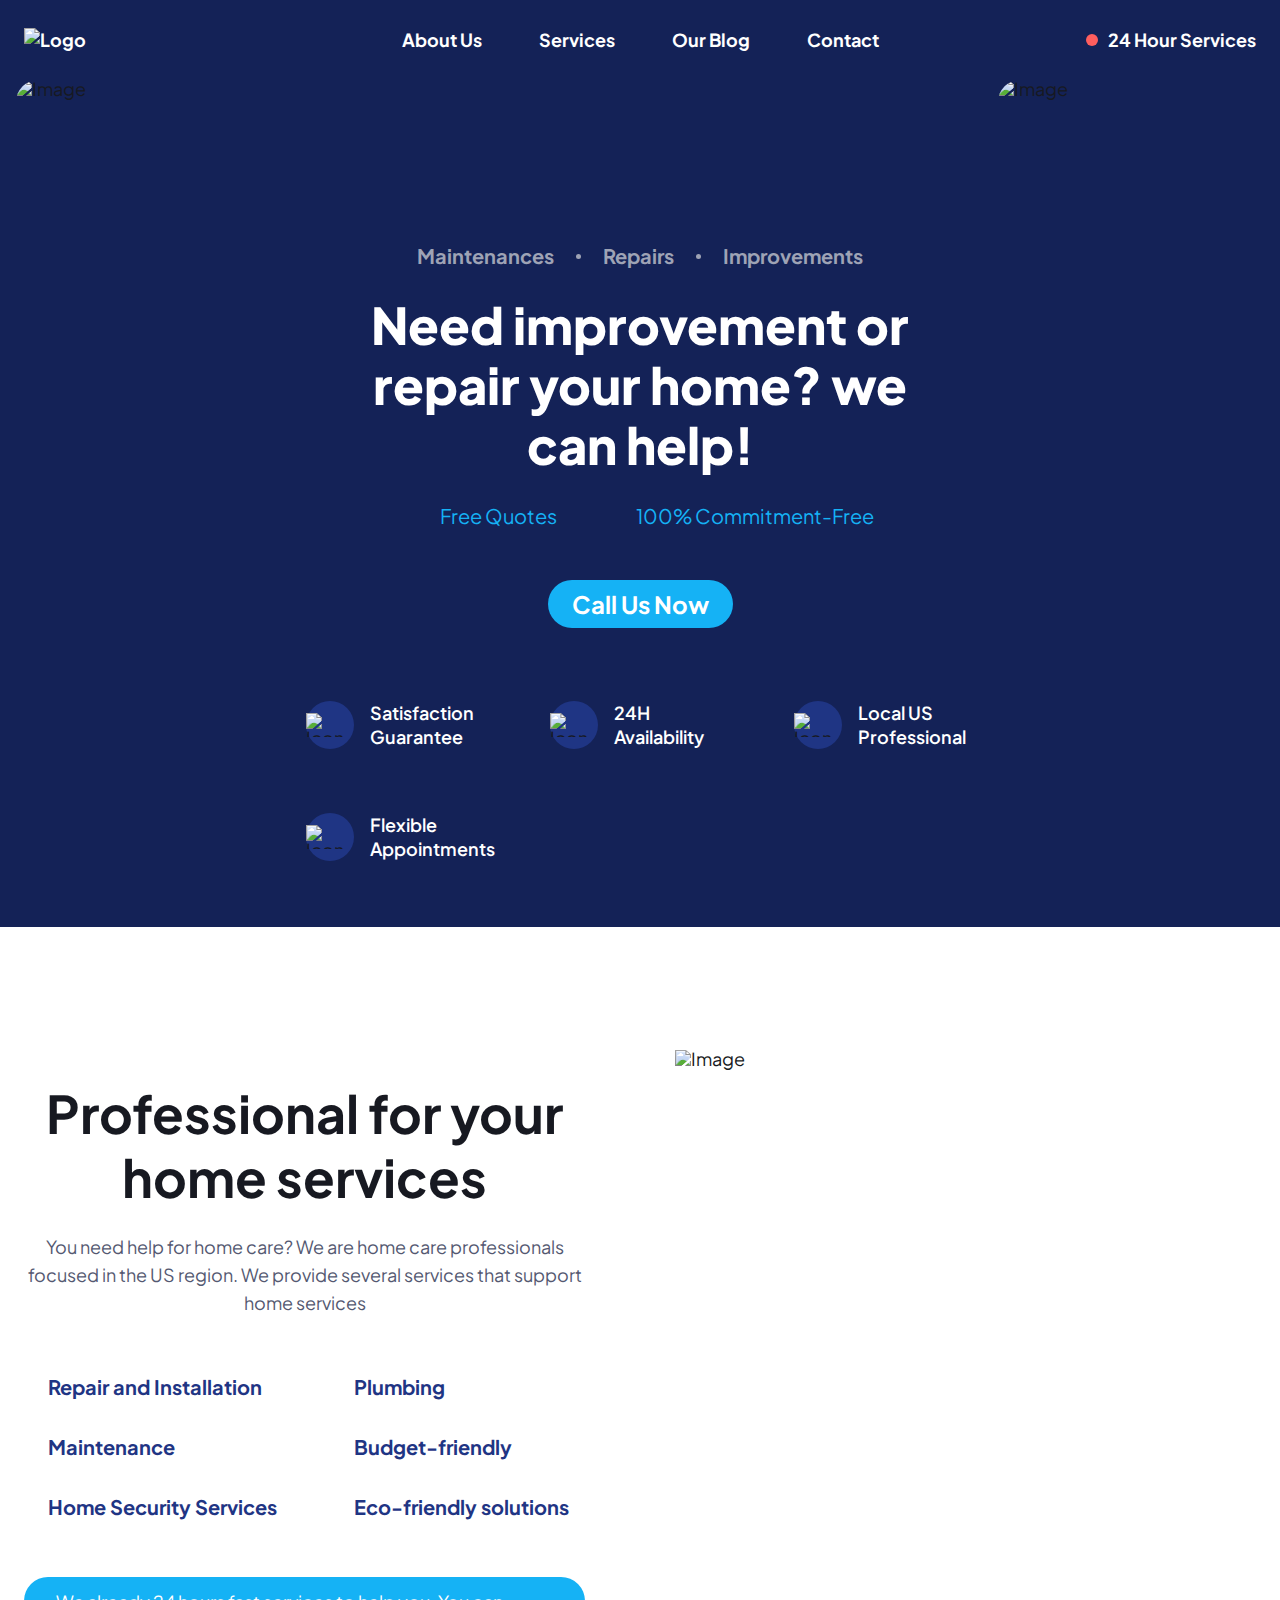
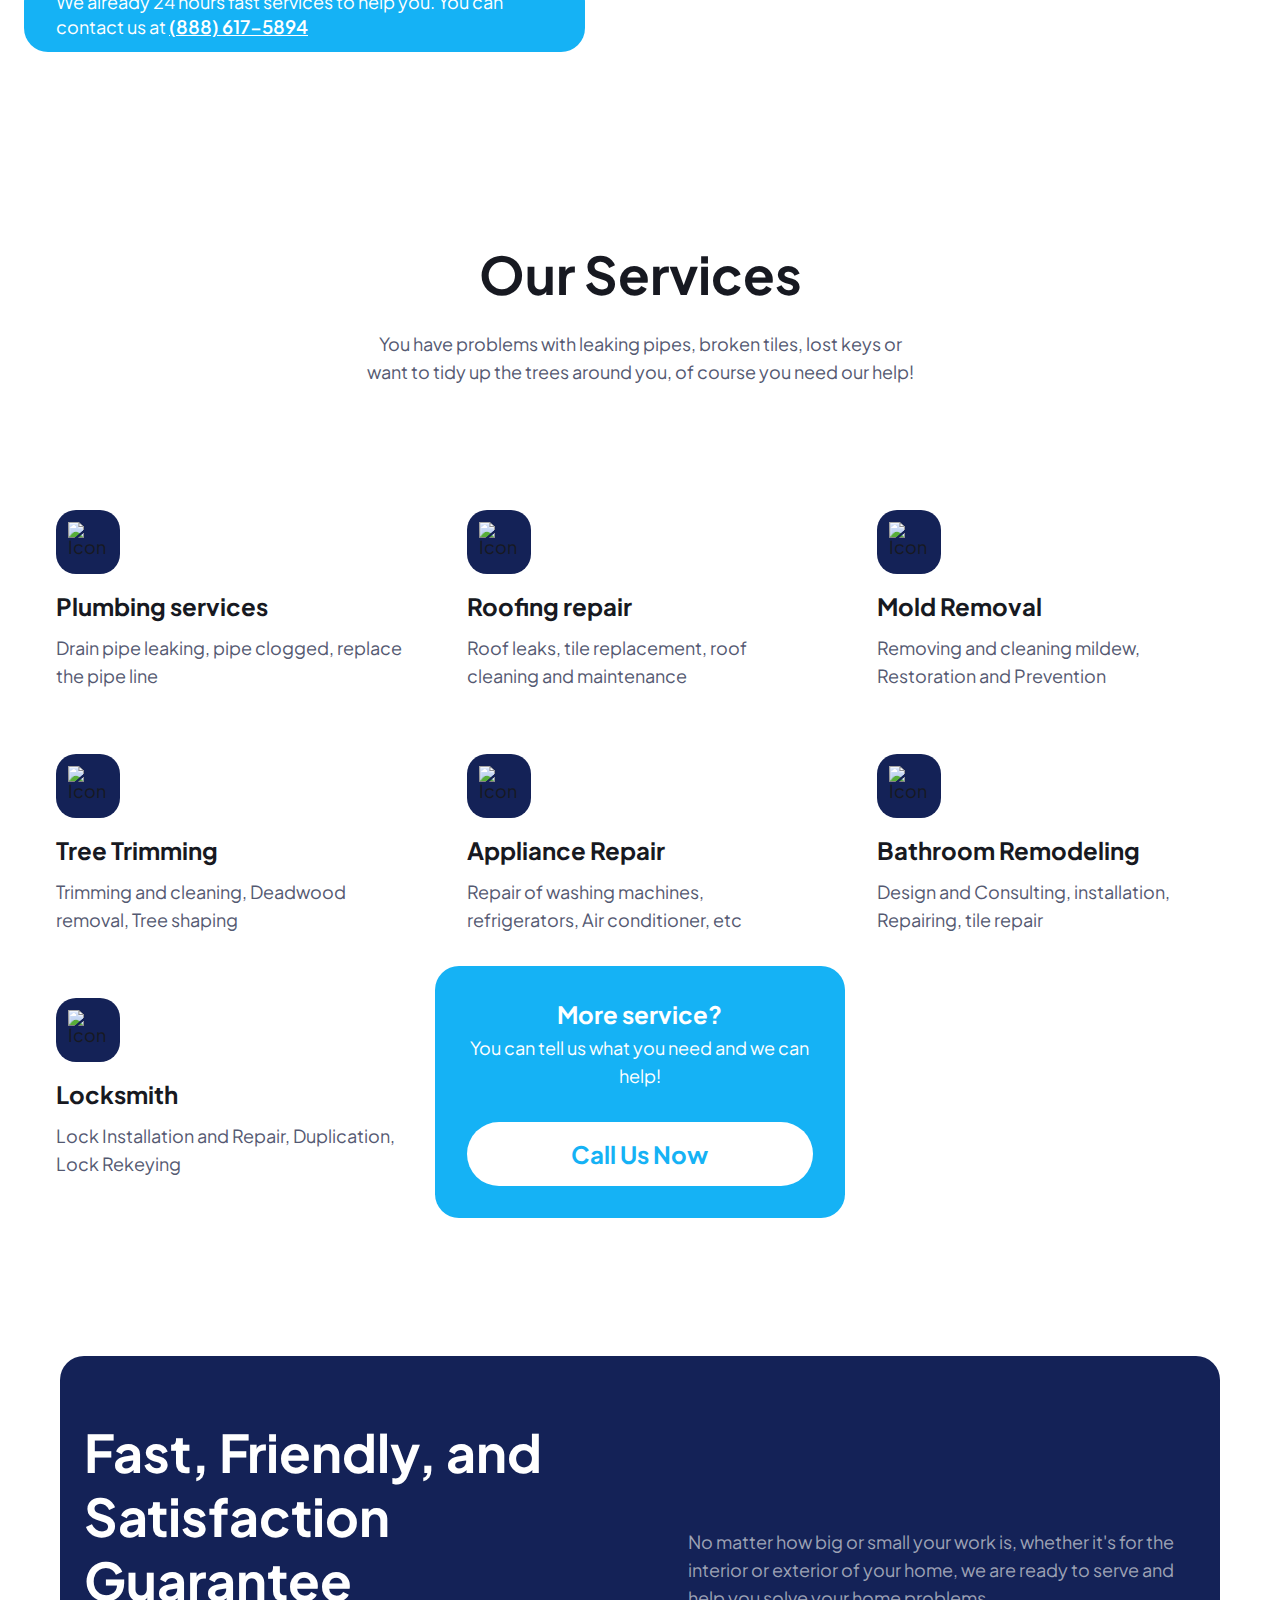
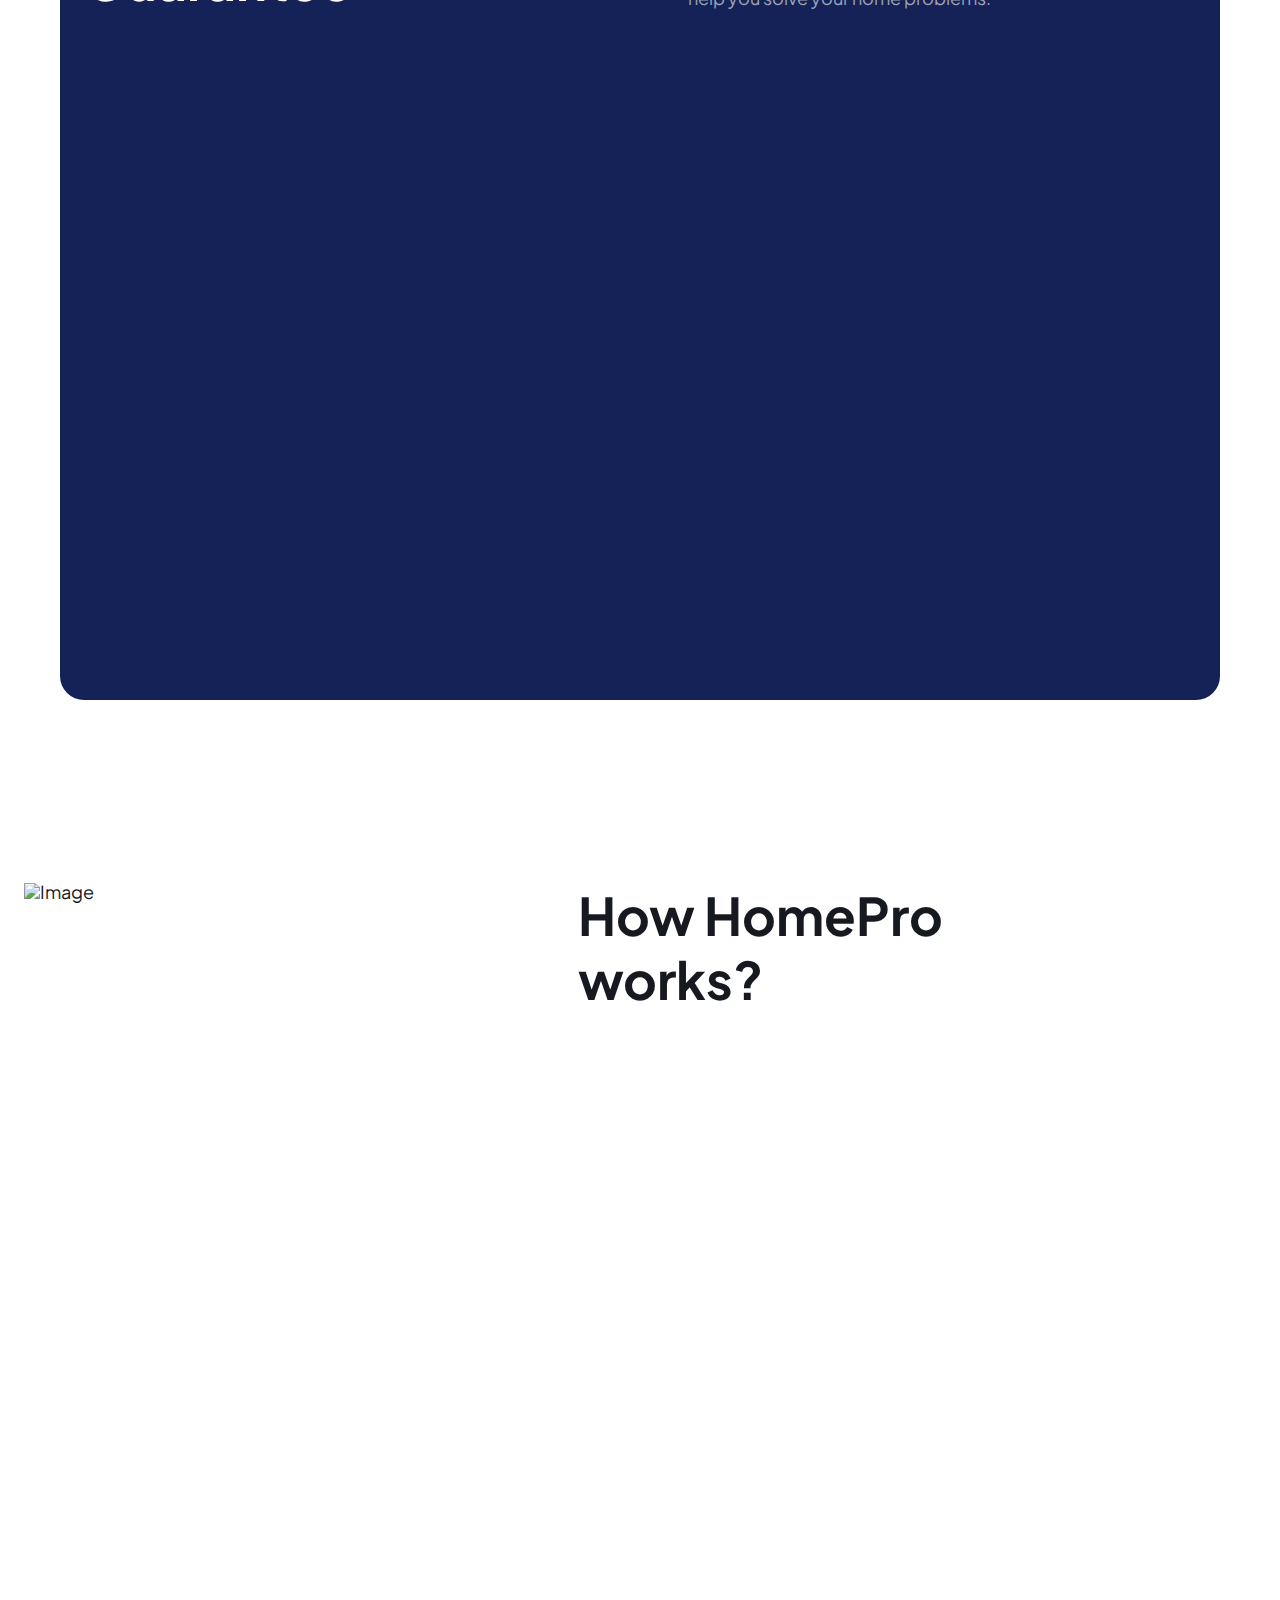
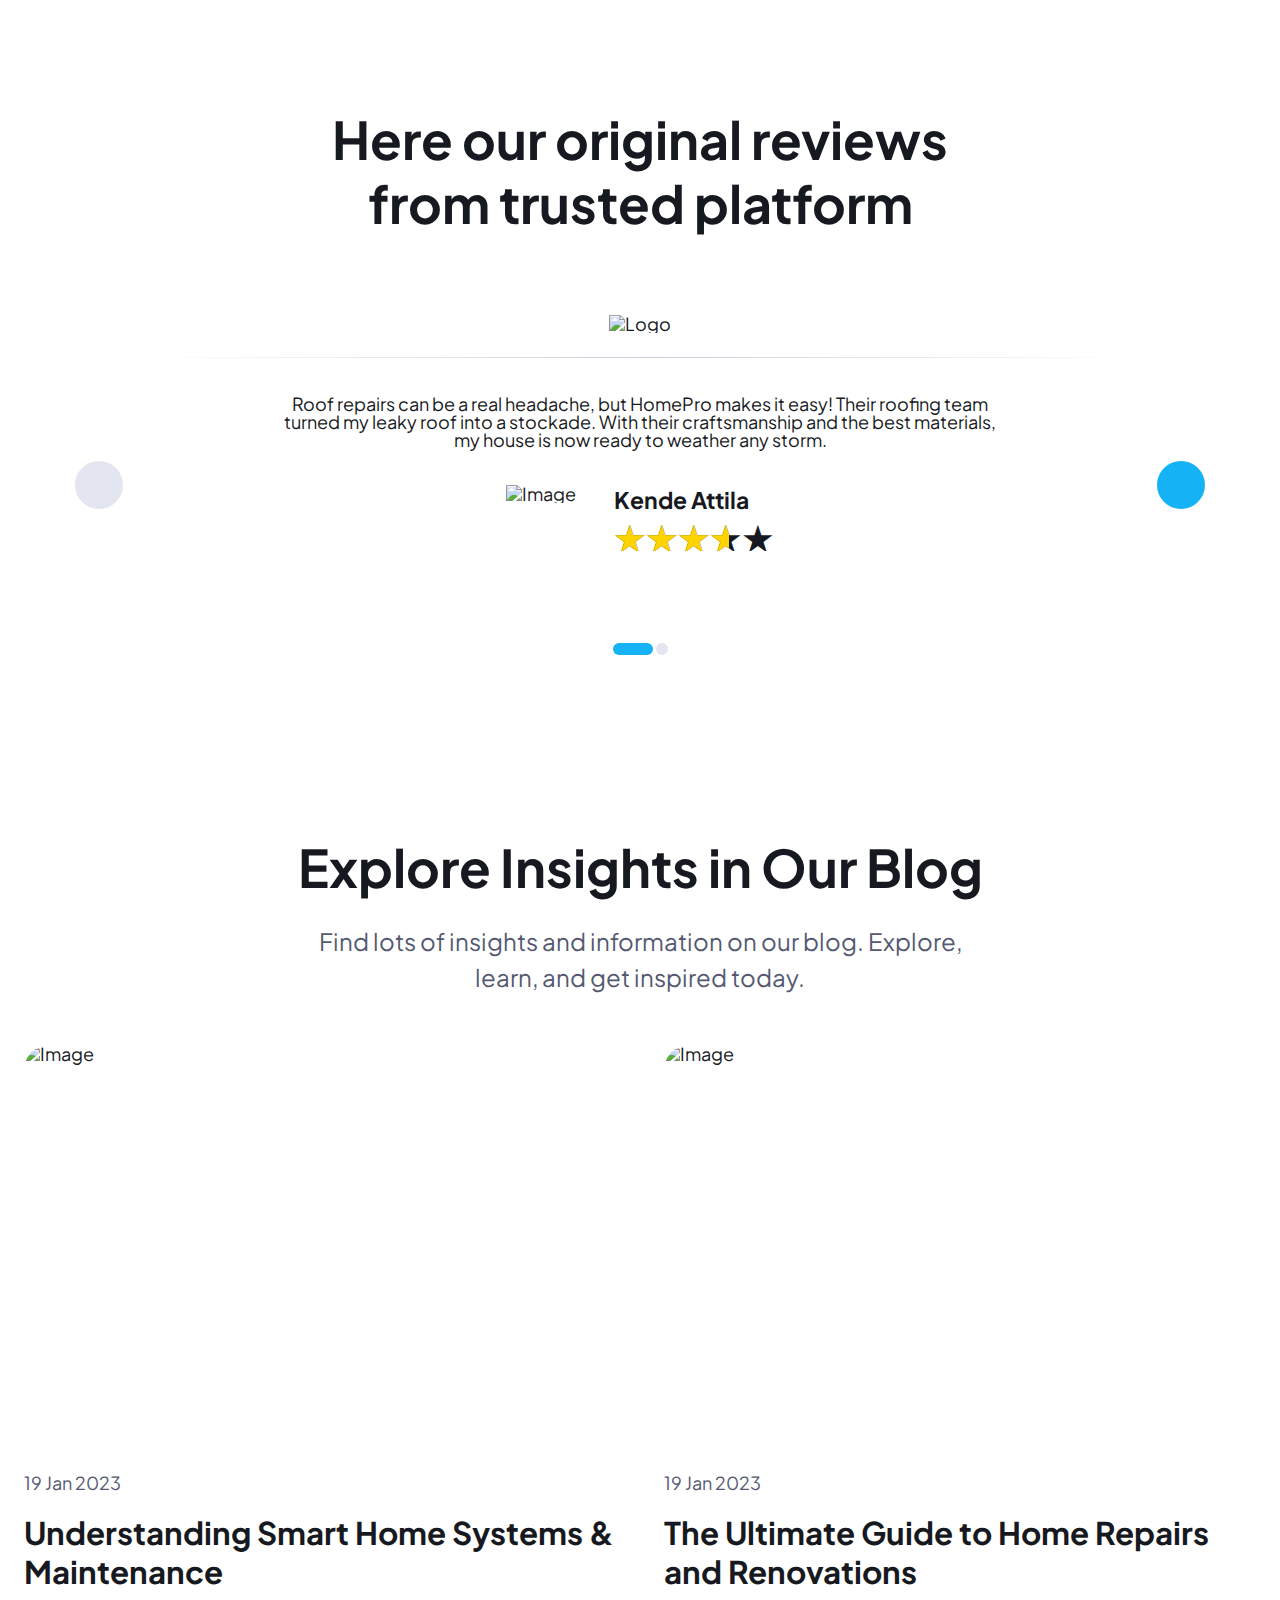
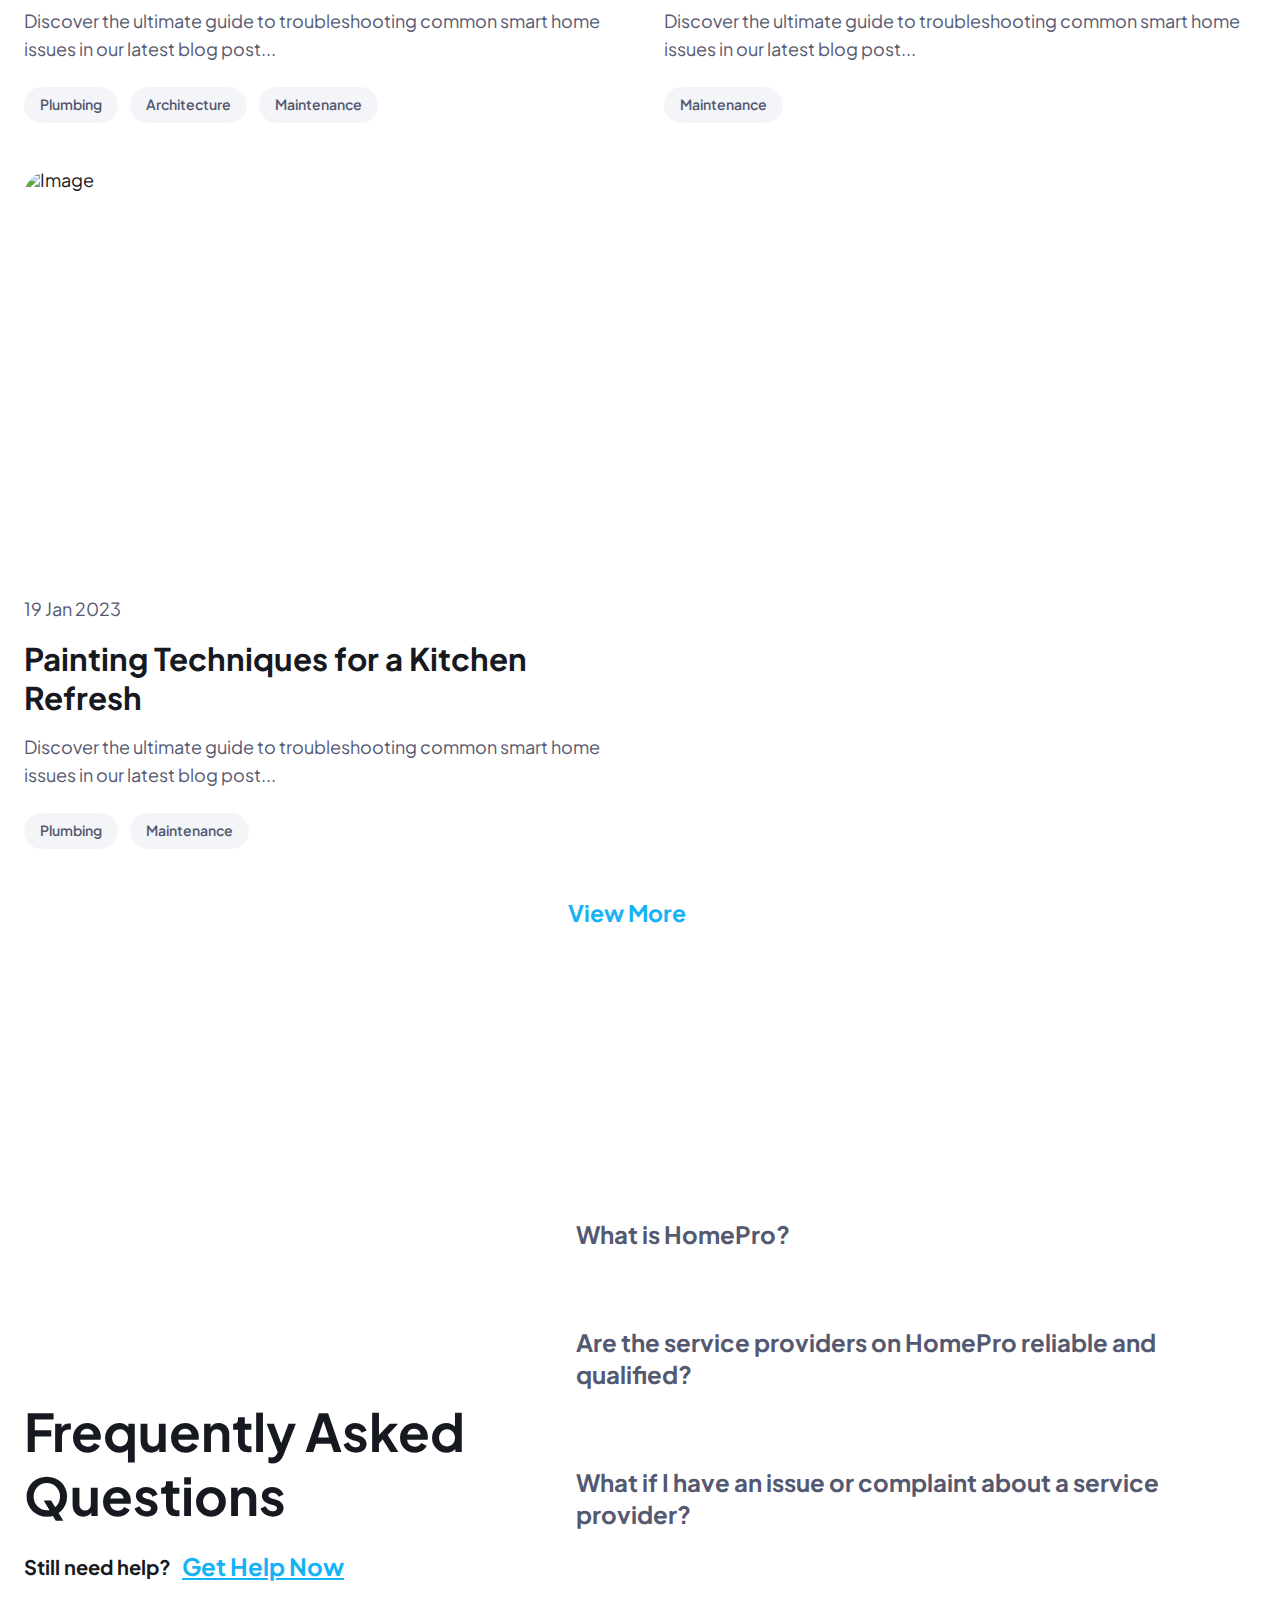
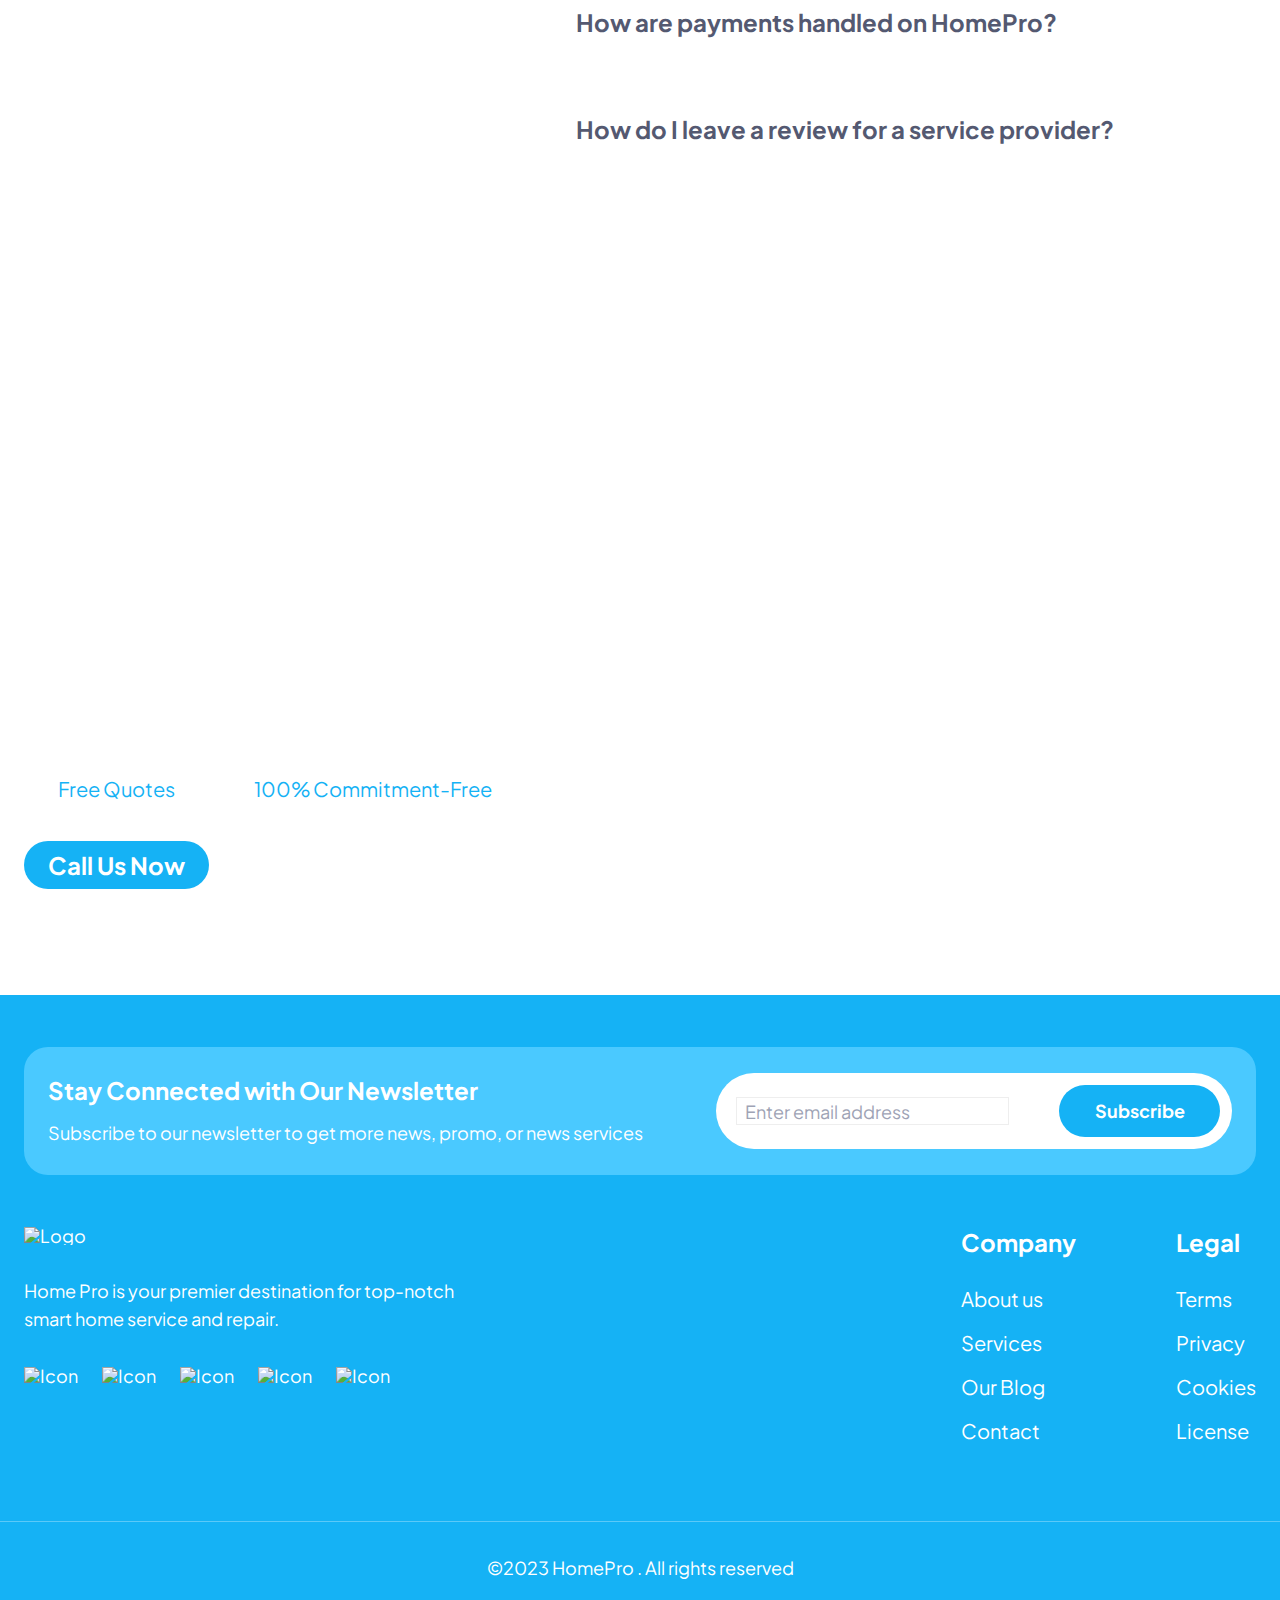
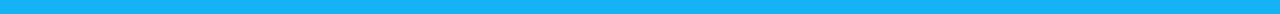
==== docs/index.html @ 9690fdbd "Add files via upload" ====
<!DOCTYPE html>
<html lang="en">

<head>
	<title>HomePage</title>
	<meta charset="UTF-8">
	<meta name="format-detection" content="telephone=no">
	<!-- зробить швидше завантаження opacity=0 до зав-ня стилів -->
	<style>
		body {
			opacity: 0;
		}
	</style>
	<link rel="stylesheet" href="css/style.min.css?_v=20240610143955">
	<link rel="shortcut icon" href="favicon.ico">
	<!-- <meta name="robots" content="noindex, nofollow"> -->
	<meta name="viewport" content="width=device-width, initial-scale=1.0">
</head>

<body>
	<div class="wrapper">
		<header class="header">
			<div class="header__container">
				<div class="header__body">

					<div class="header__logo">
						<img src="img/logo-blue.svg" alt="Logo">
					</div>

					<div class="header__menu menu">
						<button type="button" class="menu__icon icon-menu" aria-label="button-menu"><span></span></button>
						<nav class="menu__body">
							<ul class="menu__list">
								<li class="menu__item">
									<a href="#!" class="menu__link" data-goto-header data-goto=".description">About Us</a>
								</li>
								<li class="menu__item">
									<a href="#!" class="menu__link" data-goto-header data-goto=".services">Services</a>
								</li>
								<li class="menu__item">
									<a href="#!" class="menu__link" data-goto-header data-goto=".blog">Our Blog</a>
								</li>
								<li class="menu__item">
									<a href="#!" class="menu__link" data-goto-header data-goto=".contacts">Contact</a>
								</li>
							</ul>
						</nav>
					</div>

					<div data-da=".menu__body,991,2" class="header__ordering"><span></span> 24 Hour Services</div>

				</div>
			</div>
		</header>
		<main class="page">

			<section class="page__hero hero">

				<div class="hero__img-left hero__img-left-ibg">
					<picture><source srcset="img/main-img-l@1x.webp, img/main-img-l@2x.webp 2x" type="image/webp"><img src="img/main-img-l@1x.jpeg" srcset="img/main-img-l@2x.jpeg 2x" alt="Image"></picture>
				</div>

				<div class="hero__body">
					<div class="hero__container">

						<div class="hero__content">

							<ul class="hero__short-serv-list">
								<li>Maintenances </li>
								<span></span>
								<li>Repairs </li>
								<span></span>
								<li>Improvements</li>
							</ul>
							<h1 class="hero__title">Need improvement or repair your home? we can help!</h1>
							<ul class="hero__short-advant-list">
								<li>Free Quotes</li>
								<li>100% Commitment-Free </li>
							</ul>

						</div>

						<div class="hero__btn">
							<a href="#!" type="button" class="button button--call">
								<p>Call Us Now</p>
								<span><img src="img/call.svg" alt=""></span>
							</a>
						</div>

						<div class="hero__advantages advant-hero">

							<ul class="advant-hero__list">
								<li class="advant-hero__item">
									<span class="advant-hero__icon">
										<img src="img/advantages/guarantee.svg" alt="Icon">
									</span>
									<p class="advant-hero__txt">Satisfaction Guarantee</p>
								</li>
								<li class="advant-hero__item">
									<span class="advant-hero__icon">
										<img src="img/advantages/clock.svg" alt="Icon">
									</span>
									<p class="advant-hero__txt">24H Availability</p>
								</li>
								<li class="advant-hero__item">
									<span class="advant-hero__icon">
										<img src="img/advantages/mapping.svg" alt="Icon">
									</span>
									<p class="advant-hero__txt">Local US Professional</p>
								</li>
								<li class="advant-hero__item">
									<span class="advant-hero__icon">
										<img src="img/advantages/calendar.svg" alt="Icon">
									</span>
									<p class="advant-hero__txt">Flexible Appointments</p>
								</li>
							</ul>

						</div>

					</div>
				</div>

				<div class="hero__img-right hero__img-right-ibg">
					<picture><source srcset="img/main-img-r@1x.webp, img/main-img-r@2x.webp 2x" type="image/webp"><img src="img/main-img-r@1x.jpeg" srcset="img/main-img-r@2x.jpeg 2x" alt="Image"></picture>
				</div>

			</section>

			<section data-watch="navigator" data-watch-threshold="1" class="page__description description">
				<div class="description__container">

					<div class="description__content">

						<div class="description__title section-title section-title--plus">
							<h2>Professional for your home services</h2>
							<p>
								You need help for home care? We are home care professionals focused in the US region. We provide several services that support home services
							</p>
						</div>
						<ul class="description__list">
							<li class="description__item">Repair and Installation</li>
							<li class="description__item">Plumbing</li>
							<li class="description__item">Maintenance</li>
							<li class="description__item">Budget-friendly</li>
							<li class="description__item">Home Security Services</li>
							<li class="description__item">Eco-friendly solutions</li>
						</ul>
						<div class="description__contacting">
							<div class="description__contacting-body">
								<p>
									We already 24 hours fast services to help you. You can contact us at <a href="#!">(888) 617-5894</a>
								</p>
							</div>
						</div>

					</div>
					<div class="description__decor">
						<div class="description__img description__img-ibg--contain">
							<picture><source srcset="img/description@1x.webp, img/description@2x.webp 2x" type="image/webp"><img src="img/description@1x.png" srcset="img/description@2x.png 2x" alt="Image"></picture>
						</div>
					</div>

				</div>
			</section>

			<section data-watch="navigator" data-watch-threshold="0.7" class="page__services services">
				<div class="services__container">

					<div class="services__title section-title section-title--plus">
						<h2>Our Services</h2>
						<p>
							You have problems with leaking pipes, broken tiles, lost keys or want to tidy up the trees around you, of course you need our help!
						</p>
					</div>

					<ul class="services__list">
						<li class="services__item">
							<div class="services__img">
								<img src="img/services/plumbing.svg" alt="Icon">
							</div>
							<h4 class="services__item-title">Plumbing services</h4>
							<p class="services__txt">
								Drain pipe leaking, pipe clogged, replace the pipe line
							</p>
						</li>
						<li class="services__item">
							<div class="services__img">
								<img src="img/services/roof.svg" alt="Icon">
							</div>
							<h4 class="services__item-title">Roofing repair</h4>
							<p class="services__txt">
								Roof leaks, tile replacement, roof cleaning and maintenance
							</p>
						</li>
						<li class="services__item">
							<div class="services__img">
								<img src="img/services/wall.svg" alt="Icon">
							</div>
							<h4 class="services__item-title">Mold Removal</h4>
							<p class="services__txt">
								Removing and cleaning mildew, Restoration and Prevention
							</p>
						</li>
						<li class="services__item">
							<div class="services__img">
								<img src="img/services/wood.svg" alt="Icon">
							</div>
							<h4 class="services__item-title">Tree Trimming</h4>
							<p class="services__txt">
								Trimming and cleaning, Deadwood removal, Tree shaping
							</p>
						</li>
						<li class="services__item">
							<div class="services__img">
								<img src="img/services/repair.svg" alt="Icon">
							</div>
							<h4 class="services__item-title">Appliance Repair</h4>
							<p class="services__txt">
								Repair of washing machines, refrigerators, Air conditioner, etc
							</p>
						</li>
						<li class="services__item">
							<div class="services__img">
								<img src="img/services/bath.svg" alt="Icon">
							</div>
							<h4 class="services__item-title">Bathroom Remodeling</h4>
							<p class="services__txt">
								Design and Consulting, installation, Repairing, tile repair
							</p>
						</li>
						<li class="services__item">
							<div class="services__img">
								<img src="img/services/door.svg" alt="Icon">
							</div>
							<h4 class="services__item-title">Locksmith</h4>
							<p class="services__txt">
								Lock Installation and Repair, Duplication, Lock Rekeying
							</p>
						</li>
						<li class="services__item services__item_btn-block">
							<h4>More service?</h4>
							<p>You can tell us what you need and we can help! </p>
							<button type="button" class="button button--white button--fw">Call Us Now</button>
						</li>
					</ul>

				</div>
			</section>

			<section data-watch-once data-watch class="page__guarantee guarantee">
				<div class="guarantee__body">
					<div class="guarantee__container">

						<div class="guarantee__title">
							<h2>Fast, Friendly, and Satisfaction Guarantee</h2>
							<p>
								No matter how big or small your work is, whether it's for the interior or exterior of your home, we are ready to serve and help you solve your home problems.
							</p>
						</div>

						<ul class="guarantee__list">
							<div class="guarantee__item">
								<div class="guarantee__icon">
									<img src="img/guarantee/guarantee.svg" alt="Icon">
								</div>
								<h4 class="guarantee__item-title">Satisfaction Guarantee</h4>
								<p class="guarantee__item-txt">
									You don't need to worry about scams or our performance results. our company has been verified and strives for optimal results
								</p>
							</div>
							<div class="guarantee__item">
								<div class="guarantee__icon">
									<img src="img/guarantee/quotes.svg" alt="Icon">
								</div>
								<h4 class="guarantee__item-title">Free Quotes</h4>
								<p class="guarantee__item-txt">
									Get personalized cost estimates without any obligation. Experience transparency and peace of mind as you explore our service.
								</p>
							</div>
							<div class="guarantee__item">
								<div class="guarantee__icon">
									<img src="img/guarantee/local.svg" alt="Icon">
								</div>
								<h4 class="guarantee__item-title">Local Professionals</h4>
								<p class="guarantee__item-txt">
									Our services cover the Nationwide, US area, including urban, suburban, and rural locations for both long and short term maintenance
								</p>
							</div>
							<div class="guarantee__item">
								<div class="guarantee__icon">
									<img src="img/guarantee/24h.svg" alt="Icon">
								</div>
								<h4 class="guarantee__item-title">Fast 24-Hour Service</h4>
								<p class="guarantee__item-txt">
									Need fast handling for repairs to drains, leaks or something else? Our experts are available anytime to help you solve the problem
								</p>
							</div>
							<div class="guarantee__item">
								<div class="guarantee__icon">
									<img src="img/guarantee/caalendar.svg" alt="Icon">
								</div>
								<h4 class="guarantee__item-title">Flexible Appointments</h4>
								<p class="guarantee__item-txt">
									We offer convenient appointment times that can accommodate your busy schedule, day or night, 7 days a week.
								</p>
							</div>
							<div class="guarantee__item">
								<div class="guarantee__icon">
									<img src="img/guarantee/commitment.svg" alt="Icon">
								</div>
								<h4 class="guarantee__item-title">100% Commitment-Free</h4>
								<p class="guarantee__item-txt">
									You are free to ask us about the problems you are facing. We offer a no-commitment approach to put your mind at ease
								</p>
							</div>
						</ul>

					</div>
				</div>
			</section>

			<section data-watch-once data-watch class="page__how-works how-works">
				<div class="how-works__container">

					<div class="how-works__img how-works__img-ibg--contain">
						<picture><source srcset="img/how-works@1x.webp, img/how-works@2x.webp 2x" type="image/webp"><img src="img/how-works@1x.png" srcset="img/how-works@2x.png 2x" alt="Image"></picture>
					</div>

					<div class="how-works__content">
						<div class="how-works__title section-title">
							<h2>How HomePro<br>works?</h2>
						</div>
						<ul class="how-works__list">
							<li class="how-works__item">
								<div class="how-works__item-num">1.</div>
								<h4 class="how-works__item-title">Call us anytime 24/7</h4>
								<p class="how-works__item-txt">
									You can contact us directly, we will quickly put you in touch with our home care professionals who are ready anytime
								</p>
							</li>
							<li class="how-works__item">
								<div class="how-works__item-num">2.</div>
								<h4 class="how-works__item-title">Schedule Service</h4>
								<p class="how-works__item-txt">
									After connecting your call, our home care experts will answer your questions and provide flexible appointment times
								</p>
							</li>
							<li class="how-works__item">
								<div class="how-works__item-num">3.</div>
								<h4 class="how-works__item-title">Your request is complated</h4>
								<p class="how-works__item-txt">
									Once your technician arrives, he will diagnose the problem and provide an estimate. If you decide to continue, the technician will get to work
								</p>
							</li>
						</ul>
					</div>

				</div>
			</section>

			<section data-watch class="page__reviews reviews">
				<div class="reviews__container">

					<div class="reviews__title section-title">
						<h2>
							Here our original reviews from trusted platform
						</h2>
					</div>

					<div class="reviews__body">
						<div class="reviews__slider swiper">
							<div class="reviews__wrapper swiper-wrapper">

								<div class="reviews__slide slide-reviews swiper-slide">

									<div class="slide-reviews__logo">
										<picture><source srcset="img/reviews-logo.webp" type="image/webp"><img src="img/reviews-logo.png" alt="Logo"></picture>
									</div>

									<div class="slide-reviews__text text">
										<p>
											Roof repairs can be a real headache, but HomePro makes it easy! Their roofing team turned my leaky roof into a stockade. With their craftsmanship and the best
											materials,
											my house is now ready to weather any storm.
										</p>
									</div>

									<div class="slide-reviews__user">
										<div class="slide-reviews__avatar">
											<picture><source srcset="img/avatar.webp" type="image/webp"><img src="img/avatar.jpeg" alt="Image"></picture>
										</div>
										<div class="slide-reviews__body">
											<div class="slide-reviews__name">Kende Attila</div>
											<div class="slide-reviews__rating rating rating_set">
												<div class="rating__body">
													<div class="rating__active"></div>
													<div class="rating__items">
														<input type="radio" class="rating__item" value="1" name="rating">
														<input type="radio" class="rating__item" value="2" name="rating">
														<input type="radio" class="rating__item" value="3" name="rating">
														<input type="radio" class="rating__item" value="4" name="rating">
														<input type="radio" class="rating__item" value="5" name="rating">
													</div>
												</div>
												<div class="rating__value">3.6</div>
											</div>
										</div>
									</div>
								</div>
								<div class="reviews__slide slide-reviews swiper-slide">

									<div class="slide-reviews__logo">
										<picture><source srcset="img/reviews-logo.webp" type="image/webp"><img src="img/reviews-logo.png" alt="Logo"></picture>
									</div>

									<div class="slide-reviews__text text">
										<p>
											Roof repairs can be a real headache, but HomePro makes it easy! Their roofing team turned my leaky roof into a stockade. With their craftsmanship and the best
											materials,
											my house is now ready to weather any storm.
										</p>
										<p>
											Roof repairs can be a real headache, but HomePro makes it easy! Their roofing team turned my leaky roof into a stockade. With their craftsmanship and the best
											materials,
											my house is now ready to weather any storm.
										</p>
									</div>

									<div class="slide-reviews__user">
										<div class="slide-reviews__avatar">
											<picture><source srcset="img/avatar.webp" type="image/webp"><img src="img/avatar.jpeg" alt="Image"></picture>
										</div>
										<div class="slide-reviews__body">
											<div class="slide-reviews__name">Kende Attila</div>
											<div class="slide-reviews__rating rating rating_set">
												<div class="rating__body">
													<div class="rating__active"></div>
													<div class="rating__items">
														<input type="radio" class="rating__item" value="1" name="rating">
														<input type="radio" class="rating__item" value="2" name="rating">
														<input type="radio" class="rating__item" value="3" name="rating">
														<input type="radio" class="rating__item" value="4" name="rating">
														<input type="radio" class="rating__item" value="5" name="rating">
													</div>
												</div>
												<div class="rating__value">3.6</div>
											</div>
										</div>
									</div>
								</div>

							</div>
						</div>

						<button type="button" class="reviews__arrow reviews__arrow--left"></button>
						<button type="button" class="reviews__arrow reviews__arrow--right"></button>
						<div class="reviews__bullets"></div>
					</div>

				</div>
			</section>

			<section class="page__blog blog">
				<div class="blog__container">

					<div class="blog__title section-title section-title--plus section-title--plus-lg">
						<h2>Explore Insights in Our Blog</h2>
						<p>
							Find lots of insights and information on our blog. Explore, learn, and get inspired today.
						</p>
					</div>

					<div class="blog__items">
					</div>

					<button hidden class="blog__view-more" type="button">View More</button>

				</div>
			</section>

			<section class="page__faq faq">
				<div class="faq__container">

					<div class="faq__title section-title">
						<h2>Frequently Asked Questions</h2>
						<div>
							<span>Still need help?</span>
							<a href="#!">Get Help Now</a>
						</div>
					</div>

					<div data-spollers data-one-spoller class="faq__spollers spollers-faq">
						<details class="spollers-faq__item">
							<summary class="spollers-faq__title">
								What is HomePro?
							</summary>
							<div class="spollers-faq__body">
								HomePro is a home care platform that connects homeowners with professional service providers offering a wide range of home services, including repairs, maintenance, cleaning,
								and more.
							</div>
						</details>
						<details class="spollers-faq__item">
							<summary class="spollers-faq__title">
								Are the service providers on HomePro reliable and qualified?
							</summary>
							<div class="spollers-faq__body">
								HomePro is a home care platform that connects homeowners with professional service providers offering a wide range of home services, including repairs, maintenance, cleaning,
								and more.
							</div>
						</details>
						<details class="spollers-faq__item">
							<summary class="spollers-faq__title">
								What if I have an issue or complaint about a service provider?
							</summary>
							<div class="spollers-faq__body">
								HomePro is a home care platform that connects homeowners with professional service providers offering a wide range of home services, including repairs, maintenance, cleaning,
								and more.
							</div>
						</details>
						<details class="spollers-faq__item">
							<summary class="spollers-faq__title">
								How are payments handled on HomePro?
							</summary>
							<div class="spollers-faq__body">
								HomePro is a home care platform that connects homeowners with professional service providers offering a wide range of home services, including repairs, maintenance, cleaning,
								and more.
							</div>
						</details>
						<details class="spollers-faq__item">
							<summary class="spollers-faq__title">
								How do I leave a review for a service provider?
							</summary>
							<div class="spollers-faq__body">
								HomePro is a home care platform that connects homeowners with professional service providers offering a wide range of home services, including repairs, maintenance, cleaning,
								and more.
							</div>
						</details>
					</div>

				</div>
			</section>

			<section class="page__banner banner">
				<div class="banner__container">
					<div class="banner__content">

						<h2 class="banner__title">Already to improve or repair&nbsp;your&nbsp;home? Let’s&nbsp;Talk!</h2>
						<ul class="banner__short-advant-list">
							<li>Free Quotes</li>
							<li>100% Commitment-Free </li>
						</ul>
						<div class="banner__btn">
							<a href="#!" type="button" class="button button--call">
								<p>Call Us Now</p>
								<span><img src="img/call.svg" alt=""></span>
							</a>
						</div>

					</div>
				</div>
			</section>

		</main>
		<footer class="footer">
			<div class="footer__container">

				<form data-dev data-popup-message="#popup" action="#" class="footer__form subscribe-form">
					<div class="subscribe-form__txt">
						<p>Stay Connected with Our Newsletter</p>
						<span>Subscribe to our newsletter to get more news, promo, or news services</span>
					</div>
					<div class="subscribe-form__body">
						<input type="text" name="form[email]" data-required="email" data-validate data-error="incorrect email" placeholder="Enter email address" class="subscribe-form__input input">
						<button disabled type="submit" class="subscribe-form__btn button">Subscribe</button>
					</div>
				</form>

				<div class="footer__content">

					<div class="footer__content-col">
						<div class="footer__logo">
							<img src="img/logo-white.svg" alt="Logo">
						</div>
						<div class="footer__slogan">
							Home Pro is your premier destination for top-notch smart home service and repair.
						</div>
						<ul class="footer__soc-media">
							<li>
								<a href="#!"><img src="img/soc-media/youtube.svg" alt="Icon"></a>
							</li>
							<li>
								<a href="#!"><img src="img/soc-media/instagram.svg" alt="Icon"></a>
							</li>
							<li>
								<a href="#!"><img src="img/soc-media/facebook.svg" alt="Icon"></a>
							</li>
							<li>
								<a href="#!"><img src="img/soc-media/twitter.svg" alt="Icon"></a>
							</li>
							<li>
								<a href="#!"><img src="img/soc-media/mail.svg" alt="Icon"></a>
							</li>
						</ul>
					</div>
					<div class="footer__content-col">
						<nav class="footer__nav nav-footer">

							<div class="nav-footer__col">
								<h4 class="nav-footer__title">Company</h4>
								<ul class="nav-footer__list">
									<li class="nav-footer__item">
										<a href="#!">About us</a>
									</li>
									<li class="nav-footer__item">
										<a href="#!">Services</a>
									</li>
									<li class="nav-footer__item">
										<a href="#!">Our Blog</a>
									</li>
									<li class="nav-footer__item">
										<a href="#!">Contact</a>
									</li>
								</ul>
							</div>
							<div class="nav-footer__col">
								<h4 class="nav-footer__title">Legal</h4>
								<ul class="nav-footer__list">
									<li class="nav-footer__item">
										<a href="#!">Terms</a>
									</li>
									<li class="nav-footer__item">
										<a href="#!">Privacy</a>
									</li>
									<li class="nav-footer__item">
										<a href="#!">Cookies</a>
									</li>
									<li class="nav-footer__item">
										<a href="#!">License</a>
									</li>
								</ul>
							</div>

						</nav>
					</div>

				</div>

			</div>
			<div class="footer__copyright">
				<p>©2023 HomePro . All rights reserved</p>
			</div>
		</footer>
	</div>
	<div id="popup" aria-hidden="true" class="popup">
		<div class="popup__wrapper">
			<div class="popup__content">
				<button data-close type="button" class="popup__close">Close</button>
				<div class="popup__text">
					Thank You for Description!
				</div>
			</div>
		</div>
	</div>
	<script src="js/app.min.js?_v=20240610143955"></script>
</body>

</html>
---- docs/css/style.min.css ----
@charset "UTF-8";@import url(https://fonts.googleapis.com/css?family=Plus+Jakarta+Sans:regular,600,700,800&display=swap);*{padding:0;margin:0;border:0}*,:after,:before{-webkit-box-sizing:border-box;box-sizing:border-box}body,html{height:100%;min-width:320px}body{color:#171921;line-height:1;font-family:"Plus Jakarta Sans";font-size:1.125rem;-ms-text-size-adjust:100%;-moz-text-size-adjust:100%;-webkit-text-size-adjust:100%;-webkit-font-smoothing:antialiased;-moz-osx-font-smoothing:grayscale}button,input,textarea{font-family:"Plus Jakarta Sans";font-size:inherit;line-height:inherit}button{cursor:pointer;color:inherit;background-color:transparent}a{color:inherit;text-decoration:none}ul li{list-style:none}img{vertical-align:top}h1,h2,h3,h4,h5,h6{font-weight:inherit;font-size:inherit}.lock body{overflow:hidden;-ms-touch-action:none;touch-action:none;-ms-scroll-chaining:none;overscroll-behavior:none}.loaded body{opacity:1;-webkit-transition:opacity .3s;transition:opacity .3s}.wrapper{min-height:100%;display:-webkit-box;display:-ms-flexbox;display:flex;-webkit-box-orient:vertical;-webkit-box-direction:normal;-ms-flex-direction:column;flex-direction:column;overflow:hidden}@supports (overflow:clip){.wrapper{overflow:clip}}.wrapper>main{-webkit-box-flex:1;-ms-flex:1 1 auto;flex:1 1 auto}.wrapper>*{min-width:0}[class*=__container]{max-width:93rem;margin:0 auto;padding:0 1.5rem}.button{display:-webkit-inline-box;display:-ms-inline-flexbox;display:inline-flex;-webkit-box-pack:center;-ms-flex-pack:center;justify-content:center;padding:.875rem 2.25rem;background-color:#15b2f5;color:#fff;border-radius:60px;font-weight:700;-webkit-transition:all .3s;transition:all .3s;position:relative;overflow:hidden;z-index:1}.button:before{content:"";position:absolute;bottom:0;left:0;width:0%;height:100%;background-color:#777d9a;-webkit-transition:all .3s;transition:all .3s;border-radius:10rem;z-index:-1}.button--white{padding:1rem 1.25rem;background-color:#fff;color:#15b2f5;-webkit-box-pack:center;-ms-flex-pack:center;justify-content:center}.button--call{gap:1rem;-webkit-box-align:center;-ms-flex-align:center;align-items:center;padding:.5rem .5rem .5rem 1.5rem}.button--call,.button--white{line-height:1.3333333333}.button--fw{width:100%}input[type=email],input[type=tel],input[type=text],textarea{-webkit-appearance:none;-moz-appearance:none;appearance:none}.input{border-radius:0!important;width:100%;display:block;padding:0 20px;border:1px solid #eee}.input[placeholder]:not([data-placeholder-nohiden])::-webkit-input-placeholder{-webkit-transition:opacity .3s;transition:opacity .3s}.input[placeholder]:not([data-placeholder-nohiden])::-moz-placeholder{-moz-transition:opacity .3s;transition:opacity .3s}.input[placeholder]:not([data-placeholder-nohiden]):-ms-input-placeholder{-ms-transition:opacity .3s;transition:opacity .3s}.input[placeholder]:not([data-placeholder-nohiden])::-ms-input-placeholder{-ms-transition:opacity .3s;transition:opacity .3s}.input[placeholder]:not([data-placeholder-nohiden])::placeholder{-webkit-transition:opacity .3s;transition:opacity .3s}.input[placeholder]:not([data-placeholder-nohiden]):focus::-webkit-input-placeholder{opacity:0}.input[placeholder]:not([data-placeholder-nohiden]):focus::-moz-placeholder{opacity:0}.input[placeholder]:not([data-placeholder-nohiden]):focus:-ms-input-placeholder{opacity:0}.input[placeholder]:not([data-placeholder-nohiden]):focus::-ms-input-placeholder{opacity:0}.input[placeholder]:not([data-placeholder-nohiden]):focus::placeholder{opacity:0}textarea.input{resize:none;padding:0 0}.rating{display:-webkit-box;display:-ms-flexbox;display:flex;-webkit-box-align:end;-ms-flex-align:end;align-items:flex-end;font-size:2.25rem;line-height:.75;-webkit-transition:opacity .3s ease 0s;transition:opacity .3s ease 0s}.rating.rating_sending{opacity:.2}.rating.rating_set .rating__active,.rating.rating_set .rating__item{cursor:pointer}.rating__body{position:relative}.rating__body::before{content:"★★★★★";display:block}.rating__active{position:absolute;width:0%;height:100%;top:0;left:0;overflow:hidden}.rating__active::before{content:"★★★★★";position:absolute;width:100%;height:100%;top:0;left:0;color:#ffd300}.rating__items{display:-webkit-box;display:-ms-flexbox;display:flex;position:absolute;width:100%;height:100%;top:0;left:0}.rating__item{-webkit-box-flex:0;-ms-flex:0 0 20%;flex:0 0 20%;height:100%;opacity:0}.rating__value{font-size:50%;line-height:1;padding:0 0 0 10px}body::after{content:"";background-color:rgba(0,0,0,.5);position:fixed;width:100%;height:100%;top:0;left:0;opacity:0;-webkit-transition:opacity .8s ease 0s;transition:opacity .8s ease 0s;pointer-events:none;z-index:149}.popup-show body::after{opacity:1}.popup{position:fixed;top:0;left:0;bottom:0;right:0;padding:30px 10px;-webkit-transition:visibility .8s ease 0s;transition:visibility .8s ease 0s;visibility:hidden;pointer-events:none}.popup_show{z-index:150;visibility:visible;overflow:auto;pointer-events:auto}.popup_show .popup__content{visibility:visible;-webkit-transform:scale(1);-ms-transform:scale(1);transform:scale(1)}.popup__wrapper{display:-webkit-box;display:-ms-flexbox;display:flex;-webkit-box-orient:vertical;-webkit-box-direction:normal;-ms-flex-direction:column;flex-direction:column;-webkit-box-align:center;-ms-flex-align:center;align-items:center;min-height:100%;-webkit-box-flex:1;-ms-flex:1 1 auto;flex:1 1 auto;width:100%;display:flex;-webkit-box-pack:center;-ms-flex-pack:center;justify-content:center;align-items:center}.popup__content{visibility:hidden;-webkit-transform:scale(0);-ms-transform:scale(0);transform:scale(0);-webkit-transition:-webkit-transform .3s ease 0s;transition:-webkit-transform .3s ease 0s;transition:transform .3s ease 0s;transition:transform .3s ease 0s,-webkit-transform .3s ease 0s;background-color:#eee;padding:20px;width:100%;max-width:900px;border-radius:20px}.lock .popup__content{visibility:visible}[class*=-ibg]{position:relative}[class*=-ibg] img{position:absolute;width:100%;height:100%;top:0;left:0;-o-object-fit:cover;object-fit:cover}[class*=-ibg--contain] img{-o-object-fit:contain;object-fit:contain}.section-title{font-weight:700;line-height:1.2307692308}.section-title p{color:#545971}.section-title--plus p{font-size:1.125rem;font-weight:400;line-height:1.5555555556}.section-title--plus-lg p{font-size:1.5rem;font-weight:400;line-height:1.5}.header{position:fixed;top:0;left:0;width:100%;z-index:50;background-color:#142257}.header__body{display:-ms-grid;display:grid;-webkit-box-align:center;-ms-flex-align:center;align-items:center;-ms-grid-columns:12.5rem 1fr 12.5rem;grid-template-columns:12.5rem 1fr 12.5rem;padding:1.75rem 0;color:#fff;font-weight:700;line-height:1.3333333333}.header__logo{position:relative}.header__logo img{height:1.5rem}.header__menu{-ms-grid-column-align:center;justify-self:center}.header__ordering{position:relative;-ms-grid-column-align:end;justify-self:end;display:-webkit-box;display:-ms-flexbox;display:flex;-webkit-box-align:center;-ms-flex-align:center;align-items:center;gap:.625rem}.header__ordering span{width:.75rem;height:.75rem;border-radius:50%;background-color:#ff5e5e}.menu__list{display:-webkit-box;display:-ms-flexbox;display:flex;gap:3.5625rem}.menu__item{position:relative}.menu__item::after,.menu__item::before{content:"";position:absolute;height:.0625rem;width:0;bottom:-.1875rem;background-color:#fff;-webkit-transition:all .3s ease-out;transition:all .3s ease-out}.menu__item::before{left:10%}.menu__item::after{right:10%}.menu__link{-webkit-transition:color .3s;transition:color .3s}.menu__link._navigator-active{color:#9ea3b5}.icon-menu{display:none}.icon-menu:focus{outline:0}.footer{padding-top:3.25rem;background-color:#15b2f5;color:#fff}.footer__form{margin-bottom:3.25rem}.footer__content{display:-webkit-box;display:-ms-flexbox;display:flex;-webkit-box-pack:justify;-ms-flex-pack:justify;justify-content:space-between;gap:6.25rem;margin-bottom:4.625rem}.footer__content-col:first-child{display:-webkit-box;display:-ms-flexbox;display:flex;-webkit-box-orient:vertical;-webkit-box-direction:normal;-ms-flex-direction:column;flex-direction:column;gap:2rem}.footer__logo img{width:13.875rem}.footer__slogan{max-width:28.75rem;line-height:155.555556%}.footer__soc-media{display:-webkit-box;display:-ms-flexbox;display:flex;gap:1.5rem}.footer__soc-media img{height:1.5rem;width:1.5rem;-webkit-transition:all .3s ease 0s;transition:all .3s ease 0s}.footer__copyright{display:-webkit-box;display:-ms-flexbox;display:flex;-webkit-box-pack:center;-ms-flex-pack:center;justify-content:center;padding:2rem 0;border-top:1px solid rgba(255,255,255,.3);line-height:155.555556%}.subscribe-form{display:-webkit-box;display:-ms-flexbox;display:flex;-webkit-box-pack:justify;-ms-flex-pack:justify;justify-content:space-between;-webkit-box-align:center;-ms-flex-align:center;align-items:center;gap:3.125rem;padding:1.625rem 1.5rem;background-color:#4ac9ff;border-radius:1.5rem}.subscribe-form__txt p{font-size:1.5rem;font-weight:700;line-height:133.333333%}.subscribe-form__txt p:not(:last-child){margin-bottom:.75rem}.subscribe-form__txt span{line-height:155.555556%}.subscribe-form__body{position:relative;display:-ms-grid;display:grid;-ms-grid-columns:minmax(14.375rem,17.0625rem) 10.0625rem;grid-template-columns:minmax(14.375rem,17.0625rem) 10.0625rem;-webkit-box-align:center;-ms-flex-align:center;align-items:center;gap:3.125rem;width:32.25rem;height:4.75rem;padding:.75rem .75rem .75rem 1.25rem;background-color:#fff;border-radius:60px}.subscribe-form__body .form__error{position:absolute;top:-2.5rem;left:40%;-webkit-transition:all .3s ease 0s;transition:all .3s ease 0s;padding:.5rem .9375rem;background-color:rgba(255,169,40,.6);border-radius:.4375rem;color:#171921;-webkit-animation:error-mess .3s;animation:error-mess .3s}.subscribe-form__input{height:1.75rem;padding:0 .5rem;text-overflow:ellipsis;overflow:hidden;text-wrap:nowrap}.subscribe-form__input::-webkit-input-placeholder{color:#9ea3b5;line-height:155.555556%}.subscribe-form__input::-moz-placeholder{color:#9ea3b5;line-height:155.555556%}.subscribe-form__input:-ms-input-placeholder{color:#9ea3b5;line-height:155.555556%}.subscribe-form__input::-ms-input-placeholder{color:#9ea3b5;line-height:155.555556%}.subscribe-form__input::placeholder{color:#9ea3b5;line-height:155.555556%}.subscribe-form__input:focus{outline:1px solid #717aa4;color:#717aa4}.subscribe-form__btn{height:3.25rem;line-height:133.333333%}.nav-footer{display:-webkit-box;display:-ms-flexbox;display:flex;gap:6.25rem}.nav-footer__title{margin-bottom:1.5rem;font-size:1.5rem;font-weight:700;line-height:133.333333%}.nav-footer__list{display:-webkit-box;display:-ms-flexbox;display:flex;-webkit-box-orient:vertical;-webkit-box-direction:normal;-ms-flex-direction:column;flex-direction:column;gap:.75rem;font-size:1.25rem;line-height:160%}.nav-footer__item{-webkit-transition:color .3s ease 0s;transition:color .3s ease 0s}@-webkit-keyframes error-mess{0%{opacity:.1}100%{opacity:1}}@keyframes error-mess{0%{opacity:.1}100%{opacity:1}}.hero{position:relative;display:-ms-grid;display:grid;min-height:100vh;padding:3.5rem 0 3.8125rem;background-color:#142257}.hero::after,.hero::before{content:"";position:absolute;bottom:-.0625rem;background-position:center center;background-size:cover;background-repeat:no-repeat}.hero::before{left:0;background-image:url(../img/decor-l.svg)}.hero::after{right:0;background-image:url(../img/decor-r.svg)}.hero__body{padding-top:10.125rem;padding-bottom:1.625rem}.hero__img-left,.hero__img-right{display:none}.hero__container{display:-webkit-box;display:-ms-flexbox;display:flex;-webkit-box-orient:vertical;-webkit-box-direction:normal;-ms-flex-direction:column;flex-direction:column;gap:3rem;max-width:75rem;height:100%}.hero__content{display:-webkit-box;display:-ms-flexbox;display:flex;-webkit-box-orient:vertical;-webkit-box-direction:normal;-ms-flex-direction:column;flex-direction:column;gap:1.5625rem;-webkit-box-align:center;-ms-flex-align:center;align-items:center;text-align:center}.hero__short-serv-list{display:-webkit-box;display:-ms-flexbox;display:flex;-webkit-box-align:center;-ms-flex-align:center;align-items:center;color:#9ea3b5;font-size:1.25rem;font-weight:700;line-height:1.4}.hero__short-serv-list span{width:.3125rem;height:.3125rem;background-color:#9ea3b5;border-radius:50%}.hero__title{padding:0 11.875rem 0;color:#fff;font-weight:800;line-height:1.1875}.hero__short-advant-list{display:-webkit-box;display:-ms-flexbox;display:flex;row-gap:.75rem;-ms-flex-wrap:wrap;flex-wrap:wrap;-webkit-box-pack:center;-ms-flex-pack:center;justify-content:center;color:#15b2f5;line-height:1.6}.hero__short-advant-list li{display:-webkit-box;display:-ms-flexbox;display:flex;-webkit-box-align:center;-ms-flex-align:center;align-items:center}.hero__short-advant-list li::before{content:"";background-image:url(../img/check-thin.svg);background-position:center center;background-size:cover;background-repeat:no-repeat}.hero__btn{text-align:center}.advant-hero__list{display:-ms-grid;display:grid;grid-template-columns:repeat(auto-fit,minmax(11.25rem,auto));gap:4rem}.advant-hero__item{position:relative;display:-webkit-box;display:-ms-flexbox;display:flex;-webkit-box-align:center;-ms-flex-align:center;align-items:center;gap:1rem}.advant-hero__icon{-webkit-box-flex:0;-ms-flex-positive:0;flex-grow:0;-ms-flex-negative:0;flex-shrink:0;display:-webkit-box;display:-ms-flexbox;display:flex;-webkit-box-align:center;-ms-flex-align:center;align-items:center;-webkit-box-pack:center;-ms-flex-pack:center;justify-content:center;background-color:#1f3584;border-radius:50%}.advant-hero__txt{color:#fff;font-weight:600;line-height:1.3333333333}.description__container{display:-ms-grid;display:grid;gap:5.625rem}.description__content{display:-webkit-box;display:-ms-flexbox;display:flex;-webkit-box-orient:vertical;-webkit-box-direction:normal;-ms-flex-direction:column;flex-direction:column;gap:3.5rem;padding-top:6.25rem}.description__title{text-align:center}.description__list{display:-ms-grid;display:grid;grid-row-gap:2rem;grid-column-gap:3.125rem}.description__item{display:-webkit-box;display:-ms-flexbox;display:flex;-webkit-box-align:center;-ms-flex-align:center;align-items:center;gap:.75rem;color:#1f3584;font-size:1.25rem;font-weight:700;line-height:1.4}.description__item::before{content:"";height:.75rem;width:.75rem;background-image:url(../img/check-bold.svg);background-position:center center;background-size:cover;background-repeat:no-repeat}.description__contacting{-ms-flex-item-align:center;-ms-grid-row-align:center;align-self:center}.description__contacting-body{display:-webkit-inline-box;display:-ms-inline-flexbox;display:inline-flex;-webkit-box-orient:vertical;-webkit-box-direction:normal;-ms-flex-direction:column;flex-direction:column;padding:.75rem 2rem;background-color:#15b2f5;color:#fff;border-radius:24px;line-height:1.4}.description__contacting-body a{text-decoration:underline;white-space:nowrap;font-weight:600;-webkit-transition:color .3s ease-out;transition:color .3s ease-out}.description__img{max-width:44.5rem;padding-top:85%;margin:0 0 0 auto}.services__container{display:-webkit-box;display:-ms-flexbox;display:flex;-webkit-box-orient:vertical;-webkit-box-direction:normal;-ms-flex-direction:column;flex-direction:column}.services__title{display:-webkit-box;display:-ms-flexbox;display:flex;-webkit-box-orient:vertical;-webkit-box-direction:normal;-ms-flex-direction:column;flex-direction:column;-webkit-box-align:center;-ms-flex-align:center;align-items:center;text-align:center}.services__title p{max-width:34.5rem}.services__list{display:-ms-grid;display:grid}.services__item{display:-webkit-box;display:-ms-flexbox;display:flex;-webkit-box-orient:vertical;-webkit-box-direction:normal;-ms-flex-direction:column;flex-direction:column;gap:.75rem;text-align:left;padding:2rem}.services__item_btn-block{display:-webkit-box;display:-ms-flexbox;display:flex;-webkit-box-orient:vertical;-webkit-box-direction:normal;-ms-flex-direction:column;flex-direction:column;gap:.25rem;-webkit-box-align:center;-ms-flex-align:center;align-items:center;text-align:center;background-color:#15b2f5;border-radius:24px}.services__item_btn-block h4,.services__item_btn-block p{color:#fff}.services__item_btn-block h4{font-size:1.5rem;font-weight:700;line-height:1.3333333333}.services__item_btn-block p{line-height:1.5555555556}.services__item_btn-block p:not(:last-child){margin-bottom:1.75rem}.services__img{display:-webkit-box;display:-ms-flexbox;display:flex;-webkit-box-align:center;-ms-flex-align:center;align-items:center;-webkit-box-pack:center;-ms-flex-pack:center;justify-content:center;height:4rem;width:4rem;margin-bottom:.25rem;background-color:#142257;border-radius:20px}.services__img img{width:2.5rem;height:2.5rem}.services__item-title{font-size:1.5rem;font-weight:700;line-height:1.3333333333}.services__txt{color:#545971;line-height:1.5555555556}.guarantee__body{position:relative;margin:0 3.75rem;background-color:#142257;color:#9ea3b5;border-radius:24px}.guarantee__body h2,.guarantee__body h4{color:#fff}.guarantee__body p{line-height:1.5555555556}.guarantee__title{display:-ms-grid;display:grid;-ms-grid-columns:(1fr)[2];grid-template-columns:repeat(2,1fr);-webkit-box-align:end;-ms-flex-align:end;align-items:end;-webkit-box-pack:justify;-ms-flex-pack:justify;justify-content:space-between}.guarantee__title h2{font-weight:700;line-height:1.2307692308}.guarantee__list{display:-ms-grid;display:grid;-ms-grid-columns:(minmax(auto,628px))[2];grid-template-columns:repeat(2,minmax(auto,628px));grid-row-gap:3.75rem;grid-column-gap:3.125rem;-webkit-box-pack:justify;-ms-flex-pack:justify;justify-content:space-between}.guarantee__item{display:-ms-grid;display:grid;-ms-grid-rows:auto .75rem 1fr;-ms-grid-columns:auto 2.375rem 1fr;grid-template:auto 1fr/auto 1fr;grid-column-gap:2.375rem;grid-row-gap:.75rem;opacity:0;-webkit-transform:translate(0,-15%);-ms-transform:translate(0,-15%);transform:translate(0,-15%);-webkit-transition:opacity .5s,-webkit-transform .5s;transition:opacity .5s,-webkit-transform .5s;transition:opacity .5s,transform .5s;transition:opacity .5s,transform .5s,-webkit-transform .5s}._watcher-view .guarantee__item{opacity:1;-webkit-transform:translate(0,0);-ms-transform:translate(0,0);transform:translate(0,0)}._watcher-view .guarantee__item:nth-child(1){-webkit-transition-delay:.65s;transition-delay:.65s}._watcher-view .guarantee__item:nth-child(2){-webkit-transition-delay:.8s;transition-delay:.8s}._watcher-view .guarantee__item:nth-child(3){-webkit-transition-delay:.95s;transition-delay:.95s}._watcher-view .guarantee__item:nth-child(4){-webkit-transition-delay:1.1s;transition-delay:1.1s}._watcher-view .guarantee__item:nth-child(5){-webkit-transition-delay:1.25s;transition-delay:1.25s}._watcher-view .guarantee__item:nth-child(6){-webkit-transition-delay:1.4s;transition-delay:1.4s}._watcher-view .guarantee__item:nth-child(7){-webkit-transition-delay:1.55s;transition-delay:1.55s}._watcher-view .guarantee__item:nth-child(8){-webkit-transition-delay:1.7s;transition-delay:1.7s}.guarantee__item-title{font-size:1.5rem;font-weight:700;line-height:1.3333333333}.how-works__container{display:-ms-grid;display:grid;-ms-grid-columns:auto 1fr;grid-template-columns:auto 1fr;gap:.8125rem}.how-works__img{padding-top:85%}.how-works__title{margin-bottom:3.75rem}.how-works__list{display:-webkit-box;display:-ms-flexbox;display:flex;-webkit-box-orient:vertical;-webkit-box-direction:normal;-ms-flex-direction:column;flex-direction:column;gap:3.25rem}.how-works__item{display:-ms-grid;display:grid;-ms-grid-columns:1fr 10.25rem auto;grid-template-columns:1fr 10.25rem auto;gap:1.5rem;-webkit-box-align:center;-ms-flex-align:center;align-items:center;opacity:0;-webkit-transform:translate(0,-15%);-ms-transform:translate(0,-15%);transform:translate(0,-15%);-webkit-transition:opacity .5s,-webkit-transform .5s;transition:opacity .5s,-webkit-transform .5s;transition:opacity .5s,transform .5s;transition:opacity .5s,transform .5s,-webkit-transform .5s}._watcher-view .how-works__item{opacity:1;-webkit-transform:translate(0,0);-ms-transform:translate(0,0);transform:translate(0,0)}._watcher-view .how-works__item:nth-child(1){-webkit-transition-delay:.65s;transition-delay:.65s}._watcher-view .how-works__item:nth-child(2){-webkit-transition-delay:.8s;transition-delay:.8s}._watcher-view .how-works__item:nth-child(3){-webkit-transition-delay:.95s;transition-delay:.95s}._watcher-view .how-works__item:nth-child(4){-webkit-transition-delay:1.1s;transition-delay:1.1s}._watcher-view .how-works__item:nth-child(5){-webkit-transition-delay:1.25s;transition-delay:1.25s}._watcher-view .how-works__item:nth-child(6){-webkit-transition-delay:1.4s;transition-delay:1.4s}._watcher-view .how-works__item:nth-child(7){-webkit-transition-delay:1.55s;transition-delay:1.55s}._watcher-view .how-works__item:nth-child(8){-webkit-transition-delay:1.7s;transition-delay:1.7s}.how-works__item-num{color:#9ea3b5;font-size:3.25rem;font-weight:700;line-height:1.2307692308}.how-works__item-title{margin-right:.75rem;font-size:1.5rem;font-weight:700;line-height:1.3333333333}.how-works__item-txt{color:#545971;line-height:1.5555555556}.reviews__container{max-width:73.625rem}.reviews__body{position:relative}.reviews__title{max-width:40.625rem;margin:0 auto;text-align:center}.reviews__arrow{position:absolute;top:50%;-webkit-transform:translate(0,-50%);-ms-transform:translate(0,-50%);transform:translate(0,-50%);width:3rem;height:3rem;border-radius:50%;background:#15b2f5 url(../img/prev-arrow.svg) center no-repeat}.reviews__arrow.swiper-button-disabled{background:#e3e6f0 url(../img/prev-arrow.svg) center no-repeat;pointer-events:none;cursor:default}.reviews__arrow--left{left:0}.reviews__arrow--right{right:0;-webkit-transform:translate(0,-50%) rotate(-180deg);-ms-transform:translate(0,-50%) rotate(-180deg);transform:translate(0,-50%) rotate(-180deg)}.reviews__bullets{display:-webkit-box;display:-ms-flexbox;display:flex;-ms-flex-wrap:wrap;flex-wrap:wrap;-webkit-box-pack:center;-ms-flex-pack:center;justify-content:center;-webkit-box-align:center;-ms-flex-align:center;align-items:center;-webkit-column-gap:.75rem;-moz-column-gap:.75rem;column-gap:.75rem;-webkit-column-gap:.1875rem;-moz-column-gap:.1875rem;column-gap:.1875rem}.reviews__bullets .swiper-pagination-bullet{-webkit-box-flex:0;-ms-flex:0 0 .75rem;flex:0 0 .75rem;height:.75rem;background-color:#e3e6f0;border-radius:50%;cursor:pointer;-webkit-transition:all .3s;transition:all .3s}.reviews__bullets .swiper-pagination-bullet-active{-webkit-box-flex:0;-ms-flex:0 0 2.5rem;flex:0 0 2.5rem;background-color:#15b2f5;border-radius:24px}.slide-reviews{text-align:center}.slide-reviews__logo{position:relative;padding-bottom:1.5625rem;text-align:center}.slide-reviews__logo::before{content:"";position:absolute;bottom:0;left:0;width:100%;height:1px;background:-webkit-gradient(linear,left top,right top,from(rgba(203,207,219,0)),color-stop(51%,#cbcfdb),to(rgba(203,207,219,0)));background:linear-gradient(to right,rgba(203,207,219,0) 0,#cbcfdb 51%,rgba(203,207,219,0) 100%)}.slide-reviews__text{display:inline-block;max-width:45.625rem}.slide-reviews__user{display:-webkit-inline-box;display:-ms-inline-flexbox;display:inline-flex;gap:2rem;text-align:left}.slide-reviews__avatar{-webkit-box-flex:0;-ms-flex:0 0 4.75rem;flex:0 0 4.75rem;width:4.75rem;border-radius:50%}.slide-reviews__avatar img{max-width:100%}.slide-reviews__name{font-weight:700;line-height:133.333333%}.slide-reviews__name:not(:last-child){margin-bottom:.5rem}.slide-reviews__rating .rating__value{display:none}.blog__container{display:-ms-grid;display:grid}.blog__title{max-width:43.125rem;margin:0 auto;text-align:center}.blog__items{display:-ms-grid;display:grid;gap:3rem;grid-template-columns:repeat(auto-fill,minmax(25rem,1fr))}.blog__view-more{-ms-grid-column-align:center;justify-self:center;padding-right:1.1666666667em;background:url(../img/view-more.svg) right no-repeat;color:#15b2f5;font-weight:700;line-height:133.333333%}.item-blog{display:-ms-grid;display:grid}.item-blog__image{aspect-ratio:444/300;border-radius:1.5625rem;overflow:hidden}.item-blog__image:not(:last-child){margin-bottom:1.5rem}.item-blog__image img{-webkit-transition:-webkit-transform .5s;transition:-webkit-transform .5s;transition:transform .5s;transition:transform .5s,-webkit-transform .5s}.item-blog__date{color:#545971;line-height:155.555556%}.item-blog__date:not(:last-child){margin-bottom:1rem}.item-blog__title:not(:last-child){margin-bottom:1rem}.item-blog__link-title{font-weight:700;line-height:125%}.item-blog__text{color:#545971;line-height:155.555556%}.item-blog__text:not(:last-child){margin-bottom:1.5rem}.item-blog__tags{display:-webkit-box;display:-ms-flexbox;display:flex;-ms-flex-wrap:wrap;flex-wrap:wrap;-webkit-column-gap:.75rem;-moz-column-gap:.75rem;column-gap:.75rem;row-gap:.1875rem}.item-blog__tag{padding:.5rem 1rem;background-color:#f3f5f9;color:#545971;border-radius:1.875rem;font-size:.875rem;line-height:142.857143%;font-weight:600;-webkit-transition:all .3s;transition:all .3s}.faq__container{display:-webkit-box;display:-ms-flexbox;display:flex;-webkit-box-align:center;-ms-flex-align:center;align-items:center}.faq__title{max-width:29.375rem}.faq__title div{display:-webkit-box;display:-ms-flexbox;display:flex;gap:.6875rem}.faq__title span{line-height:160%}.faq__title a{color:#15b2f5;text-decoration:underline;font-weight:700;line-height:133.333333%;-webkit-transition:all .3s ease 0s;transition:all .3s ease 0s}.spollers-faq{max-width:52.0625rem}.spollers-faq__item{padding:1.5rem 2rem;border-radius:12px;-webkit-transition:all .1s ease-in 0s;transition:all .1s ease-in 0s}.spollers-faq__item:not(:last-child){margin-bottom:.75rem}.spollers-faq__item[open]{background-color:#f3f5f9}.spollers-faq__title{position:relative;padding-right:2.8125rem;margin-bottom:1rem;color:#545971;list-style:none;cursor:pointer;font-weight:700;line-height:133.333333%}.spollers-faq__title::after{position:absolute;content:"";width:2rem;height:2rem;right:0;top:0;background-image:url(../img/down-arrow.svg);background-position:center center;background-size:contain;background-repeat:no-repeat;-webkit-transition:all .3s ease 0s;transition:all .3s ease 0s}.spollers-faq__title._spoller-active::after{-webkit-transform:rotate(-180deg);-ms-transform:rotate(-180deg);transform:rotate(-180deg)}.spollers-faq__body{max-width:45.625rem;padding-right:1.5625rem;color:#737373;font-size:1rem;line-height:150%}.no-webp .banner{background-image:-webkit-image-set(url("../img/banner/Banner-PC@2x.jpeg") 2x, url("../img/banner/Banner-PC@1x.jpeg") 1x)}.no-webp .banner{background-image:image-set(url("../img/banner/Banner-PC@2x.jpeg") 2x, url("../img/banner/Banner-PC@1x.jpeg") 1x)}.banner{background-position:center bottom;background-size:cover;background-repeat:no-repeat}.banner__container{position:relative}.banner__container::before{content:"";position:absolute;width:36.3125rem;height:2.8125rem;top:-.75rem;left:-1.25rem;background-image:url(../img/banner/decor-tape.svg);background-position:center center;background-repeat:no-repeat}.banner__content{display:-webkit-box;display:-ms-flexbox;display:flex;-webkit-box-orient:vertical;-webkit-box-direction:normal;-ms-flex-direction:column;flex-direction:column;gap:1.5rem;padding:10.3125rem 0 6.625rem}.banner__title{color:#fff;font-weight:800;line-height:118.75%}.banner__short-advant-list{display:-webkit-box;display:-ms-flexbox;display:flex;row-gap:.75rem;-ms-flex-wrap:wrap;flex-wrap:wrap;color:#15b2f5;line-height:1.6}.banner__short-advant-list li{display:-webkit-box;display:-ms-flexbox;display:flex;-webkit-box-align:center;-ms-flex-align:center;align-items:center}.banner__short-advant-list li::before{content:"";background-image:url(../img/check-thin.svg);background-position:center center;background-size:cover;background-repeat:no-repeat}.swiper{overflow:hidden}.swiper-initialized{-ms-touch-action:pan-y;touch-action:pan-y}.swiper-wrapper{width:100%;height:100%;-webkit-box-sizing:content-box;box-sizing:content-box;display:-webkit-box;display:-ms-flexbox;display:flex;position:relative}.swiper-vertical .swiper-wrapper{-webkit-box-orient:vertical;-webkit-box-direction:normal;-ms-flex-direction:column;flex-direction:column}.swiper-autoheight .swiper-wrapper{-webkit-box-align:start;-ms-flex-align:start;align-items:flex-start}.swiper-initialized .swiper-slide{-ms-flex-negative:0;flex-shrink:0}.swiper-android .swiper-slide,.swiper-android .swiper-wrapper{-webkit-transform:translate3d(0,0,0);transform:translate3d(0,0,0)}@media (min-width:29.99875em){.services__list{grid-template-columns:repeat(auto-fit,minmax(22.5rem,auto))}.guarantee__icon{grid-row:1/-1}.guarantee__item-txt{grid-column:2/-1}}@media (min-width:34.375em){.banner__content{width:50%}.banner__short-advant-list{margin-bottom:.75rem}}@media (min-width:37.5em){.reviews__body{padding:0 4.5rem}}@media (min-width:61.99875em){.button--call,.button--white{font-size:1.5rem}.footer__slogan{margin-bottom:.125rem}.hero{-ms-grid-columns:auto 1fr auto;grid-template-columns:auto 1fr auto;padding:5rem 1rem 3.8125rem}.hero__img-left,.hero__img-right{display:block;border-radius:22px;overflow:hidden}.hero__img-left img,.hero__img-right img{-o-object-position:center top;object-position:center top}.hero__btn{-webkit-box-flex:1;-ms-flex:1 1 auto;flex:1 1 auto;margin-bottom:1.5625rem}.description__container{-ms-grid-columns:auto 1fr;grid-template-columns:auto 1fr}.description__content{max-width:35.0625rem}.faq__container{-webkit-box-pack:justify;-ms-flex-pack:justify;justify-content:space-between}}@media (min-width:61.9375em){.section-title{font-size:3.25rem}.section-title--plus h2{margin-bottom:1.5rem}.hero__body{padding-top:10.125rem}.hero__short-serv-list{gap:1.375rem}.hero__short-advant-list{-webkit-column-gap:2.8125rem;-moz-column-gap:2.8125rem;column-gap:2.8125rem}.hero__short-advant-list{font-size:1.25rem}.hero__short-advant-list li{gap:.625rem}.hero__short-advant-list li::before{height:1.5rem}.hero__short-advant-list li::before{width:1.5rem}.advant-hero__icon{-ms-flex-preferred-size:3rem;flex-basis:3rem}.advant-hero__icon{width:3rem}.advant-hero__icon{height:3rem}.advant-hero__icon img{height:1.5rem}.advant-hero__txt{font-size:1.125rem}.description__content{gap:3.5rem}.description__item{font-size:1.25rem}.services__container{gap:5.75rem}.guarantee__body{padding-top:4rem}.guarantee__body{padding-bottom:4rem}.guarantee__title{margin-bottom:7.5rem}.guarantee__title h2{font-size:3.25rem}.guarantee__icon img{width:5.5625rem}.guarantee__icon img{height:5.5625rem}.faq__container{gap:3.125rem}.faq__title h2{margin-bottom:1.5rem}.faq__title span{font-size:1.25rem}.faq__title a{font-size:1.5rem}.spollers-faq__title{font-size:1.5rem}.banner__short-advant-list{-webkit-column-gap:2.8125rem;-moz-column-gap:2.8125rem;column-gap:2.8125rem}.banner__short-advant-list{font-size:1.25rem}.banner__short-advant-list li{gap:.625rem}.banner__short-advant-list li::before{height:1.5rem}.banner__short-advant-list li::before{width:1.5rem}.page__hero{margin-bottom:7.6875rem}.page__description{margin-bottom:11.875rem}.page__services{margin-bottom:8.625rem}.page__guarantee{margin-bottom:11.4375rem}.page__how-works{margin-bottom:9.875rem}.page__faq{padding-top:11.875rem}.page__faq{padding-bottom:14.375rem}}@media (min-width:61.99875em) and (min-width:120em){.hero__img-left,.hero__img-right{width:25.75rem}}@media (min-width:96.875em){.footer__form{margin-right:-1.5rem;margin-left:-1.5rem}}@media (min-width:550px){.description__list{-ms-grid-rows:(1fr)[3];-ms-grid-columns:(1fr)[2];grid-template:repeat(3,1fr)/repeat(2,1fr)}}@media (min-width:62em){.hero__short-serv-list{font-size:1.25rem}}@media (min-width:93em){.reviews{padding-top:8.125rem}.reviews{padding-bottom:8.125rem}.reviews__title:not(:last-child){margin-bottom:5.625rem}.reviews__slider:not(:last-child){margin-bottom:6.625rem}.slide-reviews__logo:not(:last-child){margin-bottom:2.5rem}.slide-reviews__text:not(:last-child){margin-bottom:2.5rem}.slide-reviews__name{font-size:1.5rem}.blog{padding-top:5.25rem}.blog{padding-bottom:5.25rem}.blog__title{margin-bottom:3.5rem}.blog__items:not(:last-child){margin-bottom:3.5rem}.blog__view-more{font-size:1.5rem}.item-blog__link-title{font-size:2rem}}@media (min-width:1600px){.how-works__img{position:relative;left:-4.625rem}}@media (min-width:1700px){.guarantee__body::after,.guarantee__body::before{content:"";position:absolute;top:50%;-webkit-transform:translateY(-50%);-ms-transform:translateY(-50%);transform:translateY(-50%);height:40.3125rem;width:2.8125rem;background-position:center center;background-size:cover;background-repeat:no-repeat}.guarantee__body::before{background-image:url(../img/guarantee/decor-quar-left.svg);left:-.75rem}.guarantee__body::after{background-image:url(../img/guarantee/decor-quar-right.svg);right:-.75rem}}@media (min-width:1900px){.advant-hero__item:not(:last-child)::after{content:"";position:absolute;width:.0625rem;height:100%;top:0;right:-2rem;background:-webkit-gradient(linear,left bottom,left top,from(#142257),color-stop(50%,#4f66b7),to(#142257));background:linear-gradient(0deg,#142257 0,#4f66b7 50%,#142257 100%)}}@media (min-width:120em){.header__logo{left:-4.6875rem}.header__ordering{right:-4.6875rem}.hero{padding-bottom:3.8125rem}.hero::after,.hero::before{width:30.125rem}.hero::after,.hero::before{height:2.8125rem}.hero__title{padding-right:11.875rem}.hero__title{padding-left:11.875rem}.hero__title{font-size:4rem}.description__content{padding-top:6.25rem}.description__contacting-body a{font-size:1.25rem}.guarantee__title{grid-column-gap:12.5rem}.how-works__img{width:44.625rem}.banner__title{font-size:4rem}}@media (max-width:1600px){.how-works__container{gap:4.375rem}}@media (max-width:75em){.hero__title{padding-right:.0000000625rem}.hero__title{padding-left:.0000000625rem}}@media (max-width:62em){.guarantee__title{grid-column-gap:3.125rem}}@media (max-width:549px){.description__list{-webkit-box-pack:center;-ms-flex-pack:center;justify-content:center}.banner__container::before{width:18.6875rem;height:2.8125rem;top:-1.4375rem;background-image:url(../img/banner/decor-type-MOB.svg)}}@media (max-width:500px){.how-works__img{width:100%;padding-top:85%}}@media (max-width:25em){.hero__title{font-size:2rem}}@media (max-width:400px){.services__item{padding:2rem 0}.services__item_btn-block{padding:2rem}}@media (max-width:20em){.hero__short-serv-list{font-size:.75rem}.reviews{padding-top:1.25rem}.reviews{padding-bottom:.0000000625rem}.reviews__title:not(:last-child){margin-bottom:1.875rem}.reviews__slider:not(:last-child){margin-bottom:1.875rem}.slide-reviews__logo:not(:last-child){margin-bottom:1.5625rem}.slide-reviews__text:not(:last-child){margin-bottom:1.25rem}.slide-reviews__name{font-size:1.125rem}.blog{padding-top:1.25rem}.blog{padding-bottom:2.5rem}.blog__title{margin-bottom:1.5625rem}.blog__items:not(:last-child){margin-bottom:1.25rem}.blog__view-more{font-size:1.125rem}.item-blog__link-title{font-size:1.75rem}}@media (max-width:103.125em){.header__logo{left:.0000000625rem}.header__ordering{right:.0000000625rem}}@media (max-width:62.06125em){.hero::after,.hero::before{height:1.375rem}}@media (max-width:61.99875em){.button--call{gap:.75rem;padding:.5rem .5rem .5rem 1.25rem}.button--call img{width:2rem;height:2rem}.header__body{-ms-grid-columns:1fr 1fr;grid-template-columns:1fr 1fr;padding:1rem 0}.header__menu{-ms-grid-column-align:end;justify-self:end}.header__ordering{padding-bottom:2.25rem}.menu__body{position:fixed;top:0;right:-100%;z-index:3;display:-webkit-box;display:-ms-flexbox;display:flex;-webkit-box-orient:vertical;-webkit-box-direction:normal;-ms-flex-direction:column;flex-direction:column;-webkit-box-align:center;-ms-flex-align:center;align-items:center;-webkit-box-pack:justify;-ms-flex-pack:justify;justify-content:space-between;width:100%;width:72.5333333333%;height:100%;overflow:auto;margin-top:3.5rem;padding:2rem .9375rem 3.125rem;opacity:0;background-color:#142257;-webkit-transition:right .4s ease-out,opacity .5s ease-out;transition:right .4s ease-out,opacity .5s ease-out}.menu-open .menu__body{right:0;opacity:1}.menu__list{-webkit-box-orient:vertical;-webkit-box-direction:normal;-ms-flex-direction:column;flex-direction:column;gap:4rem}.icon-menu{display:block;position:relative;width:1.25rem;height:.875rem;z-index:5}.icon-menu span,.icon-menu::after,.icon-menu::before{content:"";-webkit-transition:all .3s ease 0s;transition:all .3s ease 0s;right:0;position:absolute;width:100%;height:.125rem;border-radius:.0625rem;background-color:#fff}.icon-menu::before{top:0}.icon-menu::after{bottom:0}.icon-menu span{top:calc(50% - .0625rem)}.menu-open .icon-menu span{width:0}.menu-open .icon-menu::before{top:calc(50% - .0625rem);-webkit-transform:rotate(-45deg);-ms-transform:rotate(-45deg);transform:rotate(-45deg)}.menu-open .icon-menu::after{bottom:calc(50% - .0625rem);-webkit-transform:rotate(45deg);-ms-transform:rotate(45deg);transform:rotate(45deg)}.footer{padding-top:2.25rem}.footer__form{margin-bottom:1.875rem}.footer__content{margin-bottom:1.875rem}.footer__copyright{padding:1rem 0}.subscribe-form{-webkit-box-orient:vertical;-webkit-box-direction:normal;-ms-flex-direction:column;flex-direction:column;gap:1.5rem;padding:1.25rem}.subscribe-form__txt{text-align:center}.subscribe-form__body{-ms-grid-columns:1fr auto;grid-template-columns:1fr auto}.subscribe-form__btn{height:2.5rem;max-width:-webkit-fit-content;max-width:-moz-fit-content;max-width:fit-content;padding:.5rem 1rem;font-size:1rem}.nav-footer{gap:4rem}.hero{padding-bottom:1.875rem}.hero::after,.hero::before{width:14.875rem}.hero::after,.hero::before{bottom:-.875rem;width:30.3125rem;height:2.8125rem}.hero::before{left:-25.3125rem}.hero::after{right:-25.3125rem}.hero__container{-webkit-box-pack:justify;-ms-flex-pack:justify;justify-content:space-between;gap:1.5rem}.hero__short-serv-list{font-weight:600}.hero__title{margin-bottom:.625rem;font-weight:700}.hero__btn{margin-bottom:1.5625rem}.advant-hero__list{gap:1.25rem}.advant-hero__item{-webkit-box-orient:vertical;-webkit-box-direction:normal;-ms-flex-direction:column;flex-direction:column}.advant-hero__txt{text-align:center}.description__list{grid-row-gap:1.5rem;grid-column-gap:1.875rem}.description__item{gap:.625rem;font-weight:600}.description__decor{-ms-grid-row:1;-ms-grid-row-span:1;grid-row:1/2}.description__img{padding-top:73%;margin:0 auto}.services__item{text-align:center;-webkit-box-align:center;-ms-flex-align:center;align-items:center}.guarantee__body{margin:0 1.5rem}.guarantee__title{-ms-grid-columns:1fr;grid-template-columns:1fr;justify-items:center;text-align:center}.guarantee__title p{max-width:43.75rem}.guarantee__list{-ms-grid-columns:minmax(auto,628px);grid-template-columns:minmax(auto,628px);-webkit-box-pack:center;-ms-flex-pack:center;justify-content:center}.how-works__title{margin-bottom:1.5rem}.how-works__list{gap:1.5rem}.how-works__item{-ms-grid-rows:1fr .75rem auto;-ms-grid-columns:auto 1.5rem 1fr;grid-template:1fr auto/auto 1fr;gap:.75rem 1.5rem}.how-works__item-txt{grid-column:1/-1}.faq__container{-webkit-box-orient:vertical;-webkit-box-direction:normal;-ms-flex-direction:column;flex-direction:column}.faq__title{text-align:center}.faq__title div{-webkit-box-pack:center;-ms-flex-pack:center;justify-content:center}.faq__title a{font-weight:600}.spollers-faq__title{font-weight:600}.spollers-faq__body{font-size:1.125rem}.banner__container::before{left:50%;-webkit-transform:translate(-50%,0);-ms-transform:translate(-50%,0);transform:translate(-50%,0)}.banner__title{font-weight:700}}@media (max-width:61.99875em) and (any-hover:none){.icon-menu{cursor:default}}@media (max-width:61.9375em){.description__content{padding-top:.0000000625rem}.description__contacting-body a{font-size:1.125rem}}@media (max-width:61.99875em) and (max-width:23.4375em){.guarantee__title{grid-row-gap:.75rem}}@media (max-width:47.99875em){.how-works__container{-ms-grid-rows:1fr auto;-ms-grid-columns:1fr;grid-template:1fr auto/1fr}.how-works__img{width:70%;padding-top:59%;margin:0 auto}}@media (max-width:40.625em){.footer__content{-webkit-box-orient:vertical;-webkit-box-direction:normal;-ms-flex-direction:column;flex-direction:column;gap:1.875rem}.subscribe-form__txt{text-align:left}.subscribe-form__body{width:100%}}@media (max-width:37.5em){.reviews__arrow{display:none}}@media (max-width:34.3125em){.no-webp .banner{background-image:-webkit-image-set(url("../img/banner/banner-MOB@2x.jpeg") 2x, url("../img/banner/banner-MOB@1x.jpeg") 1x)}.no-webp .banner{background-image:image-set(url("../img/banner/banner-MOB@2x.jpeg") 2x, url("../img/banner/banner-MOB@1x.jpeg") 1x)}.banner{height:39.25rem;background-color:#142257;background-size:contain}.banner__content{-webkit-box-align:center;-ms-flex-align:center;align-items:center;text-align:center;padding:3.75rem 0 2.3125rem}.banner__title{max-width:17.1875rem}}@media (max-width:29.99875em){.subscribe-form__body{gap:1.25rem}.hero__content{gap:.875rem}.guarantee__item{-ms-grid-rows:1fr auto auto;-ms-grid-columns:1fr;grid-template:1fr auto auto/1fr;justify-items:center;text-align:center}.guarantee__icon{margin-bottom:.4375rem}.blog__items{grid-template-columns:repeat(auto-fill,minmax(16.375rem,1fr))}}@media (max-width:23.4375em){.section-title{font-size:1.5rem}.section-title--plus h2{margin-bottom:.75rem}.hero__body{padding-top:1.625rem}.hero__short-serv-list{gap:.875rem}.hero__short-advant-list{-webkit-column-gap:1.6875rem;-moz-column-gap:1.6875rem;column-gap:1.6875rem}.hero__short-advant-list{font-size:.875rem}.hero__short-advant-list li{gap:.4375rem}.hero__short-advant-list li::before{height:1.125rem}.hero__short-advant-list li::before{width:1.125rem}.advant-hero__icon{-ms-flex-preferred-size:2rem;flex-basis:2rem}.advant-hero__icon{width:2rem}.advant-hero__icon{height:2rem}.advant-hero__icon img{height:.875rem}.advant-hero__txt{font-size:.875rem}.description__content{gap:2rem}.description__list{margin-bottom:.0625rem}.description__item{font-size:1rem}.services__container{gap:2rem}.guarantee__body{padding-top:2rem}.guarantee__body{padding-bottom:2rem}.guarantee__title{margin-bottom:3.625rem}.guarantee__title h2{font-size:1.5rem}.guarantee__icon img{width:3.875rem}.guarantee__icon img{height:3.875rem}.faq__container{gap:2rem}.faq__title h2{margin-bottom:1rem}.faq__title span{font-size:1.125rem}.faq__title a{font-size:1.125rem}.spollers-faq__title{font-size:1.125rem}.banner__title{font-size:1.5rem}.banner__short-advant-list{-webkit-column-gap:1.6875rem;-moz-column-gap:1.6875rem;column-gap:1.6875rem}.banner__short-advant-list{font-size:.875rem}.banner__short-advant-list li{gap:.4375rem}.banner__short-advant-list li::before{height:1.125rem}.banner__short-advant-list li::before{width:1.125rem}.page__hero{margin-bottom:3.75rem}.page__description{margin-bottom:4rem}.page__services{margin-bottom:3.25rem}.page__guarantee{margin-bottom:3.75rem}.page__how-works{margin-bottom:2rem}.page__faq{padding-top:2rem}.page__faq{padding-bottom:2rem}}@media (max-width:23.375em){.footer__form{margin-right:-1.5rem;margin-left:-1.5rem}.footer__copyright{font-size:.875rem}.subscribe-form{border-radius:0}.subscribe-form__body{-ms-grid-columns:auto auto;grid-template-columns:auto auto}}@media (min-width:23.4375em) and (max-width:61.9375em){@supports (font-size:clamp(1.5rem ,0.4346590909rem + 4.5454545455vw ,3.25rem)){.section-title{font-size:clamp(1.5rem ,.4346590909rem + 4.5454545455vw ,3.25rem)}}@supports not (font-size:clamp(1.5rem ,0.4346590909rem + 4.5454545455vw ,3.25rem)){.section-title{font-size:calc(1.5rem + 1.75 * (100vw - 23.4375rem)/ 38.5)}}@supports (margin-bottom:clamp(0.75rem ,0.2934253247rem + 1.9480519481vw ,1.5rem)){.section-title--plus h2{margin-bottom:clamp(.75rem ,.2934253247rem + 1.9480519481vw ,1.5rem)}}@supports not (margin-bottom:clamp(0.75rem ,0.2934253247rem + 1.9480519481vw ,1.5rem)){.section-title--plus h2{margin-bottom:calc(.75rem + .75 * (100vw - 23.4375rem)/ 38.5)}}@supports (padding-top:clamp(1.625rem ,-3.549512987rem + 22.0779220779vw ,10.125rem)){.hero__body{padding-top:clamp(1.625rem ,-3.549512987rem + 22.0779220779vw ,10.125rem)}}@supports not (padding-top:clamp(1.625rem ,-3.549512987rem + 22.0779220779vw ,10.125rem)){.hero__body{padding-top:calc(1.625rem + 8.5 * (100vw - 23.4375rem)/ 38.5)}}@supports (gap:clamp(0.875rem ,0.5706168831rem + 1.2987012987vw ,1.375rem)){.hero__short-serv-list{gap:clamp(.875rem ,.5706168831rem + 1.2987012987vw ,1.375rem)}}@supports not (gap:clamp(0.875rem ,0.5706168831rem + 1.2987012987vw ,1.375rem)){.hero__short-serv-list{gap:calc(.875rem + .5 * (100vw - 23.4375rem)/ 38.5)}}@supports ((-moz-column-gap:clamp(1.6875rem ,1.002637987rem + 2.9220779221vw ,2.8125rem)) or (column-gap:clamp(1.6875rem ,1.002637987rem + 2.9220779221vw ,2.8125rem))){.hero__short-advant-list{-webkit-column-gap:clamp(1.6875rem ,1.002637987rem + 2.9220779221vw ,2.8125rem);-moz-column-gap:clamp(1.6875rem ,1.002637987rem + 2.9220779221vw ,2.8125rem);column-gap:clamp(1.6875rem ,1.002637987rem + 2.9220779221vw ,2.8125rem)}}@supports not ((-moz-column-gap:clamp(1.6875rem ,1.002637987rem + 2.9220779221vw ,2.8125rem)) or (column-gap:clamp(1.6875rem ,1.002637987rem + 2.9220779221vw ,2.8125rem))){.hero__short-advant-list{-webkit-column-gap:calc(1.6875rem + 1.125 * (100vw - 23.4375rem)/ 38.5);-moz-column-gap:calc(1.6875rem + 1.125 * (100vw - 23.4375rem)/ 38.5);column-gap:calc(1.6875rem + 1.125 * (100vw - 23.4375rem)/ 38.5)}}@supports (font-size:clamp(0.875rem ,0.6467126623rem + 0.974025974vw ,1.25rem)){.hero__short-advant-list{font-size:clamp(.875rem ,.6467126623rem + .974025974vw ,1.25rem)}}@supports not (font-size:clamp(0.875rem ,0.6467126623rem + 0.974025974vw ,1.25rem)){.hero__short-advant-list{font-size:calc(.875rem + .375 * (100vw - 23.4375rem)/ 38.5)}}@supports (gap:clamp(0.4375rem ,0.3233563312rem + 0.487012987vw ,0.625rem)){.hero__short-advant-list li{gap:clamp(.4375rem ,.3233563312rem + .487012987vw ,.625rem)}}@supports not (gap:clamp(0.4375rem ,0.3233563312rem + 0.487012987vw ,0.625rem)){.hero__short-advant-list li{gap:calc(.4375rem + .1875 * (100vw - 23.4375rem)/ 38.5)}}@supports (height:clamp(1.125rem ,0.8967126623rem + 0.974025974vw ,1.5rem)){.hero__short-advant-list li::before{height:clamp(1.125rem ,.8967126623rem + .974025974vw ,1.5rem)}}@supports not (height:clamp(1.125rem ,0.8967126623rem + 0.974025974vw ,1.5rem)){.hero__short-advant-list li::before{height:calc(1.125rem + .375 * (100vw - 23.4375rem)/ 38.5)}}@supports (width:clamp(1.125rem ,0.8967126623rem + 0.974025974vw ,1.5rem)){.hero__short-advant-list li::before{width:clamp(1.125rem ,.8967126623rem + .974025974vw ,1.5rem)}}@supports not (width:clamp(1.125rem ,0.8967126623rem + 0.974025974vw ,1.5rem)){.hero__short-advant-list li::before{width:calc(1.125rem + .375 * (100vw - 23.4375rem)/ 38.5)}}@supports (flex-basis:clamp(2rem ,1.3912337662rem + 2.5974025974vw ,3rem)){.advant-hero__icon{-ms-flex-preferred-size:clamp(2rem ,1.3912337662rem + 2.5974025974vw ,3rem);flex-basis:clamp(2rem ,1.3912337662rem + 2.5974025974vw ,3rem)}}@supports not (flex-basis:clamp(2rem ,1.3912337662rem + 2.5974025974vw ,3rem)){.advant-hero__icon{-ms-flex-preferred-size:calc(2rem + 1 * (100vw - 23.4375rem)/ 38.5);flex-basis:calc(2rem + 1 * (100vw - 23.4375rem)/ 38.5)}}@supports (width:clamp(2rem ,1.3912337662rem + 2.5974025974vw ,3rem)){.advant-hero__icon{width:clamp(2rem ,1.3912337662rem + 2.5974025974vw ,3rem)}}@supports not (width:clamp(2rem ,1.3912337662rem + 2.5974025974vw ,3rem)){.advant-hero__icon{width:calc(2rem + 1 * (100vw - 23.4375rem)/ 38.5)}}@supports (height:clamp(2rem ,1.3912337662rem + 2.5974025974vw ,3rem)){.advant-hero__icon{height:clamp(2rem ,1.3912337662rem + 2.5974025974vw ,3rem)}}@supports not (height:clamp(2rem ,1.3912337662rem + 2.5974025974vw ,3rem)){.advant-hero__icon{height:calc(2rem + 1 * (100vw - 23.4375rem)/ 38.5)}}@supports (height:clamp(0.875rem ,0.4945211039rem + 1.6233766234vw ,1.5rem)){.advant-hero__icon img{height:clamp(.875rem ,.4945211039rem + 1.6233766234vw ,1.5rem)}}@supports not (height:clamp(0.875rem ,0.4945211039rem + 1.6233766234vw ,1.5rem)){.advant-hero__icon img{height:calc(.875rem + .625 * (100vw - 23.4375rem)/ 38.5)}}@supports (font-size:clamp(0.875rem ,0.7228084416rem + 0.6493506494vw ,1.125rem)){.advant-hero__txt{font-size:clamp(.875rem ,.7228084416rem + .6493506494vw ,1.125rem)}}@supports not (font-size:clamp(0.875rem ,0.7228084416rem + 0.6493506494vw ,1.125rem)){.advant-hero__txt{font-size:calc(.875rem + .25 * (100vw - 23.4375rem)/ 38.5)}}@supports (gap:clamp(2rem ,1.0868506494rem + 3.8961038961vw ,3.5rem)){.description__content{gap:clamp(2rem ,1.0868506494rem + 3.8961038961vw ,3.5rem)}}@supports not (gap:clamp(2rem ,1.0868506494rem + 3.8961038961vw ,3.5rem)){.description__content{gap:calc(2rem + 1.5 * (100vw - 23.4375rem)/ 38.5)}}@supports (margin-bottom:clamp(0.0625rem ,-1.8018465909rem + 7.9545454545vw ,3.125rem)){.description__list{margin-bottom:clamp(.0625rem ,-1.8018465909rem + 7.9545454545vw ,3.125rem)}}@supports not (margin-bottom:clamp(0.0625rem ,-1.8018465909rem + 7.9545454545vw ,3.125rem)){.description__list{margin-bottom:calc(.0625rem + 3.0625 * (100vw - 23.4375rem)/ 38.5)}}@supports (font-size:clamp(1rem ,0.8478084416rem + 0.6493506494vw ,1.25rem)){.description__item{font-size:clamp(1rem ,.8478084416rem + .6493506494vw ,1.25rem)}}@supports not (font-size:clamp(1rem ,0.8478084416rem + 0.6493506494vw ,1.25rem)){.description__item{font-size:calc(1rem + .25 * (100vw - 23.4375rem)/ 38.5)}}@supports (gap:clamp(2rem ,-0.2828733766rem + 9.7402597403vw ,5.75rem)){.services__container{gap:clamp(2rem ,-.2828733766rem + 9.7402597403vw ,5.75rem)}}@supports not (gap:clamp(2rem ,-0.2828733766rem + 9.7402597403vw ,5.75rem)){.services__container{gap:calc(2rem + 3.75 * (100vw - 23.4375rem)/ 38.5)}}@supports (padding-top:clamp(2rem ,0.7824675325rem + 5.1948051948vw ,4rem)){.guarantee__body{padding-top:clamp(2rem ,.7824675325rem + 5.1948051948vw ,4rem)}}@supports not (padding-top:clamp(2rem ,0.7824675325rem + 5.1948051948vw ,4rem)){.guarantee__body{padding-top:calc(2rem + 2 * (100vw - 23.4375rem)/ 38.5)}}@supports (padding-bottom:clamp(2rem ,0.7824675325rem + 5.1948051948vw ,4rem)){.guarantee__body{padding-bottom:clamp(2rem ,.7824675325rem + 5.1948051948vw ,4rem)}}@supports not (padding-bottom:clamp(2rem ,0.7824675325rem + 5.1948051948vw ,4rem)){.guarantee__body{padding-bottom:calc(2rem + 2 * (100vw - 23.4375rem)/ 38.5)}}@supports (margin-bottom:clamp(3.625rem ,1.2660308442rem + 10.0649350649vw ,7.5rem)){.guarantee__title{margin-bottom:clamp(3.625rem ,1.2660308442rem + 10.0649350649vw ,7.5rem)}}@supports not (margin-bottom:clamp(3.625rem ,1.2660308442rem + 10.0649350649vw ,7.5rem)){.guarantee__title{margin-bottom:calc(3.625rem + 3.875 * (100vw - 23.4375rem)/ 38.5)}}@supports (font-size:clamp(1.5rem ,0.4346590909rem + 4.5454545455vw ,3.25rem)){.guarantee__title h2{font-size:clamp(1.5rem ,.4346590909rem + 4.5454545455vw ,3.25rem)}}@supports not (font-size:clamp(1.5rem ,0.4346590909rem + 4.5454545455vw ,3.25rem)){.guarantee__title h2{font-size:calc(1.5rem + 1.75 * (100vw - 23.4375rem)/ 38.5)}}@supports (width:clamp(3.875rem ,2.8477069805rem + 4.3831168831vw ,5.5625rem)){.guarantee__icon img{width:clamp(3.875rem ,2.8477069805rem + 4.3831168831vw ,5.5625rem)}}@supports not (width:clamp(3.875rem ,2.8477069805rem + 4.3831168831vw ,5.5625rem)){.guarantee__icon img{width:calc(3.875rem + 1.6875 * (100vw - 23.4375rem)/ 38.5)}}@supports (height:clamp(3.875rem ,2.8477069805rem + 4.3831168831vw ,5.5625rem)){.guarantee__icon img{height:clamp(3.875rem ,2.8477069805rem + 4.3831168831vw ,5.5625rem)}}@supports not (height:clamp(3.875rem ,2.8477069805rem + 4.3831168831vw ,5.5625rem)){.guarantee__icon img{height:calc(3.875rem + 1.6875 * (100vw - 23.4375rem)/ 38.5)}}@supports (gap:clamp(2rem ,1.315137987rem + 2.9220779221vw ,3.125rem)){.faq__container{gap:clamp(2rem ,1.315137987rem + 2.9220779221vw ,3.125rem)}}@supports not (gap:clamp(2rem ,1.315137987rem + 2.9220779221vw ,3.125rem)){.faq__container{gap:calc(2rem + 1.125 * (100vw - 23.4375rem)/ 38.5)}}@supports (margin-bottom:clamp(1rem ,0.6956168831rem + 1.2987012987vw ,1.5rem)){.faq__title h2{margin-bottom:clamp(1rem ,.6956168831rem + 1.2987012987vw ,1.5rem)}}@supports not (margin-bottom:clamp(1rem ,0.6956168831rem + 1.2987012987vw ,1.5rem)){.faq__title h2{margin-bottom:calc(1rem + .5 * (100vw - 23.4375rem)/ 38.5)}}@supports (font-size:clamp(1.125rem ,1.0489042208rem + 0.3246753247vw ,1.25rem)){.faq__title span{font-size:clamp(1.125rem ,1.0489042208rem + .3246753247vw ,1.25rem)}}@supports not (font-size:clamp(1.125rem ,1.0489042208rem + 0.3246753247vw ,1.25rem)){.faq__title span{font-size:calc(1.125rem + .125 * (100vw - 23.4375rem)/ 38.5)}}@supports (font-size:clamp(1.125rem ,0.8967126623rem + 0.974025974vw ,1.5rem)){.faq__title a{font-size:clamp(1.125rem ,.8967126623rem + .974025974vw ,1.5rem)}}@supports not (font-size:clamp(1.125rem ,0.8967126623rem + 0.974025974vw ,1.5rem)){.faq__title a{font-size:calc(1.125rem + .375 * (100vw - 23.4375rem)/ 38.5)}}@supports (font-size:clamp(1.125rem ,0.8967126623rem + 0.974025974vw ,1.5rem)){.spollers-faq__title{font-size:clamp(1.125rem ,.8967126623rem + .974025974vw ,1.5rem)}}@supports not (font-size:clamp(1.125rem ,0.8967126623rem + 0.974025974vw ,1.5rem)){.spollers-faq__title{font-size:calc(1.125rem + .375 * (100vw - 23.4375rem)/ 38.5)}}@supports ((-moz-column-gap:clamp(1.6875rem ,1.002637987rem + 2.9220779221vw ,2.8125rem)) or (column-gap:clamp(1.6875rem ,1.002637987rem + 2.9220779221vw ,2.8125rem))){.banner__short-advant-list{-webkit-column-gap:clamp(1.6875rem ,1.002637987rem + 2.9220779221vw ,2.8125rem);-moz-column-gap:clamp(1.6875rem ,1.002637987rem + 2.9220779221vw ,2.8125rem);column-gap:clamp(1.6875rem ,1.002637987rem + 2.9220779221vw ,2.8125rem)}}@supports not ((-moz-column-gap:clamp(1.6875rem ,1.002637987rem + 2.9220779221vw ,2.8125rem)) or (column-gap:clamp(1.6875rem ,1.002637987rem + 2.9220779221vw ,2.8125rem))){.banner__short-advant-list{-webkit-column-gap:calc(1.6875rem + 1.125 * (100vw - 23.4375rem)/ 38.5);-moz-column-gap:calc(1.6875rem + 1.125 * (100vw - 23.4375rem)/ 38.5);column-gap:calc(1.6875rem + 1.125 * (100vw - 23.4375rem)/ 38.5)}}@supports (font-size:clamp(0.875rem ,0.6467126623rem + 0.974025974vw ,1.25rem)){.banner__short-advant-list{font-size:clamp(.875rem ,.6467126623rem + .974025974vw ,1.25rem)}}@supports not (font-size:clamp(0.875rem ,0.6467126623rem + 0.974025974vw ,1.25rem)){.banner__short-advant-list{font-size:calc(.875rem + .375 * (100vw - 23.4375rem)/ 38.5)}}@supports (gap:clamp(0.4375rem ,0.3233563312rem + 0.487012987vw ,0.625rem)){.banner__short-advant-list li{gap:clamp(.4375rem ,.3233563312rem + .487012987vw ,.625rem)}}@supports not (gap:clamp(0.4375rem ,0.3233563312rem + 0.487012987vw ,0.625rem)){.banner__short-advant-list li{gap:calc(.4375rem + .1875 * (100vw - 23.4375rem)/ 38.5)}}@supports (height:clamp(1.125rem ,0.8967126623rem + 0.974025974vw ,1.5rem)){.banner__short-advant-list li::before{height:clamp(1.125rem ,.8967126623rem + .974025974vw ,1.5rem)}}@supports not (height:clamp(1.125rem ,0.8967126623rem + 0.974025974vw ,1.5rem)){.banner__short-advant-list li::before{height:calc(1.125rem + .375 * (100vw - 23.4375rem)/ 38.5)}}@supports (width:clamp(1.125rem ,0.8967126623rem + 0.974025974vw ,1.5rem)){.banner__short-advant-list li::before{width:clamp(1.125rem ,.8967126623rem + .974025974vw ,1.5rem)}}@supports not (width:clamp(1.125rem ,0.8967126623rem + 0.974025974vw ,1.5rem)){.banner__short-advant-list li::before{width:calc(1.125rem + .375 * (100vw - 23.4375rem)/ 38.5)}}@supports (margin-bottom:clamp(3.75rem ,1.3529829545rem + 10.2272727273vw ,7.6875rem)){.page__hero{margin-bottom:clamp(3.75rem ,1.3529829545rem + 10.2272727273vw ,7.6875rem)}}@supports not (margin-bottom:clamp(3.75rem ,1.3529829545rem + 10.2272727273vw ,7.6875rem)){.page__hero{margin-bottom:calc(3.75rem + 3.9375 * (100vw - 23.4375rem)/ 38.5)}}@supports (margin-bottom:clamp(4rem ,-0.7940340909rem + 20.4545454545vw ,11.875rem)){.page__description{margin-bottom:clamp(4rem ,-.7940340909rem + 20.4545454545vw ,11.875rem)}}@supports not (margin-bottom:clamp(4rem ,-0.7940340909rem + 20.4545454545vw ,11.875rem)){.page__description{margin-bottom:calc(4rem + 7.875 * (100vw - 23.4375rem)/ 38.5)}}@supports (margin-bottom:clamp(3.25rem ,-0.0221185065rem + 13.961038961vw ,8.625rem)){.page__services{margin-bottom:clamp(3.25rem ,-.0221185065rem + 13.961038961vw ,8.625rem)}}@supports not (margin-bottom:clamp(3.25rem ,-0.0221185065rem + 13.961038961vw ,8.625rem)){.page__services{margin-bottom:calc(3.25rem + 5.375 * (100vw - 23.4375rem)/ 38.5)}}@supports (margin-bottom:clamp(3.75rem ,-0.9298904221rem + 19.9675324675vw ,11.4375rem)){.page__guarantee{margin-bottom:clamp(3.75rem ,-.9298904221rem + 19.9675324675vw ,11.4375rem)}}@supports not (margin-bottom:clamp(3.75rem ,-0.9298904221rem + 19.9675324675vw ,11.4375rem)){.page__guarantee{margin-bottom:calc(3.75rem + 7.6875 * (100vw - 23.4375rem)/ 38.5)}}@supports (margin-bottom:clamp(2rem ,-2.7940340909rem + 20.4545454545vw ,9.875rem)){.page__how-works{margin-bottom:clamp(2rem ,-2.7940340909rem + 20.4545454545vw ,9.875rem)}}@supports not (margin-bottom:clamp(2rem ,-2.7940340909rem + 20.4545454545vw ,9.875rem)){.page__how-works{margin-bottom:calc(2rem + 7.875 * (100vw - 23.4375rem)/ 38.5)}}@supports (padding-top:clamp(2rem ,-4.0115665584rem + 25.6493506494vw ,11.875rem)){.page__faq{padding-top:clamp(2rem ,-4.0115665584rem + 25.6493506494vw ,11.875rem)}}@supports not (padding-top:clamp(2rem ,-4.0115665584rem + 25.6493506494vw ,11.875rem)){.page__faq{padding-top:calc(2rem + 9.875 * (100vw - 23.4375rem)/ 38.5)}}@supports (padding-bottom:clamp(2rem ,-5.5334821429rem + 32.1428571429vw ,14.375rem)){.page__faq{padding-bottom:clamp(2rem ,-5.5334821429rem + 32.1428571429vw ,14.375rem)}}@supports not (padding-bottom:clamp(2rem ,-5.5334821429rem + 32.1428571429vw ,14.375rem)){.page__faq{padding-bottom:calc(2rem + 12.375 * (100vw - 23.4375rem)/ 38.5)}}}@media (min-width:103.125em) and (max-width:120em){@supports (left:clamp(-4.6875rem ,28.6458337778rem + -27.7777781481vw ,0.0000000625rem)){.header__logo{left:clamp(-4.6875rem ,28.6458337778rem + -27.7777781481vw ,.0000000625rem)}}@supports not (left:clamp(-4.6875rem ,28.6458337778rem + -27.7777781481vw ,0.0000000625rem)){.header__logo{left:calc(.0000000625rem + -4.6875000625 * (100vw - 103.125rem)/ 16.875)}}@supports (right:clamp(-4.6875rem ,28.6458337778rem + -27.7777781481vw ,0.0000000625rem)){.header__ordering{right:clamp(-4.6875rem ,28.6458337778rem + -27.7777781481vw ,.0000000625rem)}}@supports not (right:clamp(-4.6875rem ,28.6458337778rem + -27.7777781481vw ,0.0000000625rem)){.header__ordering{right:calc(.0000000625rem + -4.6875000625 * (100vw - 103.125rem)/ 16.875)}}}@media (min-width:61.99875em) and (max-width:120em){@supports (padding-bottom:clamp(1.875rem ,-0.1960342988rem + 3.340445249vw ,3.8125rem)){.hero{padding-bottom:clamp(1.875rem ,-.1960342988rem + 3.340445249vw ,3.8125rem)}}@supports not (padding-bottom:clamp(1.875rem ,-0.1960342988rem + 3.340445249vw ,3.8125rem)){.hero{padding-bottom:calc(1.875rem + 1.9375 * (100vw - 61.99875rem)/ 58.00125)}}@supports (width:clamp(14.875rem ,-1.4260441585rem + 26.2925367988vw ,30.125rem)){.hero::after,.hero::before{width:clamp(14.875rem ,-1.4260441585rem + 26.2925367988vw ,30.125rem)}}@supports not (width:clamp(14.875rem ,-1.4260441585rem + 26.2925367988vw ,30.125rem)){.hero::after,.hero::before{width:calc(14.875rem + 15.25 * (100vw - 61.99875rem)/ 58.00125)}}}@media (min-width:62.06125em) and (max-width:120em){@supports (height:clamp(1.375rem ,-0.1647820435rem + 2.4810683696vw ,2.8125rem)){.hero::after,.hero::before{height:clamp(1.375rem ,-.1647820435rem + 2.4810683696vw ,2.8125rem)}}@supports not (height:clamp(1.375rem ,-0.1647820435rem + 2.4810683696vw ,2.8125rem)){.hero::after,.hero::before{height:calc(1.375rem + 1.4375 * (100vw - 62.06125rem)/ 57.93875)}}}@media (min-width:61.99875em) and (min-width:61.9375em) and (max-width:120em){@supports (width:clamp(12.5rem ,-1.6342841765rem + 22.8202368138vw ,25.75rem)){.hero__img-left,.hero__img-right{width:clamp(12.5rem ,-1.6342841765rem + 22.8202368138vw ,25.75rem)}}@supports not (width:clamp(12.5rem ,-1.6342841765rem + 22.8202368138vw ,25.75rem)){.hero__img-left,.hero__img-right{width:calc(12.5rem + 13.25 * (100vw - 61.9375rem)/ 58.0625)}}}@media (min-width:61.99875em) and (max-width:61.9375em){.hero__img-left,.hero__img-right{width:12.5rem}}@media (min-width:20em) and (max-width:62em){@supports (font-size:clamp(0.75rem ,0.5119047619rem + 1.1904761905vw ,1.25rem)){.hero__short-serv-list{font-size:clamp(.75rem ,.5119047619rem + 1.1904761905vw ,1.25rem)}}@supports not (font-size:clamp(0.75rem ,0.5119047619rem + 1.1904761905vw ,1.25rem)){.hero__short-serv-list{font-size:calc(.75rem + .5 * (100vw - 20rem)/ 42)}}}@media (min-width:75em) and (max-width:120em){@supports (padding-right:clamp(0.0000000625rem ,-19.7916665rem + 26.38888875vw ,11.875rem)){.hero__title{padding-right:clamp(.0000000625rem ,-19.7916665rem + 26.38888875vw ,11.875rem)}}@supports not (padding-right:clamp(0.0000000625rem ,-19.7916665rem + 26.38888875vw ,11.875rem)){.hero__title{padding-right:calc(.0000000625rem + 11.8749999375 * (100vw - 75rem)/ 45)}}@supports (padding-left:clamp(0.0000000625rem ,-19.7916665rem + 26.38888875vw ,11.875rem)){.hero__title{padding-left:clamp(.0000000625rem ,-19.7916665rem + 26.38888875vw ,11.875rem)}}@supports not (padding-left:clamp(0.0000000625rem ,-19.7916665rem + 26.38888875vw ,11.875rem)){.hero__title{padding-left:calc(.0000000625rem + 11.8749999375 * (100vw - 75rem)/ 45)}}}@media (min-width:25em) and (max-width:120em){@supports (font-size:clamp(2rem ,1.4736842105rem + 2.1052631579vw ,4rem)){.hero__title{font-size:clamp(2rem ,1.4736842105rem + 2.1052631579vw ,4rem)}}@supports not (font-size:clamp(2rem ,1.4736842105rem + 2.1052631579vw ,4rem)){.hero__title{font-size:calc(2rem + 2 * (100vw - 25rem)/ 95)}}}@media (min-width:61.9375em) and (max-width:120em){@supports (padding-top:clamp(0.0000000625rem ,-6.6671150484rem + 10.7642625404vw ,6.25rem)){.description__content{padding-top:clamp(.0000000625rem ,-6.6671150484rem + 10.7642625404vw ,6.25rem)}}@supports not (padding-top:clamp(0.0000000625rem ,-6.6671150484rem + 10.7642625404vw ,6.25rem)){.description__content{padding-top:calc(.0000000625rem + 6.2499999375 * (100vw - 61.9375rem)/ 58.0625)}}@supports (font-size:clamp(1.125rem ,0.9916576964rem + 0.215285253vw ,1.25rem)){.description__contacting-body a{font-size:clamp(1.125rem ,.9916576964rem + .215285253vw ,1.25rem)}}@supports not (font-size:clamp(1.125rem ,0.9916576964rem + 0.215285253vw ,1.25rem)){.description__contacting-body a{font-size:calc(1.125rem + .125 * (100vw - 61.9375rem)/ 58.0625)}}}@media (min-width:62em) and (max-width:120em){@supports (grid-column-gap:clamp(3.125rem ,-6.8965517241rem + 16.1637931034vw ,12.5rem)){.guarantee__title{grid-column-gap:clamp(3.125rem ,-6.8965517241rem + 16.1637931034vw ,12.5rem)}}@supports not (grid-column-gap:clamp(3.125rem ,-6.8965517241rem + 16.1637931034vw ,12.5rem)){.guarantee__title{grid-column-gap:calc(3.125rem + 9.375 * (100vw - 62rem)/ 58)}}}@media (max-width:61.99875em) and (min-width:61.9375em){.guarantee__title{grid-row-gap:2.5rem}}@media (max-width:61.99875em) and (min-width:23.4375em) and (max-width:61.9375em){@supports (grid-row-gap:clamp(0.75rem ,-0.3153409091rem + 4.5454545455vw ,2.5rem)){.guarantee__title{grid-row-gap:clamp(.75rem ,-.3153409091rem + 4.5454545455vw ,2.5rem)}}@supports not (grid-row-gap:clamp(0.75rem ,-0.3153409091rem + 4.5454545455vw ,2.5rem)){.guarantee__title{grid-row-gap:calc(.75rem + 1.75 * (100vw - 23.4375rem)/ 38.5)}}}@media (min-width:48em) and (max-width:120em){@supports (width:clamp(18.75rem ,1.5rem + 35.9375vw ,44.625rem)){.how-works__img{width:clamp(18.75rem ,1.5rem + 35.9375vw ,44.625rem)}}@supports not (width:clamp(18.75rem ,1.5rem + 35.9375vw ,44.625rem)){.how-works__img{width:calc(18.75rem + 25.875 * (100vw - 48rem)/ 72)}}}@media (min-width:20em) and (max-width:93em){@supports (padding-top:clamp(1.25rem ,-0.6335616438rem + 9.4178082192vw ,8.125rem)){.reviews{padding-top:clamp(1.25rem ,-.6335616438rem + 9.4178082192vw ,8.125rem)}}@supports not (padding-top:clamp(1.25rem ,-0.6335616438rem + 9.4178082192vw ,8.125rem)){.reviews{padding-top:calc(1.25rem + 6.875 * (100vw - 20rem)/ 73)}}@supports (padding-bottom:clamp(0.0000000625rem ,-2.2260273176rem + 11.1301369007vw ,8.125rem)){.reviews{padding-bottom:clamp(.0000000625rem ,-2.2260273176rem + 11.1301369007vw ,8.125rem)}}@supports not (padding-bottom:clamp(0.0000000625rem ,-2.2260273176rem + 11.1301369007vw ,8.125rem)){.reviews{padding-bottom:calc(.0000000625rem + 8.1249999375 * (100vw - 20rem)/ 73)}}@supports (margin-bottom:clamp(1.875rem ,0.8476027397rem + 5.1369863014vw ,5.625rem)){.reviews__title:not(:last-child){margin-bottom:clamp(1.875rem ,.8476027397rem + 5.1369863014vw ,5.625rem)}}@supports not (margin-bottom:clamp(1.875rem ,0.8476027397rem + 5.1369863014vw ,5.625rem)){.reviews__title:not(:last-child){margin-bottom:calc(1.875rem + 3.75 * (100vw - 20rem)/ 73)}}@supports (margin-bottom:clamp(1.875rem ,0.573630137rem + 6.5068493151vw ,6.625rem)){.reviews__slider:not(:last-child){margin-bottom:clamp(1.875rem ,.573630137rem + 6.5068493151vw ,6.625rem)}}@supports not (margin-bottom:clamp(1.875rem ,0.573630137rem + 6.5068493151vw ,6.625rem)){.reviews__slider:not(:last-child){margin-bottom:calc(1.875rem + 4.75 * (100vw - 20rem)/ 73)}}@supports (margin-bottom:clamp(1.5625rem ,1.3056506849rem + 1.2842465753vw ,2.5rem)){.slide-reviews__logo:not(:last-child){margin-bottom:clamp(1.5625rem ,1.3056506849rem + 1.2842465753vw ,2.5rem)}}@supports not (margin-bottom:clamp(1.5625rem ,1.3056506849rem + 1.2842465753vw ,2.5rem)){.slide-reviews__logo:not(:last-child){margin-bottom:calc(1.5625rem + .9375 * (100vw - 20rem)/ 73)}}@supports (margin-bottom:clamp(1.25rem ,0.9075342466rem + 1.7123287671vw ,2.5rem)){.slide-reviews__text:not(:last-child){margin-bottom:clamp(1.25rem ,.9075342466rem + 1.7123287671vw ,2.5rem)}}@supports not (margin-bottom:clamp(1.25rem ,0.9075342466rem + 1.7123287671vw ,2.5rem)){.slide-reviews__text:not(:last-child){margin-bottom:calc(1.25rem + 1.25 * (100vw - 20rem)/ 73)}}@supports (font-size:clamp(1.125rem ,1.022260274rem + 0.5136986301vw ,1.5rem)){.slide-reviews__name{font-size:clamp(1.125rem ,1.022260274rem + .5136986301vw ,1.5rem)}}@supports not (font-size:clamp(1.125rem ,1.022260274rem + 0.5136986301vw ,1.5rem)){.slide-reviews__name{font-size:calc(1.125rem + .375 * (100vw - 20rem)/ 73)}}@supports (padding-top:clamp(1.25rem ,0.154109589rem + 5.4794520548vw ,5.25rem)){.blog{padding-top:clamp(1.25rem ,.154109589rem + 5.4794520548vw ,5.25rem)}}@supports not (padding-top:clamp(1.25rem ,0.154109589rem + 5.4794520548vw ,5.25rem)){.blog{padding-top:calc(1.25rem + 4 * (100vw - 20rem)/ 73)}}@supports (padding-bottom:clamp(2.5rem ,1.7465753425rem + 3.7671232877vw ,5.25rem)){.blog{padding-bottom:clamp(2.5rem ,1.7465753425rem + 3.7671232877vw ,5.25rem)}}@supports not (padding-bottom:clamp(2.5rem ,1.7465753425rem + 3.7671232877vw ,5.25rem)){.blog{padding-bottom:calc(2.5rem + 2.75 * (100vw - 20rem)/ 73)}}@supports (margin-bottom:clamp(1.5625rem ,1.0316780822rem + 2.654109589vw ,3.5rem)){.blog__title{margin-bottom:clamp(1.5625rem ,1.0316780822rem + 2.654109589vw ,3.5rem)}}@supports not (margin-bottom:clamp(1.5625rem ,1.0316780822rem + 2.654109589vw ,3.5rem)){.blog__title{margin-bottom:calc(1.5625rem + 1.9375 * (100vw - 20rem)/ 73)}}@supports (margin-bottom:clamp(1.25rem ,0.6335616438rem + 3.0821917808vw ,3.5rem)){.blog__items:not(:last-child){margin-bottom:clamp(1.25rem ,.6335616438rem + 3.0821917808vw ,3.5rem)}}@supports not (margin-bottom:clamp(1.25rem ,0.6335616438rem + 3.0821917808vw ,3.5rem)){.blog__items:not(:last-child){margin-bottom:calc(1.25rem + 2.25 * (100vw - 20rem)/ 73)}}@supports (font-size:clamp(1.125rem ,1.022260274rem + 0.5136986301vw ,1.5rem)){.blog__view-more{font-size:clamp(1.125rem ,1.022260274rem + .5136986301vw ,1.5rem)}}@supports not (font-size:clamp(1.125rem ,1.022260274rem + 0.5136986301vw ,1.5rem)){.blog__view-more{font-size:calc(1.125rem + .375 * (100vw - 20rem)/ 73)}}@supports (font-size:clamp(1.75rem ,1.6815068493rem + 0.3424657534vw ,2rem)){.item-blog__link-title{font-size:clamp(1.75rem ,1.6815068493rem + .3424657534vw ,2rem)}}@supports not (font-size:clamp(1.75rem ,1.6815068493rem + 0.3424657534vw ,2rem)){.item-blog__link-title{font-size:calc(1.75rem + .25 * (100vw - 20rem)/ 73)}}}@media (min-width:23.4375em) and (max-width:120em){@supports (font-size:clamp(1.5rem ,0.8932038835rem + 2.5889967638vw ,4rem)){.banner__title{font-size:clamp(1.5rem ,.8932038835rem + 2.5889967638vw ,4rem)}}@supports not (font-size:clamp(1.5rem ,0.8932038835rem + 2.5889967638vw ,4rem)){.banner__title{font-size:calc(1.5rem + 2.5 * (100vw - 23.4375rem)/ 96.5625)}}}@media (any-hover:hover){.button:hover{color:#fff}.button:hover:before{width:100%}.menu__item:hover::after,.menu__item:hover::before{width:40%}.footer__soc-media li:hover img{-webkit-transform:scale(1.2,1.2);-ms-transform:scale(1.2,1.2);transform:scale(1.2,1.2)}.nav-footer__item:hover{color:#1f3584}.description__contacting-body a:hover{color:#545971}.blog__view-more:hover{text-decoration:underline}.item-blog__image:hover img{-webkit-transform:scale(1.05);-ms-transform:scale(1.05);transform:scale(1.05)}.item-blog__link-title:hover{text-decoration:underline}.item-blog__tag:hover{background-color:#15b2f5;color:#fff}.faq__title a:hover{color:#545971}}.webp .banner{background-image:-webkit-image-set(url(../img/banner/Banner-PC@2x.webp) 2x,url(../img/banner/Banner-PC@1x.webp) 1x)}.webp .banner{background-image:image-set(url(../img/banner/Banner-PC@2x.webp) 2x,url(../img/banner/Banner-PC@1x.webp) 1x)}@media (max-width:34.3125em){.webp .banner{background-image:-webkit-image-set(url(../img/banner/banner-MOB@2x.webp) 2x,url(../img/banner/banner-MOB@1x.webp) 1x)}}@media (max-width:34.3125em){.webp .banner{background-image:image-set(url(../img/banner/banner-MOB@2x.webp) 2x,url(../img/banner/banner-MOB@1x.webp) 1x)}}
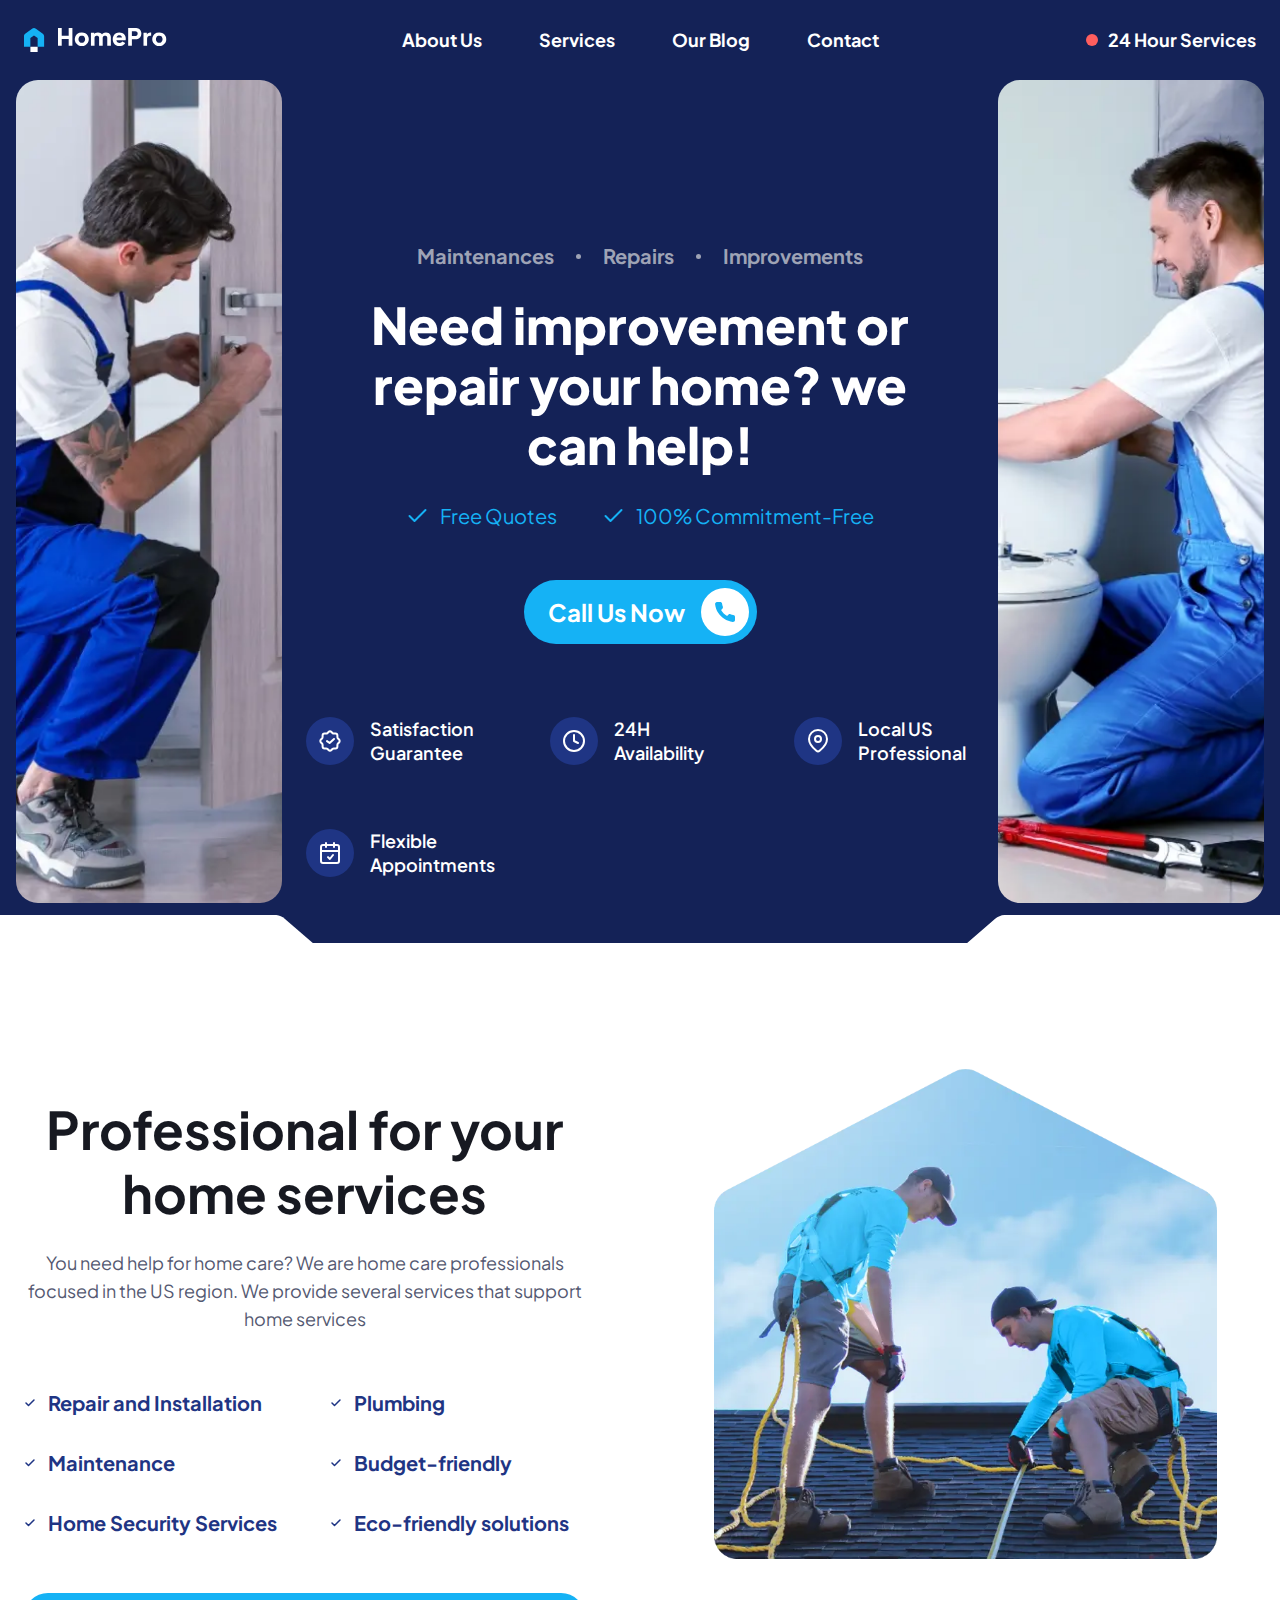
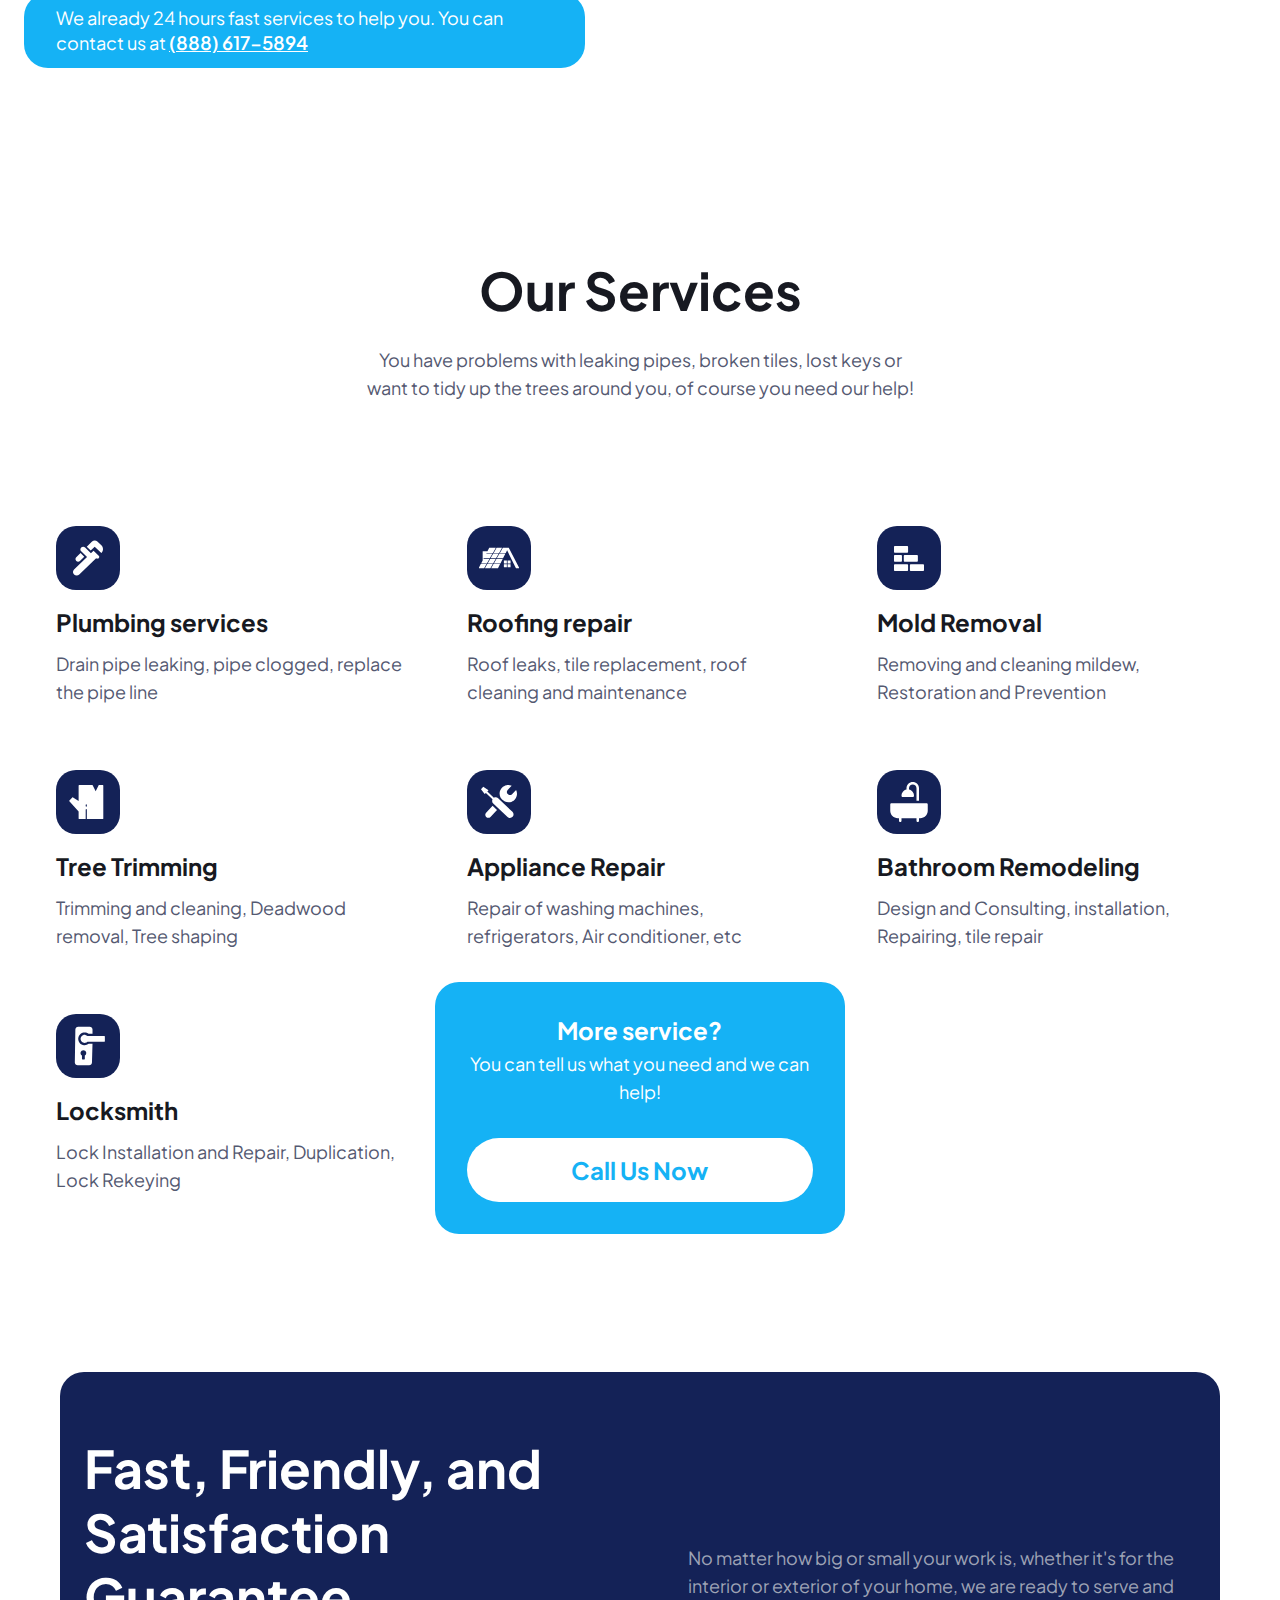
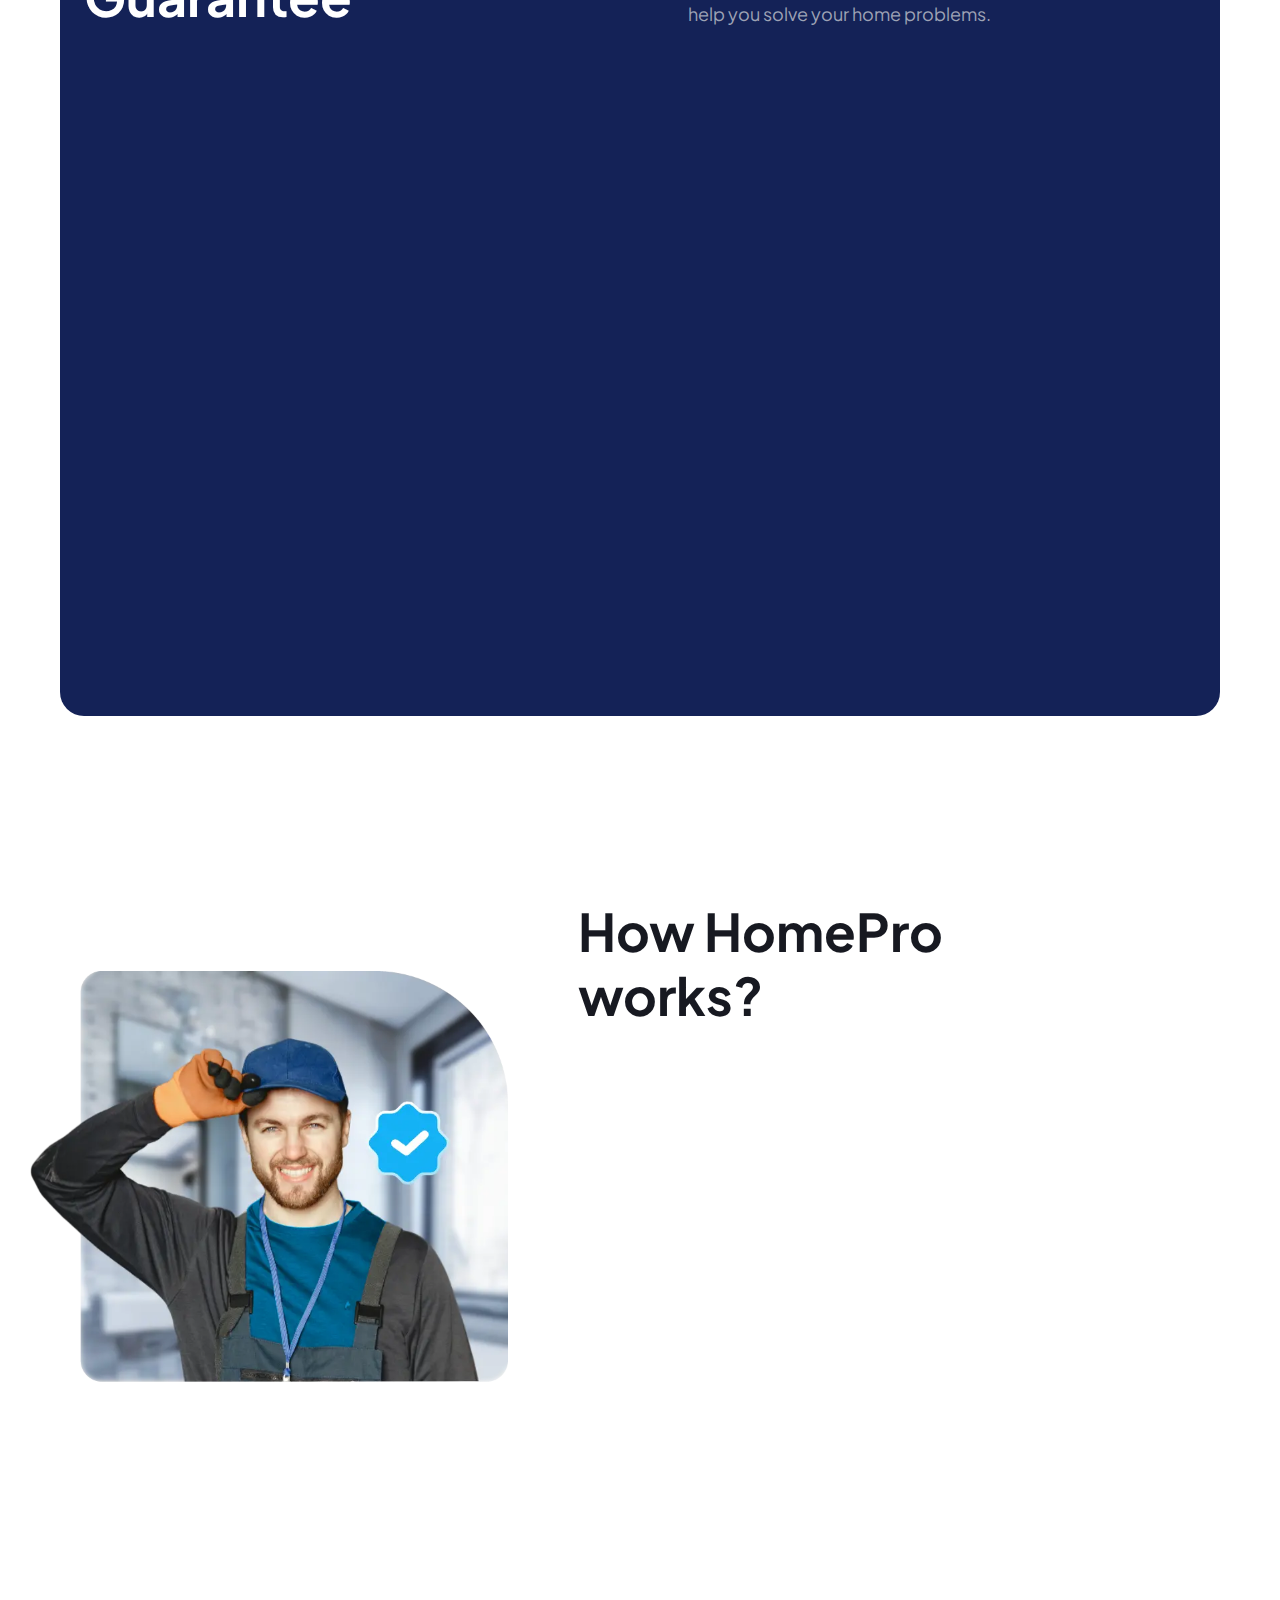
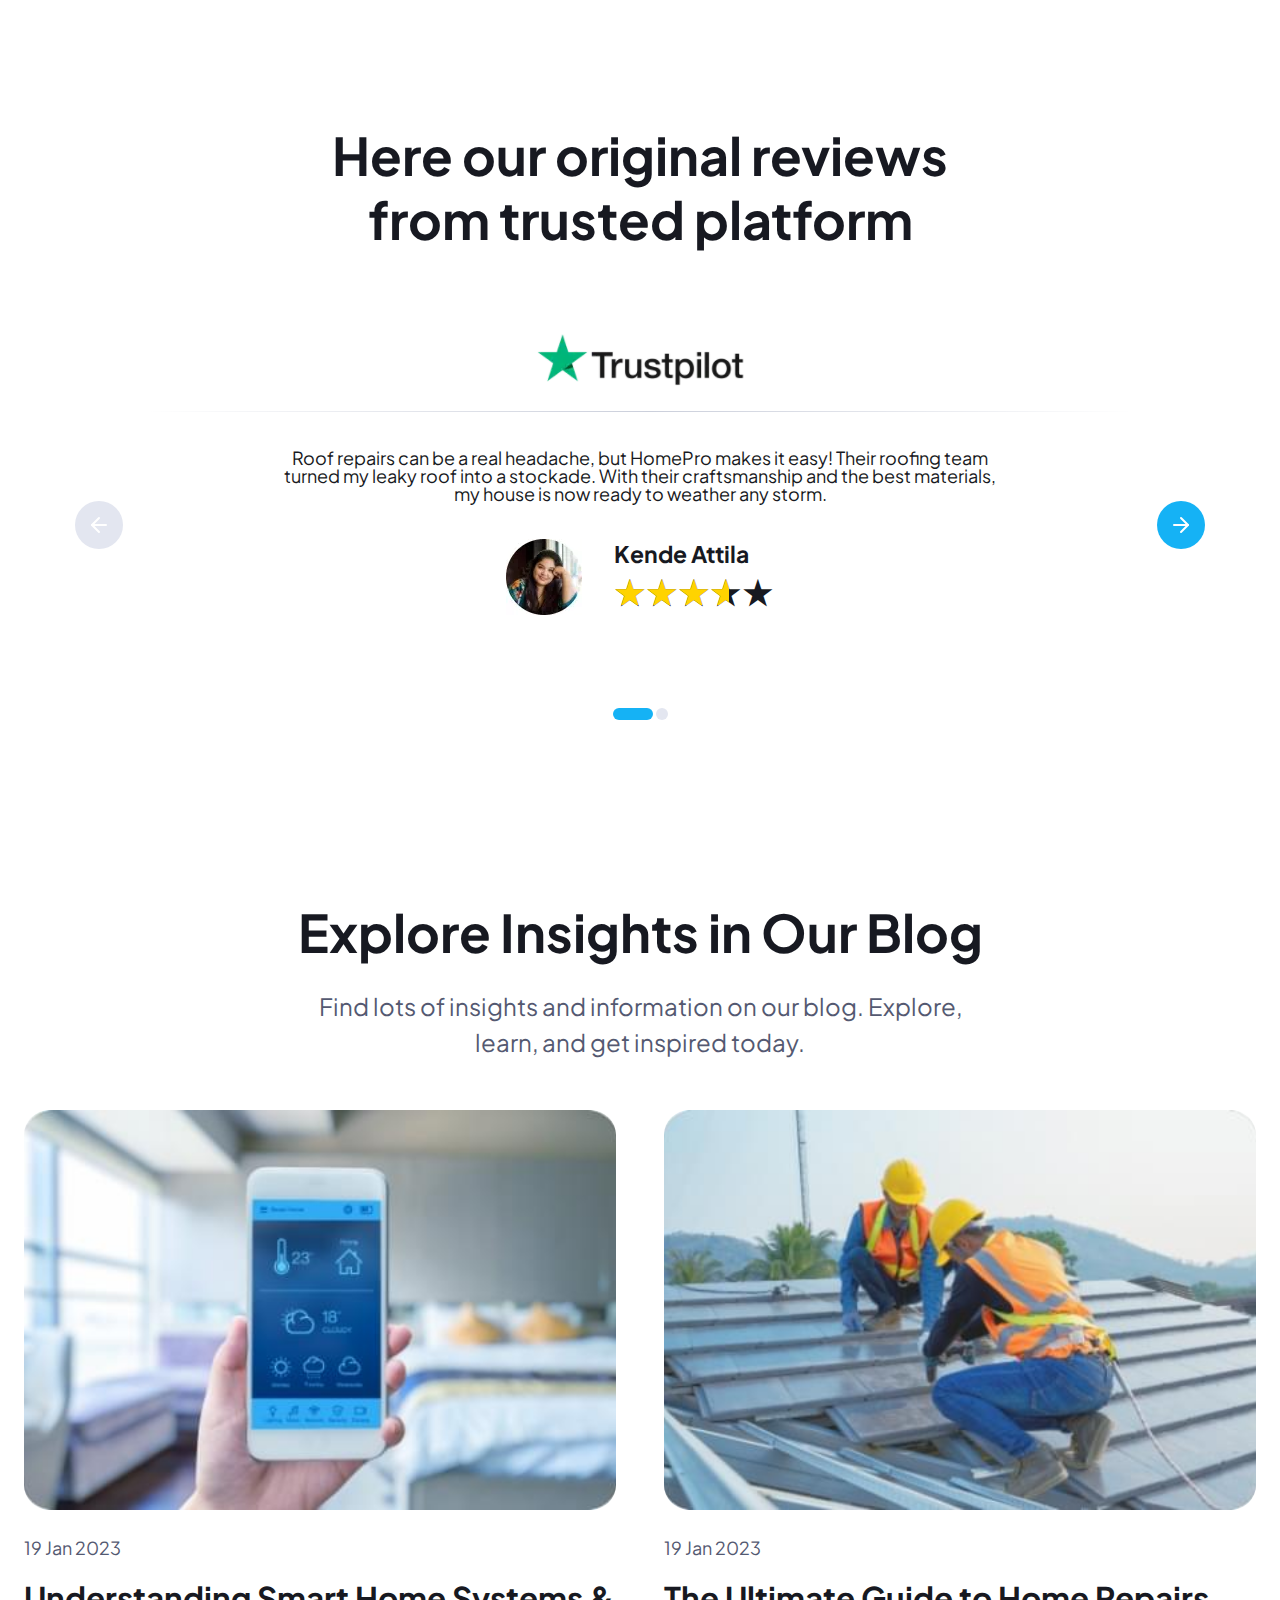
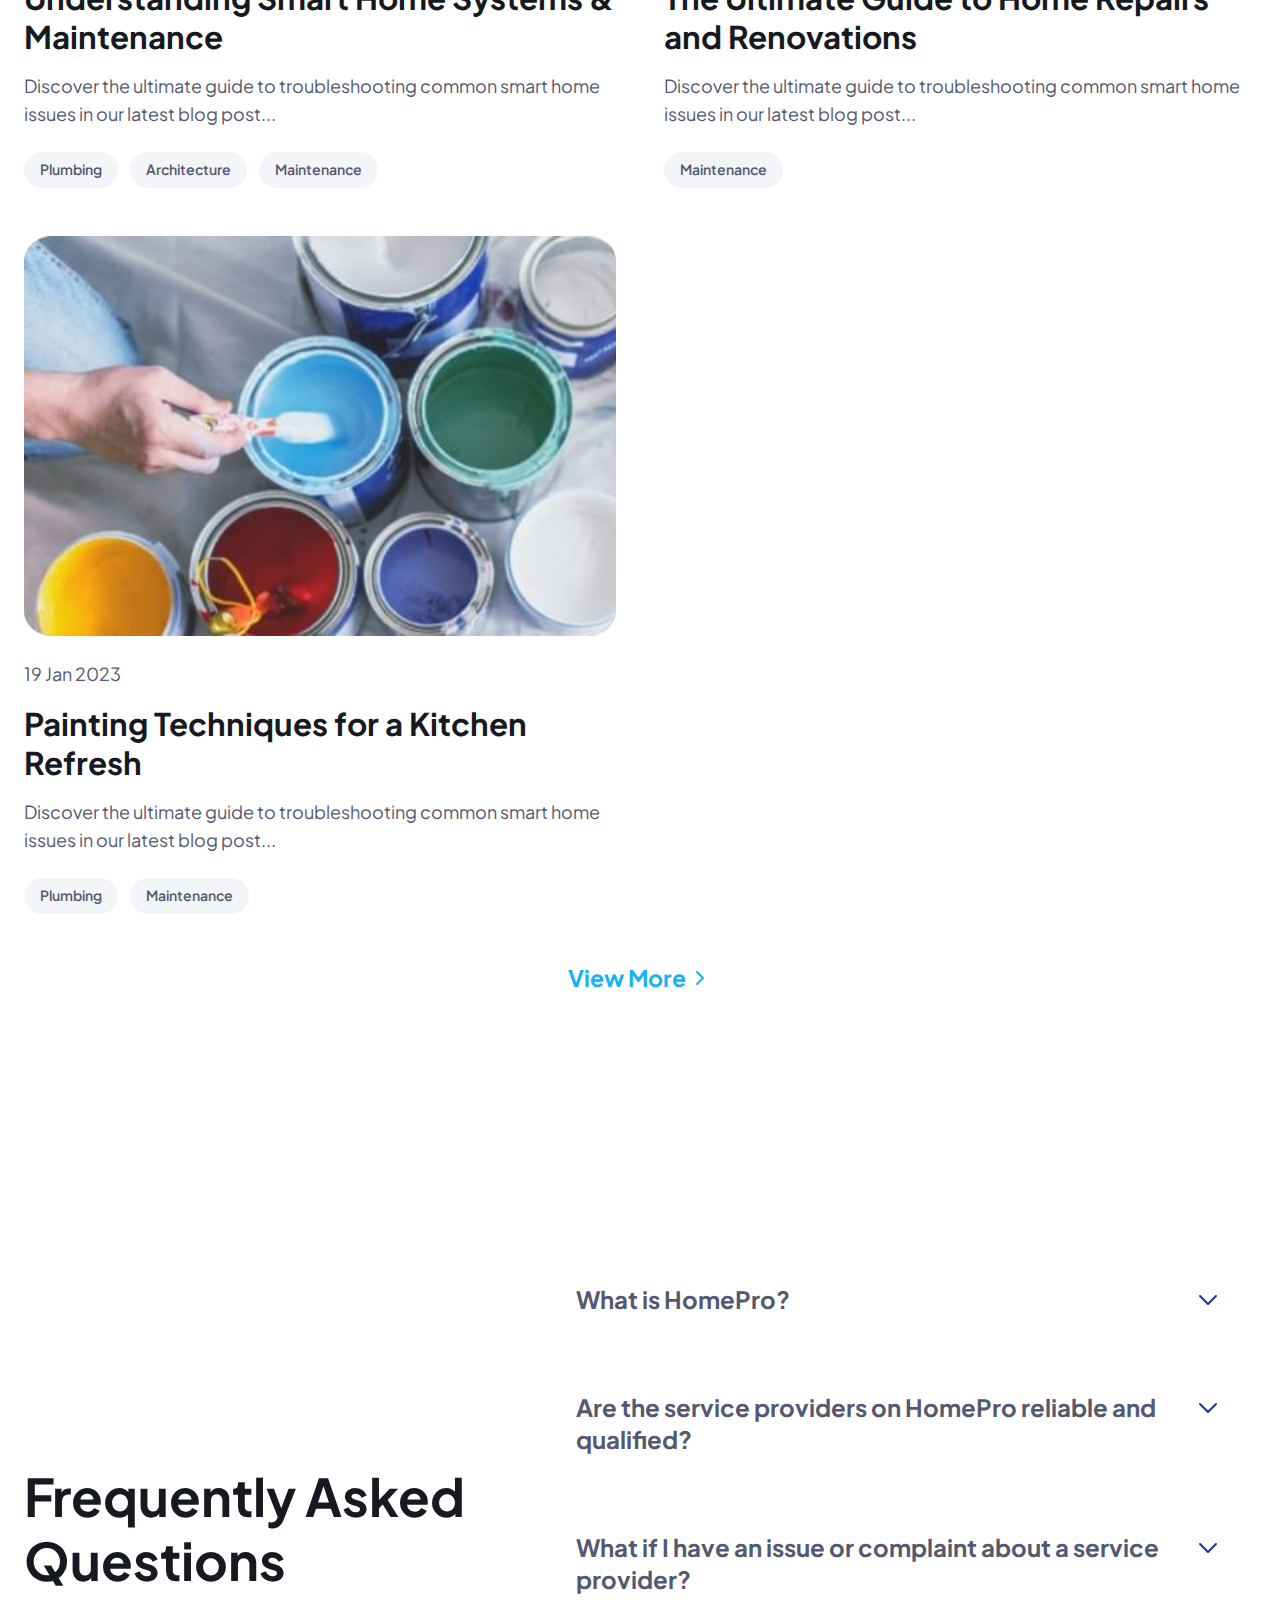
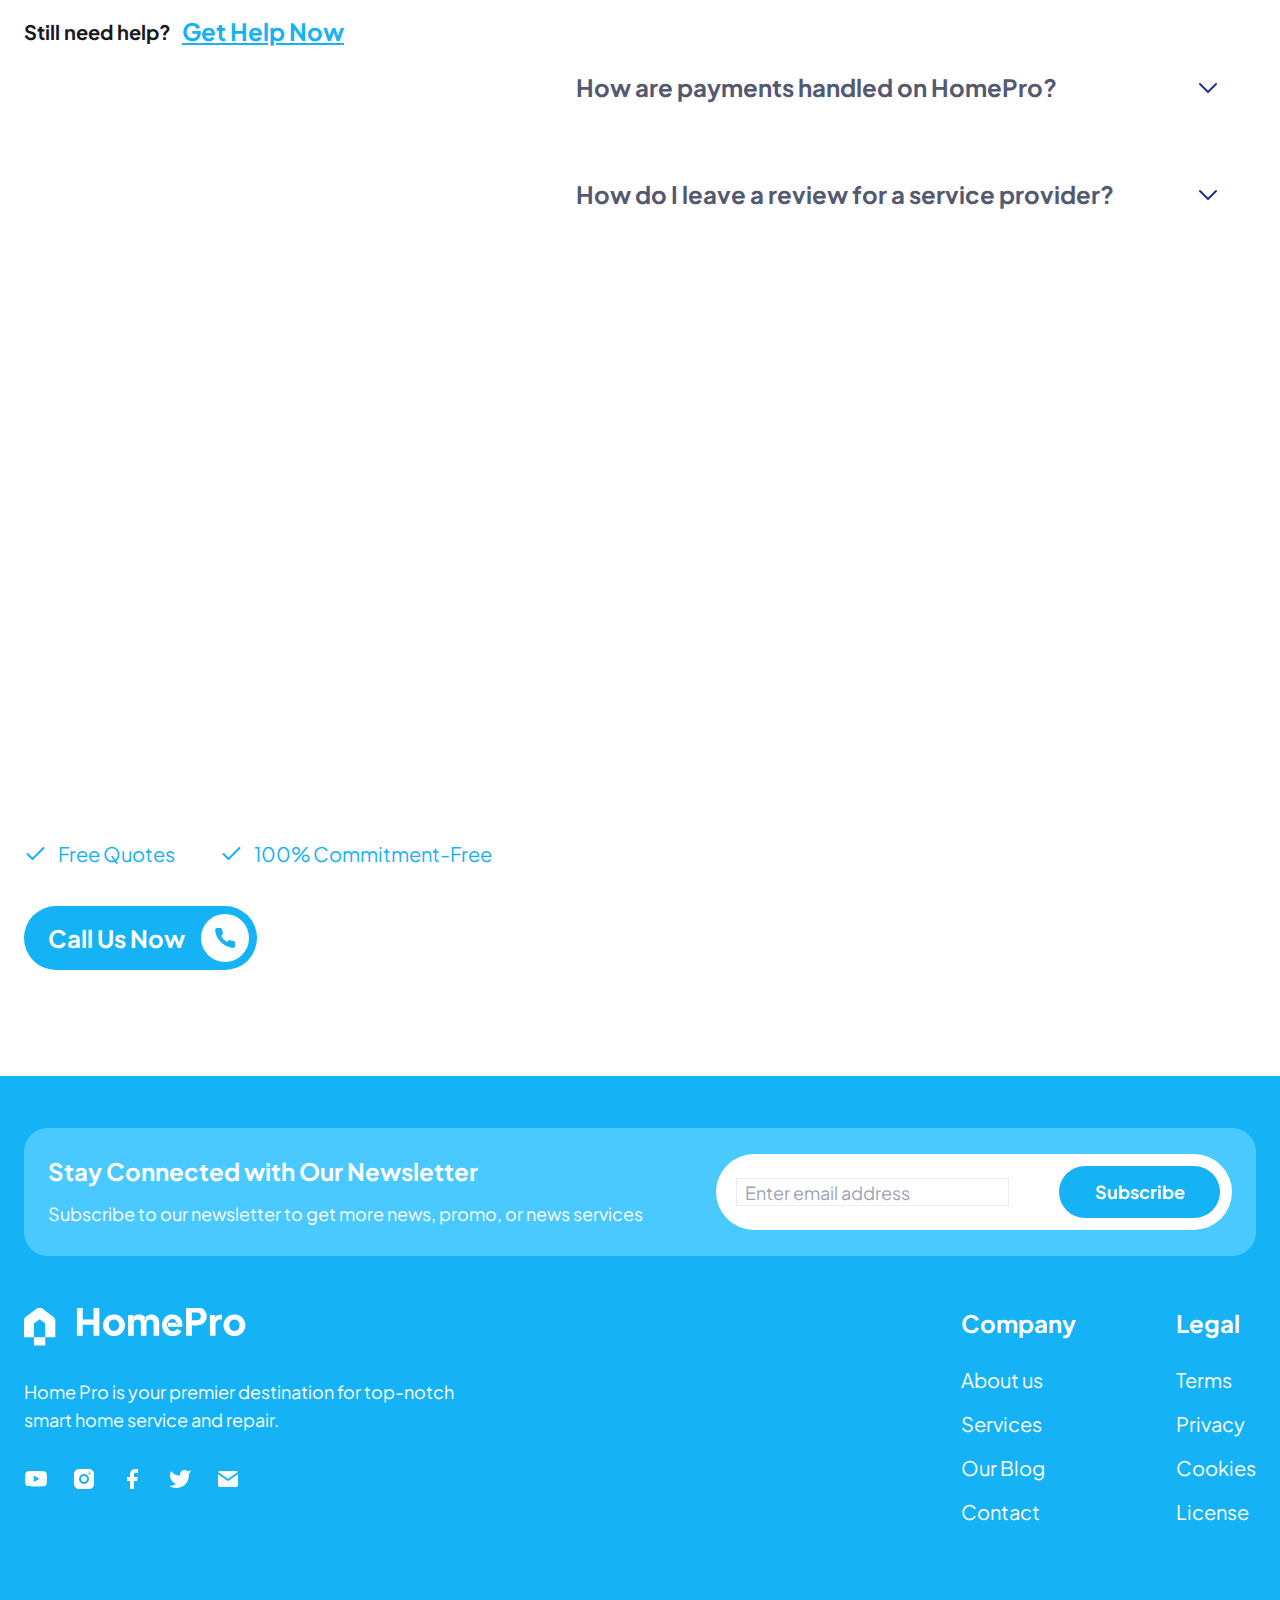
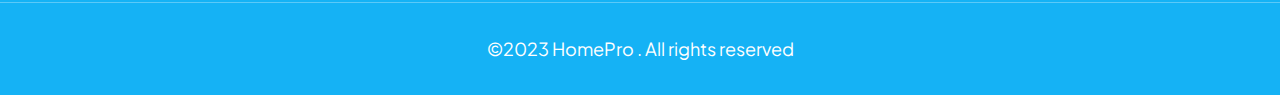
==== commit 01368ae1: "Update index.html" ====
--- a/docs/index.html
+++ b/docs/index.html
@@ -11,7 +11,7 @@
 			opacity: 0;
 		}
 	</style>
-	<link rel="stylesheet" href="css/style.min.css?_v=20240610143955">
+	<link rel="stylesheet" href="css/style.css?_v=20240610143955">
 	<link rel="shortcut icon" href="favicon.ico">
 	<!-- <meta name="robots" content="noindex, nofollow"> -->
 	<meta name="viewport" content="width=device-width, initial-scale=1.0">
@@ -665,4 +665,4 @@
 	<script src="js/app.min.js?_v=20240610143955"></script>
 </body>
 
-</html>+</html>
--- a/docs/css/style.css
+++ b/docs/css/style.css
@@ -0,0 +1,4047 @@
+@import url(https://fonts.googleapis.com/css?family=Plus+Jakarta+Sans:regular,600,700,800&display=swap);
+
+@charset "UTF-8";
+
+* {
+  padding: 0px;
+  margin: 0px;
+  border: 0px;
+}
+
+*,
+*:before,
+*:after {
+  -webkit-box-sizing: border-box;
+          box-sizing: border-box;
+}
+
+html,
+body {
+  height: 100%;
+  min-width: 320px;
+}
+
+body {
+  color: #171921;
+  line-height: 1;
+  font-family: "Plus Jakarta Sans";
+  font-size: 1.125rem;
+  -ms-text-size-adjust: 100%;
+  -moz-text-size-adjust: 100%;
+  -webkit-text-size-adjust: 100%;
+  -webkit-font-smoothing: antialiased;
+  -moz-osx-font-smoothing: grayscale;
+}
+
+input,
+button,
+textarea {
+  font-family: "Plus Jakarta Sans";
+  font-size: inherit;
+  line-height: inherit;
+}
+
+button {
+  cursor: pointer;
+  color: inherit;
+  background-color: transparent;
+}
+
+a {
+  color: inherit;
+  text-decoration: none;
+}
+
+ul li {
+  list-style: none;
+}
+
+img {
+  vertical-align: top;
+}
+
+h1,
+h2,
+h3,
+h4,
+h5,
+h6 {
+  font-weight: inherit;
+  font-size: inherit;
+}
+
+.lock body {
+  overflow: hidden;
+  -ms-touch-action: none;
+      touch-action: none;
+  -ms-scroll-chaining: none;
+      overscroll-behavior: none;
+}
+
+.loaded body {
+  opacity: 1;
+  -webkit-transition: opacity 0.3s;
+  transition: opacity 0.3s;
+}
+
+.wrapper {
+  min-height: 100%;
+  display: -webkit-box;
+  display: -ms-flexbox;
+  display: flex;
+  -webkit-box-orient: vertical;
+  -webkit-box-direction: normal;
+      -ms-flex-direction: column;
+          flex-direction: column;
+  overflow: hidden;
+}
+
+@supports (overflow: clip) {
+  .wrapper {
+    overflow: clip;
+  }
+}
+
+.wrapper > main {
+  -webkit-box-flex: 1;
+      -ms-flex: 1 1 auto;
+          flex: 1 1 auto;
+}
+
+.wrapper > * {
+  min-width: 0;
+}
+
+/*
+(i) Стилі будуть застосовуватись до
+всіх класів, що містять *__container
+Наприклад header__container, main__container і т.п.
+Сніппет (HTML): cnt
+*/
+
+[class*=__container] {
+  max-width: 93rem;
+  margin: 0 auto;
+  padding: 0 1.5rem;
+}
+
+.button {
+  display: -webkit-inline-box;
+  display: -ms-inline-flexbox;
+  display: inline-flex;
+  -webkit-box-pack: center;
+      -ms-flex-pack: center;
+          justify-content: center;
+  padding: 0.875rem 2.25rem;
+  background-color: #15b2f5;
+  color: #fff;
+  border-radius: 60px;
+  font-weight: 700;
+  -webkit-transition: all 0.3s;
+  transition: all 0.3s;
+  position: relative;
+  overflow: hidden;
+  z-index: 1;
+}
+
+.button:before {
+  content: "";
+  position: absolute;
+  bottom: 0;
+  left: 0;
+  width: 0%;
+  height: 100%;
+  background-color: #777d9a;
+  -webkit-transition: all 0.3s;
+  transition: all 0.3s;
+  border-radius: 10rem;
+  z-index: -1;
+}
+
+.button--white {
+  padding: 1rem 1.25rem;
+  background-color: #fff;
+  color: #15b2f5;
+  -webkit-box-pack: center;
+      -ms-flex-pack: center;
+          justify-content: center;
+}
+
+.button--call {
+  gap: 1rem;
+  -webkit-box-align: center;
+      -ms-flex-align: center;
+          align-items: center;
+  padding: 0.5rem 0.5rem 0.5rem 1.5rem;
+}
+
+.button--white,
+.button--call {
+  line-height: 1.3333333333;
+}
+
+.button--fw {
+  width: 100%;
+}
+
+input[type=text],
+input[type=email],
+input[type=tel],
+textarea {
+  -webkit-appearance: none;
+  -moz-appearance: none;
+  appearance: none;
+}
+
+.input {
+  border-radius: 0 !important;
+  width: 100%;
+  display: block;
+  padding: 0px 20px;
+  border: 1px solid #eee;
+}
+
+.input[placeholder]:not([data-placeholder-nohiden])::-webkit-input-placeholder {
+  -webkit-transition: opacity 0.3s;
+  transition: opacity 0.3s;
+}
+
+.input[placeholder]:not([data-placeholder-nohiden])::-moz-placeholder {
+  -moz-transition: opacity 0.3s;
+  transition: opacity 0.3s;
+}
+
+.input[placeholder]:not([data-placeholder-nohiden]):-ms-input-placeholder {
+  -ms-transition: opacity 0.3s;
+  transition: opacity 0.3s;
+}
+
+.input[placeholder]:not([data-placeholder-nohiden])::-ms-input-placeholder {
+  -ms-transition: opacity 0.3s;
+  transition: opacity 0.3s;
+}
+
+.input[placeholder]:not([data-placeholder-nohiden])::placeholder {
+  -webkit-transition: opacity 0.3s;
+  transition: opacity 0.3s;
+}
+
+.input[placeholder]:not([data-placeholder-nohiden]):focus::-webkit-input-placeholder {
+  opacity: 0;
+}
+
+.input[placeholder]:not([data-placeholder-nohiden]):focus::-moz-placeholder {
+  opacity: 0;
+}
+
+.input[placeholder]:not([data-placeholder-nohiden]):focus:-ms-input-placeholder {
+  opacity: 0;
+}
+
+.input[placeholder]:not([data-placeholder-nohiden]):focus::-ms-input-placeholder {
+  opacity: 0;
+}
+
+.input[placeholder]:not([data-placeholder-nohiden]):focus::placeholder {
+  opacity: 0;
+}
+
+textarea.input {
+  resize: none;
+  padding: 0px 0px;
+}
+
+.rating {
+  display: -webkit-box;
+  display: -ms-flexbox;
+  display: flex;
+  -webkit-box-align: end;
+      -ms-flex-align: end;
+          align-items: flex-end;
+  font-size: 2.25rem;
+  line-height: 0.75;
+  -webkit-transition: opacity 0.3s ease 0s;
+  transition: opacity 0.3s ease 0s;
+}
+
+.rating.rating_sending {
+  opacity: 0.2;
+}
+
+.rating.rating_set .rating__active,
+.rating.rating_set .rating__item {
+  cursor: pointer;
+}
+
+.rating__body {
+  position: relative;
+}
+
+.rating__body::before {
+  content: "★★★★★";
+  display: block;
+}
+
+.rating__active {
+  position: absolute;
+  width: 0%;
+  height: 100%;
+  top: 0;
+  left: 0;
+  overflow: hidden;
+}
+
+.rating__active::before {
+  content: "★★★★★";
+  position: absolute;
+  width: 100%;
+  height: 100%;
+  top: 0;
+  left: 0;
+  color: #ffd300;
+}
+
+.rating__items {
+  display: -webkit-box;
+  display: -ms-flexbox;
+  display: flex;
+  position: absolute;
+  width: 100%;
+  height: 100%;
+  top: 0;
+  left: 0;
+}
+
+.rating__item {
+  -webkit-box-flex: 0;
+      -ms-flex: 0 0 20%;
+          flex: 0 0 20%;
+  height: 100%;
+  opacity: 0;
+}
+
+.rating__value {
+  font-size: 50%;
+  line-height: 1;
+  padding: 0px 0px 0px 10px;
+}
+
+body::after {
+  content: "";
+  background-color: rgba(0, 0, 0, 0.5);
+  position: fixed;
+  width: 100%;
+  height: 100%;
+  top: 0;
+  left: 0;
+  opacity: 0;
+  -webkit-transition: opacity 0.8s ease 0s;
+  transition: opacity 0.8s ease 0s;
+  pointer-events: none;
+  z-index: 149;
+}
+
+.popup-show body::after {
+  opacity: 1;
+}
+
+.popup {
+  position: fixed;
+  top: 0;
+  left: 0;
+  bottom: 0;
+  right: 0;
+  padding: 30px 10px;
+  -webkit-transition: visibility 0.8s ease 0s;
+  transition: visibility 0.8s ease 0s;
+  visibility: hidden;
+  pointer-events: none;
+}
+
+.popup_show {
+  z-index: 150;
+  visibility: visible;
+  overflow: auto;
+  pointer-events: auto;
+}
+
+.popup_show .popup__content {
+  visibility: visible;
+  -webkit-transform: scale(1);
+      -ms-transform: scale(1);
+          transform: scale(1);
+}
+
+.popup__wrapper {
+  display: -webkit-box;
+  display: -ms-flexbox;
+  display: flex;
+  -webkit-box-orient: vertical;
+  -webkit-box-direction: normal;
+      -ms-flex-direction: column;
+          flex-direction: column;
+  -webkit-box-align: center;
+      -ms-flex-align: center;
+          align-items: center;
+  min-height: 100%;
+  -webkit-box-flex: 1;
+      -ms-flex: 1 1 auto;
+          flex: 1 1 auto;
+  width: 100%;
+  display: flex;
+  -webkit-box-pack: center;
+      -ms-flex-pack: center;
+          justify-content: center;
+  align-items: center;
+}
+
+.popup__content {
+  visibility: hidden;
+  -webkit-transform: scale(0);
+      -ms-transform: scale(0);
+          transform: scale(0);
+  -webkit-transition: -webkit-transform 0.3s ease 0s;
+  transition: -webkit-transform 0.3s ease 0s;
+  transition: transform 0.3s ease 0s;
+  transition: transform 0.3s ease 0s, -webkit-transform 0.3s ease 0s;
+  background-color: #eee;
+  padding: 20px;
+  width: 100%;
+  max-width: 900px;
+  border-radius: 20px;
+}
+
+.lock .popup__content {
+  visibility: visible;
+}
+
+[class*=-ibg] {
+  position: relative;
+}
+
+[class*=-ibg] img {
+  position: absolute;
+  width: 100%;
+  height: 100%;
+  top: 0;
+  left: 0;
+  -o-object-fit: cover;
+     object-fit: cover;
+}
+
+[class*=-ibg--contain] img {
+  -o-object-fit: contain;
+     object-fit: contain;
+}
+
+.section-title {
+  font-weight: 700;
+  line-height: 1.2307692308;
+}
+
+.section-title p {
+  color: #545971;
+}
+
+.section-title--plus p {
+  font-size: 1.125rem;
+  font-weight: 400;
+  line-height: 1.5555555556;
+}
+
+.section-title--plus-lg p {
+  font-size: 1.5rem;
+  font-weight: 400;
+  line-height: 1.5;
+}
+
+.header {
+  position: fixed;
+  top: 0;
+  left: 0;
+  width: 100%;
+  z-index: 50;
+  background-color: #142257;
+}
+
+.header__body {
+  display: -ms-grid;
+  display: grid;
+  -webkit-box-align: center;
+      -ms-flex-align: center;
+          align-items: center;
+  -ms-grid-columns: 12.5rem 1fr 12.5rem;
+  grid-template-columns: 12.5rem 1fr 12.5rem;
+  padding: 1.75rem 0;
+  color: #fff;
+  font-weight: 700;
+  line-height: 1.3333333333;
+}
+
+.header__logo {
+  position: relative;
+}
+
+.header__logo img {
+  height: 1.5rem;
+}
+
+.header__menu {
+  -ms-grid-column-align: center;
+      justify-self: center;
+}
+
+.header__ordering {
+  position: relative;
+  -ms-grid-column-align: end;
+      justify-self: end;
+  display: -webkit-box;
+  display: -ms-flexbox;
+  display: flex;
+  -webkit-box-align: center;
+      -ms-flex-align: center;
+          align-items: center;
+  gap: 0.625rem;
+}
+
+.header__ordering span {
+  width: 0.75rem;
+  height: 0.75rem;
+  border-radius: 50%;
+  background-color: #ff5e5e;
+}
+
+.menu__list {
+  display: -webkit-box;
+  display: -ms-flexbox;
+  display: flex;
+  gap: 3.5625rem;
+}
+
+.menu__item {
+  position: relative;
+}
+
+.menu__item::before,
+.menu__item::after {
+  content: "";
+  position: absolute;
+  height: 0.0625rem;
+  width: 0;
+  bottom: -0.1875rem;
+  background-color: #fff;
+  -webkit-transition: all 0.3s ease-out;
+  transition: all 0.3s ease-out;
+}
+
+.menu__item::before {
+  left: 10%;
+}
+
+.menu__item::after {
+  right: 10%;
+}
+
+.menu__link {
+  -webkit-transition: color 0.3s;
+  transition: color 0.3s;
+}
+
+.menu__link._navigator-active {
+  color: #9ea3b5;
+}
+
+.icon-menu {
+  display: none;
+}
+
+.icon-menu:focus {
+  outline: none;
+}
+
+.footer {
+  padding-top: 3.25rem;
+  background-color: #15b2f5;
+  color: #fff;
+}
+
+.footer__form {
+  margin-bottom: 3.25rem;
+}
+
+.footer__content {
+  display: -webkit-box;
+  display: -ms-flexbox;
+  display: flex;
+  -webkit-box-pack: justify;
+      -ms-flex-pack: justify;
+          justify-content: space-between;
+  gap: 6.25rem;
+  margin-bottom: 4.625rem;
+}
+
+.footer__content-col:first-child {
+  display: -webkit-box;
+  display: -ms-flexbox;
+  display: flex;
+  -webkit-box-orient: vertical;
+  -webkit-box-direction: normal;
+      -ms-flex-direction: column;
+          flex-direction: column;
+  gap: 2rem;
+}
+
+.footer__logo img {
+  width: 13.875rem;
+}
+
+.footer__slogan {
+  max-width: 28.75rem;
+  line-height: 155.555556%;
+  /* 28/18 */
+}
+
+.footer__soc-media {
+  display: -webkit-box;
+  display: -ms-flexbox;
+  display: flex;
+  gap: 1.5rem;
+}
+
+.footer__soc-media img {
+  height: 1.5rem;
+  width: 1.5rem;
+  -webkit-transition: all 0.3s ease 0s;
+  transition: all 0.3s ease 0s;
+}
+
+.footer__copyright {
+  display: -webkit-box;
+  display: -ms-flexbox;
+  display: flex;
+  -webkit-box-pack: center;
+      -ms-flex-pack: center;
+          justify-content: center;
+  padding: 2rem 0rem;
+  border-top: 1px solid rgba(255, 255, 255, 0.3);
+  line-height: 155.555556%;
+  /* 28/18 */
+}
+
+.subscribe-form {
+  display: -webkit-box;
+  display: -ms-flexbox;
+  display: flex;
+  -webkit-box-pack: justify;
+      -ms-flex-pack: justify;
+          justify-content: space-between;
+  -webkit-box-align: center;
+      -ms-flex-align: center;
+          align-items: center;
+  gap: 3.125rem;
+  padding: 1.625rem 1.5rem;
+  background-color: #4ac9ff;
+  border-radius: 1.5rem;
+}
+
+.subscribe-form__txt p {
+  font-size: 1.5rem;
+  font-weight: 700;
+  line-height: 133.333333%;
+  /* 32/24 */
+}
+
+.subscribe-form__txt p:not(:last-child) {
+  margin-bottom: 0.75rem;
+}
+
+.subscribe-form__txt span {
+  line-height: 155.555556%;
+  /* 28/18 */
+}
+
+.subscribe-form__body {
+  position: relative;
+  display: -ms-grid;
+  display: grid;
+  -ms-grid-columns: minmax(14.375rem, 17.0625rem) 10.0625rem;
+  grid-template-columns: minmax(14.375rem, 17.0625rem) 10.0625rem;
+  -webkit-box-align: center;
+      -ms-flex-align: center;
+          align-items: center;
+  gap: 3.125rem;
+  width: 32.25rem;
+  height: 4.75rem;
+  padding: 0.75rem 0.75rem 0.75rem 1.25rem;
+  background-color: #fff;
+  border-radius: 60px;
+}
+
+.subscribe-form__body .form__error {
+  position: absolute;
+  top: -2.5rem;
+  left: 40%;
+  -webkit-transition: all 0.3s ease 0s;
+  transition: all 0.3s ease 0s;
+  padding: 0.5rem 0.9375rem;
+  background-color: rgba(255, 169, 40, 0.6);
+  border-radius: 0.4375rem;
+  color: #171921;
+  -webkit-animation: error-mess 0.3s;
+          animation: error-mess 0.3s;
+}
+
+.subscribe-form__input {
+  height: 1.75rem;
+  padding: 0rem 0.5rem;
+  text-overflow: ellipsis;
+  overflow: hidden;
+  text-wrap: nowrap;
+}
+
+.subscribe-form__input::-webkit-input-placeholder {
+  color: #9ea3b5;
+  line-height: 155.555556%;
+  /* 28/18 */
+}
+
+.subscribe-form__input::-moz-placeholder {
+  color: #9ea3b5;
+  line-height: 155.555556%;
+  /* 28/18 */
+}
+
+.subscribe-form__input:-ms-input-placeholder {
+  color: #9ea3b5;
+  line-height: 155.555556%;
+  /* 28/18 */
+}
+
+.subscribe-form__input::-ms-input-placeholder {
+  color: #9ea3b5;
+  line-height: 155.555556%;
+  /* 28/18 */
+}
+
+.subscribe-form__input::placeholder {
+  color: #9ea3b5;
+  line-height: 155.555556%;
+  /* 28/18 */
+}
+
+.subscribe-form__input:focus {
+  outline: 1px solid #717aa4;
+  color: #717aa4;
+}
+
+.subscribe-form__btn {
+  height: 3.25rem;
+  line-height: 133.333333%;
+  /* 24/18 */
+}
+
+.nav-footer {
+  display: -webkit-box;
+  display: -ms-flexbox;
+  display: flex;
+  gap: 6.25rem;
+}
+
+.nav-footer__title {
+  margin-bottom: 1.5rem;
+  font-size: 1.5rem;
+  font-weight: 700;
+  line-height: 133.333333%;
+  /* 32/24 */
+}
+
+.nav-footer__list {
+  display: -webkit-box;
+  display: -ms-flexbox;
+  display: flex;
+  -webkit-box-orient: vertical;
+  -webkit-box-direction: normal;
+      -ms-flex-direction: column;
+          flex-direction: column;
+  gap: 0.75rem;
+  font-size: 1.25rem;
+  line-height: 160%;
+  /* 32/20 */
+}
+
+.nav-footer__item {
+  -webkit-transition: color 0.3s ease 0s;
+  transition: color 0.3s ease 0s;
+}
+
+@-webkit-keyframes error-mess {
+  0% {
+    opacity: 0.1;
+  }
+
+  100% {
+    opacity: 1;
+  }
+}
+
+@keyframes error-mess {
+  0% {
+    opacity: 0.1;
+  }
+
+  100% {
+    opacity: 1;
+  }
+}
+
+.hero {
+  position: relative;
+  display: -ms-grid;
+  display: grid;
+  min-height: 100vh;
+  padding: 3.5rem 0rem 3.8125rem;
+  background-color: #142257;
+}
+
+.hero::before,
+.hero::after {
+  content: "";
+  position: absolute;
+  bottom: -0.0625rem;
+  background-position: center center;
+  /* x y */
+  background-size: cover;
+  background-repeat: no-repeat;
+}
+
+.hero::before {
+  left: 0;
+  background-image: url("../img/decor-l.svg");
+}
+
+.hero::after {
+  right: 0;
+  background-image: url("../img/decor-r.svg");
+}
+
+.hero__body {
+  padding-top: 10.125rem;
+  padding-bottom: 1.625rem;
+}
+
+.hero__img-left,
+.hero__img-right {
+  display: none;
+}
+
+.hero__container {
+  display: -webkit-box;
+  display: -ms-flexbox;
+  display: flex;
+  -webkit-box-orient: vertical;
+  -webkit-box-direction: normal;
+      -ms-flex-direction: column;
+          flex-direction: column;
+  gap: 3rem;
+  max-width: 75rem;
+  height: 100%;
+}
+
+.hero__content {
+  display: -webkit-box;
+  display: -ms-flexbox;
+  display: flex;
+  -webkit-box-orient: vertical;
+  -webkit-box-direction: normal;
+      -ms-flex-direction: column;
+          flex-direction: column;
+  gap: 1.5625rem;
+  -webkit-box-align: center;
+      -ms-flex-align: center;
+          align-items: center;
+  text-align: center;
+}
+
+.hero__short-serv-list {
+  display: -webkit-box;
+  display: -ms-flexbox;
+  display: flex;
+  -webkit-box-align: center;
+      -ms-flex-align: center;
+          align-items: center;
+  color: #9ea3b5;
+  font-size: 1.25rem;
+  font-weight: 700;
+  line-height: 1.4;
+}
+
+.hero__short-serv-list span {
+  width: 0.3125rem;
+  height: 0.3125rem;
+  background-color: #9ea3b5;
+  border-radius: 50%;
+}
+
+.hero__title {
+  padding: 0rem 11.875rem 0rem;
+  color: #fff;
+  font-weight: 800;
+  line-height: 1.1875;
+}
+
+.hero__short-advant-list {
+  display: -webkit-box;
+  display: -ms-flexbox;
+  display: flex;
+  row-gap: 0.75rem;
+  -ms-flex-wrap: wrap;
+      flex-wrap: wrap;
+  -webkit-box-pack: center;
+      -ms-flex-pack: center;
+          justify-content: center;
+  color: #15b2f5;
+  line-height: 1.6;
+}
+
+.hero__short-advant-list li {
+  display: -webkit-box;
+  display: -ms-flexbox;
+  display: flex;
+  -webkit-box-align: center;
+      -ms-flex-align: center;
+          align-items: center;
+}
+
+.hero__short-advant-list li::before {
+  content: "";
+  background-image: url("../img/check-thin.svg");
+  background-position: center center;
+  /* x y */
+  background-size: cover;
+  background-repeat: no-repeat;
+}
+
+.hero__btn {
+  text-align: center;
+}
+
+.advant-hero__list {
+  display: -ms-grid;
+  display: grid;
+  grid-template-columns: repeat(auto-fit, minmax(11.25rem, auto));
+  gap: 4rem;
+}
+
+.advant-hero__item {
+  position: relative;
+  display: -webkit-box;
+  display: -ms-flexbox;
+  display: flex;
+  -webkit-box-align: center;
+      -ms-flex-align: center;
+          align-items: center;
+  gap: 1rem;
+}
+
+.advant-hero__icon {
+  -webkit-box-flex: 0;
+      -ms-flex-positive: 0;
+          flex-grow: 0;
+  -ms-flex-negative: 0;
+      flex-shrink: 0;
+  display: -webkit-box;
+  display: -ms-flexbox;
+  display: flex;
+  -webkit-box-align: center;
+      -ms-flex-align: center;
+          align-items: center;
+  -webkit-box-pack: center;
+      -ms-flex-pack: center;
+          justify-content: center;
+  background-color: #1f3584;
+  border-radius: 50%;
+}
+
+.advant-hero__txt {
+  color: #fff;
+  font-weight: 600;
+  line-height: 1.3333333333;
+}
+
+.description__container {
+  display: -ms-grid;
+  display: grid;
+  gap: 5.625rem;
+}
+
+.description__content {
+  display: -webkit-box;
+  display: -ms-flexbox;
+  display: flex;
+  -webkit-box-orient: vertical;
+  -webkit-box-direction: normal;
+      -ms-flex-direction: column;
+          flex-direction: column;
+  gap: 3.5rem;
+  padding-top: 6.25rem;
+}
+
+.description__title {
+  text-align: center;
+}
+
+.description__list {
+  display: -ms-grid;
+  display: grid;
+  grid-row-gap: 2rem;
+  grid-column-gap: 3.125rem;
+}
+
+.description__item {
+  display: -webkit-box;
+  display: -ms-flexbox;
+  display: flex;
+  -webkit-box-align: center;
+      -ms-flex-align: center;
+          align-items: center;
+  gap: 0.75rem;
+  color: #1f3584;
+  font-size: 1.25rem;
+  font-weight: 700;
+  line-height: 1.4;
+}
+
+.description__item::before {
+  content: "";
+  height: 0.75rem;
+  width: 0.75rem;
+  background-image: url("../img/check-bold.svg");
+  background-position: center center;
+  /* x y */
+  background-size: cover;
+  background-repeat: no-repeat;
+}
+
+.description__contacting {
+  -ms-flex-item-align: center;
+      -ms-grid-row-align: center;
+      align-self: center;
+}
+
+.description__contacting-body {
+  display: -webkit-inline-box;
+  display: -ms-inline-flexbox;
+  display: inline-flex;
+  -webkit-box-orient: vertical;
+  -webkit-box-direction: normal;
+      -ms-flex-direction: column;
+          flex-direction: column;
+  padding: 0.75rem 2rem;
+  background-color: #15b2f5;
+  color: #fff;
+  border-radius: 24px;
+  line-height: 1.4;
+}
+
+.description__contacting-body a {
+  text-decoration: underline;
+  white-space: nowrap;
+  font-weight: 600;
+  -webkit-transition: color 0.3s ease-out;
+  transition: color 0.3s ease-out;
+}
+
+.description__img {
+  max-width: 44.5rem;
+  padding-top: 85%;
+  margin: 0 0 0 auto;
+}
+
+.services__container {
+  display: -webkit-box;
+  display: -ms-flexbox;
+  display: flex;
+  -webkit-box-orient: vertical;
+  -webkit-box-direction: normal;
+      -ms-flex-direction: column;
+          flex-direction: column;
+}
+
+.services__title {
+  display: -webkit-box;
+  display: -ms-flexbox;
+  display: flex;
+  -webkit-box-orient: vertical;
+  -webkit-box-direction: normal;
+      -ms-flex-direction: column;
+          flex-direction: column;
+  -webkit-box-align: center;
+      -ms-flex-align: center;
+          align-items: center;
+  text-align: center;
+}
+
+.services__title p {
+  max-width: 34.5rem;
+}
+
+.services__list {
+  display: -ms-grid;
+  display: grid;
+}
+
+.services__item {
+  display: -webkit-box;
+  display: -ms-flexbox;
+  display: flex;
+  -webkit-box-orient: vertical;
+  -webkit-box-direction: normal;
+      -ms-flex-direction: column;
+          flex-direction: column;
+  gap: 0.75rem;
+  text-align: left;
+  padding: 2rem;
+}
+
+.services__item_btn-block {
+  display: -webkit-box;
+  display: -ms-flexbox;
+  display: flex;
+  -webkit-box-orient: vertical;
+  -webkit-box-direction: normal;
+      -ms-flex-direction: column;
+          flex-direction: column;
+  gap: 0.25rem;
+  -webkit-box-align: center;
+      -ms-flex-align: center;
+          align-items: center;
+  text-align: center;
+  background-color: #15b2f5;
+  border-radius: 24px;
+}
+
+.services__item_btn-block h4,
+.services__item_btn-block p {
+  color: #fff;
+}
+
+.services__item_btn-block h4 {
+  font-size: 1.5rem;
+  font-weight: 700;
+  line-height: 1.3333333333;
+}
+
+.services__item_btn-block p {
+  line-height: 1.5555555556;
+}
+
+.services__item_btn-block p:not(:last-child) {
+  margin-bottom: 1.75rem;
+}
+
+.services__img {
+  display: -webkit-box;
+  display: -ms-flexbox;
+  display: flex;
+  -webkit-box-align: center;
+      -ms-flex-align: center;
+          align-items: center;
+  -webkit-box-pack: center;
+      -ms-flex-pack: center;
+          justify-content: center;
+  height: 4rem;
+  width: 4rem;
+  margin-bottom: 0.25rem;
+  background-color: #142257;
+  border-radius: 20px;
+}
+
+.services__img img {
+  width: 2.5rem;
+  height: 2.5rem;
+}
+
+.services__item-title {
+  font-size: 1.5rem;
+  font-weight: 700;
+  line-height: 1.3333333333;
+}
+
+.services__txt {
+  color: #545971;
+  line-height: 1.5555555556;
+}
+
+.guarantee__body {
+  position: relative;
+  margin: 0 3.75rem;
+  background-color: #142257;
+  color: #9ea3b5;
+  border-radius: 24px;
+}
+
+.guarantee__body h2,
+.guarantee__body h4 {
+  color: #fff;
+}
+
+.guarantee__body p {
+  line-height: 1.5555555556;
+}
+
+.guarantee__title {
+  display: -ms-grid;
+  display: grid;
+  -ms-grid-columns: (1fr)[2];
+  grid-template-columns: repeat(2, 1fr);
+  -webkit-box-align: end;
+      -ms-flex-align: end;
+          align-items: end;
+  -webkit-box-pack: justify;
+      -ms-flex-pack: justify;
+          justify-content: space-between;
+}
+
+.guarantee__title h2 {
+  font-weight: 700;
+  line-height: 1.2307692308;
+}
+
+.guarantee__list {
+  display: -ms-grid;
+  display: grid;
+  -ms-grid-columns: (minmax(auto, 628px))[2];
+  grid-template-columns: repeat(2, minmax(auto, 628px));
+  grid-row-gap: 3.75rem;
+  grid-column-gap: 3.125rem;
+  -webkit-box-pack: justify;
+      -ms-flex-pack: justify;
+          justify-content: space-between;
+}
+
+.guarantee__item {
+  display: -ms-grid;
+  display: grid;
+  -ms-grid-rows: auto 0.75rem 1fr;
+  -ms-grid-columns: auto 2.375rem 1fr;
+      grid-template: auto 1fr/auto 1fr;
+  grid-column-gap: 2.375rem;
+  grid-row-gap: 0.75rem;
+  opacity: 0;
+  -webkit-transform: translate(0px, -15%);
+      -ms-transform: translate(0px, -15%);
+          transform: translate(0px, -15%);
+  -webkit-transition: opacity 0.5s, -webkit-transform 0.5s;
+  transition: opacity 0.5s, -webkit-transform 0.5s;
+  transition: opacity 0.5s, transform 0.5s;
+  transition: opacity 0.5s, transform 0.5s, -webkit-transform 0.5s;
+}
+
+._watcher-view .guarantee__item {
+  opacity: 1;
+  -webkit-transform: translate(0, 0);
+      -ms-transform: translate(0, 0);
+          transform: translate(0, 0);
+}
+
+._watcher-view .guarantee__item:nth-child(1) {
+  -webkit-transition-delay: 0.65s;
+          transition-delay: 0.65s;
+}
+
+._watcher-view .guarantee__item:nth-child(2) {
+  -webkit-transition-delay: 0.8s;
+          transition-delay: 0.8s;
+}
+
+._watcher-view .guarantee__item:nth-child(3) {
+  -webkit-transition-delay: 0.95s;
+          transition-delay: 0.95s;
+}
+
+._watcher-view .guarantee__item:nth-child(4) {
+  -webkit-transition-delay: 1.1s;
+          transition-delay: 1.1s;
+}
+
+._watcher-view .guarantee__item:nth-child(5) {
+  -webkit-transition-delay: 1.25s;
+          transition-delay: 1.25s;
+}
+
+._watcher-view .guarantee__item:nth-child(6) {
+  -webkit-transition-delay: 1.4s;
+          transition-delay: 1.4s;
+}
+
+._watcher-view .guarantee__item:nth-child(7) {
+  -webkit-transition-delay: 1.55s;
+          transition-delay: 1.55s;
+}
+
+._watcher-view .guarantee__item:nth-child(8) {
+  -webkit-transition-delay: 1.7s;
+          transition-delay: 1.7s;
+}
+
+.guarantee__item-title {
+  font-size: 1.5rem;
+  font-weight: 700;
+  line-height: 1.3333333333;
+}
+
+.how-works__container {
+  display: -ms-grid;
+  display: grid;
+  -ms-grid-columns: auto 1fr;
+  grid-template-columns: auto 1fr;
+  gap: 0.8125rem;
+}
+
+.how-works__img {
+  padding-top: 85%;
+}
+
+.how-works__title {
+  margin-bottom: 3.75rem;
+}
+
+.how-works__list {
+  display: -webkit-box;
+  display: -ms-flexbox;
+  display: flex;
+  -webkit-box-orient: vertical;
+  -webkit-box-direction: normal;
+      -ms-flex-direction: column;
+          flex-direction: column;
+  gap: 3.25rem;
+}
+
+.how-works__item {
+  display: -ms-grid;
+  display: grid;
+  -ms-grid-columns: 1fr 10.25rem auto;
+  grid-template-columns: 1fr 10.25rem auto;
+  gap: 1.5rem;
+  -webkit-box-align: center;
+      -ms-flex-align: center;
+          align-items: center;
+  opacity: 0;
+  -webkit-transform: translate(0px, -15%);
+      -ms-transform: translate(0px, -15%);
+          transform: translate(0px, -15%);
+  -webkit-transition: opacity 0.5s, -webkit-transform 0.5s;
+  transition: opacity 0.5s, -webkit-transform 0.5s;
+  transition: opacity 0.5s, transform 0.5s;
+  transition: opacity 0.5s, transform 0.5s, -webkit-transform 0.5s;
+}
+
+._watcher-view .how-works__item {
+  opacity: 1;
+  -webkit-transform: translate(0, 0);
+      -ms-transform: translate(0, 0);
+          transform: translate(0, 0);
+}
+
+._watcher-view .how-works__item:nth-child(1) {
+  -webkit-transition-delay: 0.65s;
+          transition-delay: 0.65s;
+}
+
+._watcher-view .how-works__item:nth-child(2) {
+  -webkit-transition-delay: 0.8s;
+          transition-delay: 0.8s;
+}
+
+._watcher-view .how-works__item:nth-child(3) {
+  -webkit-transition-delay: 0.95s;
+          transition-delay: 0.95s;
+}
+
+._watcher-view .how-works__item:nth-child(4) {
+  -webkit-transition-delay: 1.1s;
+          transition-delay: 1.1s;
+}
+
+._watcher-view .how-works__item:nth-child(5) {
+  -webkit-transition-delay: 1.25s;
+          transition-delay: 1.25s;
+}
+
+._watcher-view .how-works__item:nth-child(6) {
+  -webkit-transition-delay: 1.4s;
+          transition-delay: 1.4s;
+}
+
+._watcher-view .how-works__item:nth-child(7) {
+  -webkit-transition-delay: 1.55s;
+          transition-delay: 1.55s;
+}
+
+._watcher-view .how-works__item:nth-child(8) {
+  -webkit-transition-delay: 1.7s;
+          transition-delay: 1.7s;
+}
+
+.how-works__item-num {
+  color: #9ea3b5;
+  font-size: 3.25rem;
+  font-weight: 700;
+  line-height: 1.2307692308;
+}
+
+.how-works__item-title {
+  margin-right: 0.75rem;
+  font-size: 1.5rem;
+  font-weight: 700;
+  line-height: 1.3333333333;
+}
+
+.how-works__item-txt {
+  color: #545971;
+  line-height: 1.5555555556;
+}
+
+.reviews__container {
+  max-width: 73.625rem;
+}
+
+.reviews__body {
+  position: relative;
+}
+
+.reviews__title {
+  max-width: 40.625rem;
+  margin: 0 auto;
+  text-align: center;
+}
+
+.reviews__arrow {
+  position: absolute;
+  top: 50%;
+  -webkit-transform: translate(0px, -50%);
+      -ms-transform: translate(0px, -50%);
+          transform: translate(0px, -50%);
+  width: 3rem;
+  height: 3rem;
+  border-radius: 50%;
+  background: #15b2f5 url("../img/prev-arrow.svg") center no-repeat;
+}
+
+.reviews__arrow.swiper-button-disabled {
+  background: #e3e6f0 url("../img/prev-arrow.svg") center no-repeat;
+  pointer-events: none;
+  cursor: default;
+}
+
+.reviews__arrow--left {
+  left: 0;
+}
+
+.reviews__arrow--right {
+  right: 0;
+  -webkit-transform: translate(0px, -50%) rotate(-180deg);
+      -ms-transform: translate(0px, -50%) rotate(-180deg);
+          transform: translate(0px, -50%) rotate(-180deg);
+}
+
+.reviews__bullets {
+  display: -webkit-box;
+  display: -ms-flexbox;
+  display: flex;
+  -ms-flex-wrap: wrap;
+      flex-wrap: wrap;
+  -webkit-box-pack: center;
+      -ms-flex-pack: center;
+          justify-content: center;
+  -webkit-box-align: center;
+      -ms-flex-align: center;
+          align-items: center;
+  -webkit-column-gap: 0.75rem;
+     -moz-column-gap: 0.75rem;
+          column-gap: 0.75rem;
+  -webkit-column-gap: 0.1875rem;
+     -moz-column-gap: 0.1875rem;
+          column-gap: 0.1875rem;
+}
+
+.reviews__bullets .swiper-pagination-bullet {
+  -webkit-box-flex: 0;
+      -ms-flex: 0 0 0.75rem;
+          flex: 0 0 0.75rem;
+  height: 0.75rem;
+  background-color: #e3e6f0;
+  border-radius: 50%;
+  cursor: pointer;
+  -webkit-transition: all 0.3s;
+  transition: all 0.3s;
+}
+
+.reviews__bullets .swiper-pagination-bullet-active {
+  -webkit-box-flex: 0;
+      -ms-flex: 0 0 2.5rem;
+          flex: 0 0 2.5rem;
+  background-color: #15b2f5;
+  border-radius: 24px;
+}
+
+.slide-reviews {
+  text-align: center;
+}
+
+.slide-reviews__logo {
+  position: relative;
+  padding-bottom: 1.5625rem;
+  text-align: center;
+}
+
+.slide-reviews__logo::before {
+  content: "";
+  position: absolute;
+  bottom: 0;
+  left: 0;
+  width: 100%;
+  height: 1px;
+  background: -webkit-gradient(linear, left top, right top, from(rgba(203, 207, 219, 0)), color-stop(51%, #cbcfdb), to(rgba(203, 207, 219, 0)));
+  background: linear-gradient(to right, rgba(203, 207, 219, 0) 0%, #cbcfdb 51%, rgba(203, 207, 219, 0) 100%);
+}
+
+.slide-reviews__text {
+  display: inline-block;
+  max-width: 45.625rem;
+}
+
+.slide-reviews__user {
+  display: -webkit-inline-box;
+  display: -ms-inline-flexbox;
+  display: inline-flex;
+  gap: 2rem;
+  text-align: left;
+}
+
+.slide-reviews__avatar {
+  -webkit-box-flex: 0;
+      -ms-flex: 0 0 4.75rem;
+          flex: 0 0 4.75rem;
+  width: 4.75rem;
+  border-radius: 50%;
+}
+
+.slide-reviews__avatar img {
+  max-width: 100%;
+}
+
+.slide-reviews__name {
+  font-weight: 700;
+  line-height: 133.333333%;
+  /* 32/24 */
+}
+
+.slide-reviews__name:not(:last-child) {
+  margin-bottom: 0.5rem;
+}
+
+.slide-reviews__rating .rating__value {
+  display: none;
+}
+
+.blog__container {
+  display: -ms-grid;
+  display: grid;
+}
+
+.blog__title {
+  max-width: 43.125rem;
+  margin: 0 auto;
+  text-align: center;
+}
+
+.blog__items {
+  display: -ms-grid;
+  display: grid;
+  gap: 3rem;
+  grid-template-columns: repeat(auto-fill, minmax(25rem, 1fr));
+}
+
+.blog__view-more {
+  -ms-grid-column-align: center;
+      justify-self: center;
+  padding-right: 1.1666666667em;
+  background: url("../img/view-more.svg") right no-repeat;
+  color: #15b2f5;
+  font-weight: 700;
+  line-height: 133.333333%;
+  /* 32/24 */
+}
+
+.item-blog {
+  display: -ms-grid;
+  display: grid;
+}
+
+.item-blog__image {
+  aspect-ratio: 444/300;
+  border-radius: 1.5625rem;
+  overflow: hidden;
+}
+
+.item-blog__image:not(:last-child) {
+  margin-bottom: 1.5rem;
+}
+
+.item-blog__image img {
+  -webkit-transition: -webkit-transform 0.5s;
+  transition: -webkit-transform 0.5s;
+  transition: transform 0.5s;
+  transition: transform 0.5s, -webkit-transform 0.5s;
+}
+
+.item-blog__date {
+  color: #545971;
+  line-height: 155.555556%;
+  /* 28/18 */
+}
+
+.item-blog__date:not(:last-child) {
+  margin-bottom: 1rem;
+}
+
+.item-blog__title:not(:last-child) {
+  margin-bottom: 1rem;
+}
+
+.item-blog__link-title {
+  font-weight: 700;
+  line-height: 125%;
+  /* 40/32 */
+}
+
+.item-blog__text {
+  color: #545971;
+  line-height: 155.555556%;
+  /* 28/18 */
+}
+
+.item-blog__text:not(:last-child) {
+  margin-bottom: 1.5rem;
+}
+
+.item-blog__tags {
+  display: -webkit-box;
+  display: -ms-flexbox;
+  display: flex;
+  -ms-flex-wrap: wrap;
+      flex-wrap: wrap;
+  -webkit-column-gap: 0.75rem;
+     -moz-column-gap: 0.75rem;
+          column-gap: 0.75rem;
+  row-gap: 0.1875rem;
+}
+
+.item-blog__tag {
+  padding: 0.5rem 1rem;
+  background-color: #f3f5f9;
+  color: #545971;
+  border-radius: 1.875rem;
+  font-size: 0.875rem;
+  line-height: 142.857143%;
+  /* 20/14 */
+  font-weight: 600;
+  -webkit-transition: all 0.3s;
+  transition: all 0.3s;
+}
+
+.faq__container {
+  display: -webkit-box;
+  display: -ms-flexbox;
+  display: flex;
+  -webkit-box-align: center;
+      -ms-flex-align: center;
+          align-items: center;
+}
+
+.faq__title {
+  max-width: 29.375rem;
+}
+
+.faq__title div {
+  display: -webkit-box;
+  display: -ms-flexbox;
+  display: flex;
+  gap: 0.6875rem;
+}
+
+.faq__title span {
+  line-height: 160%;
+  /* 32/20 */
+}
+
+.faq__title a {
+  color: #15b2f5;
+  text-decoration: underline;
+  font-weight: 700;
+  line-height: 133.333333%;
+  /* 32/24 */
+  -webkit-transition: all 0.3s ease 0s;
+  transition: all 0.3s ease 0s;
+}
+
+.spollers-faq {
+  max-width: 52.0625rem;
+}
+
+.spollers-faq__item {
+  padding: 1.5rem 2rem;
+  border-radius: 12px;
+  -webkit-transition: all 0.1s ease-in 0s;
+  transition: all 0.1s ease-in 0s;
+}
+
+.spollers-faq__item:not(:last-child) {
+  margin-bottom: 0.75rem;
+}
+
+.spollers-faq__item[open] {
+  background-color: #f3f5f9;
+}
+
+.spollers-faq__title {
+  position: relative;
+  padding-right: 2.8125rem;
+  margin-bottom: 1rem;
+  color: #545971;
+  list-style: none;
+  cursor: pointer;
+  font-weight: 700;
+  line-height: 133.333333%;
+  /* 32/24 */
+}
+
+.spollers-faq__title::after {
+  position: absolute;
+  content: "";
+  width: 2rem;
+  height: 2rem;
+  right: 0;
+  top: 0;
+  background-image: url("../img/down-arrow.svg");
+  background-position: center center;
+  /* x y */
+  background-size: contain;
+  background-repeat: no-repeat;
+  -webkit-transition: all 0.3s ease 0s;
+  transition: all 0.3s ease 0s;
+}
+
+.spollers-faq__title._spoller-active::after {
+  -webkit-transform: rotate(-180deg);
+      -ms-transform: rotate(-180deg);
+          transform: rotate(-180deg);
+}
+
+.spollers-faq__body {
+  max-width: 45.625rem;
+  padding-right: 1.5625rem;
+  color: #737373;
+  font-size: 1rem;
+  line-height: 150%;
+  /* 24/16 */
+}
+
+.no-webp .banner{
+  background-image: -webkit-image-set(url("../img/banner-bl/Banner-PC@2x.jpeg") 2x, url("../img/banner-bl/Banner-PC@1x.jpeg") 1x); }
+
+.no-webp .banner{
+  background-image: image-set(url("../img/banner-bl/Banner-PC@2x.jpeg") 2x, url("../img/banner-bl/Banner-PC@1x.jpeg") 1x); }
+
+.banner {
+  background-position: center bottom;
+  /* x y */
+  background-size: cover;
+  background-repeat: no-repeat;
+}
+
+.banner__container {
+  position: relative;
+}
+
+.banner__container::before {
+  content: "";
+  position: absolute;
+  width: 36.3125rem;
+  height: 2.8125rem;
+  top: -0.75rem;
+  left: -1.25rem;
+  background-image: url("../img/banner-bl/decor-tape.svg");
+  background-position: center center;
+  /* x y */
+  background-repeat: no-repeat;
+}
+
+.banner__content {
+  display: -webkit-box;
+  display: -ms-flexbox;
+  display: flex;
+  -webkit-box-orient: vertical;
+  -webkit-box-direction: normal;
+      -ms-flex-direction: column;
+          flex-direction: column;
+  gap: 1.5rem;
+  padding: 10.3125rem 0rem 6.625rem;
+}
+
+.banner__title {
+  color: #fff;
+  font-weight: 800;
+  line-height: 118.75%;
+  /* 76/64 */
+}
+
+.banner__short-advant-list {
+  display: -webkit-box;
+  display: -ms-flexbox;
+  display: flex;
+  row-gap: 0.75rem;
+  -ms-flex-wrap: wrap;
+      flex-wrap: wrap;
+  color: #15b2f5;
+  line-height: 1.6;
+}
+
+.banner__short-advant-list li {
+  display: -webkit-box;
+  display: -ms-flexbox;
+  display: flex;
+  -webkit-box-align: center;
+      -ms-flex-align: center;
+          align-items: center;
+}
+
+.banner__short-advant-list li::before {
+  content: "";
+  background-image: url("../img/check-thin.svg");
+  background-position: center center;
+  /* x y */
+  background-size: cover;
+  background-repeat: no-repeat;
+}
+
+.swiper {
+  overflow: hidden;
+}
+
+.swiper-initialized {
+  -ms-touch-action: pan-y;
+      touch-action: pan-y;
+}
+
+.swiper-wrapper {
+  width: 100%;
+  height: 100%;
+  -webkit-box-sizing: content-box;
+          box-sizing: content-box;
+  display: -webkit-box;
+  display: -ms-flexbox;
+  display: flex;
+  position: relative;
+}
+
+.swiper-vertical .swiper-wrapper {
+  -webkit-box-orient: vertical;
+  -webkit-box-direction: normal;
+      -ms-flex-direction: column;
+          flex-direction: column;
+}
+
+.swiper-autoheight .swiper-wrapper {
+  -webkit-box-align: start;
+      -ms-flex-align: start;
+          align-items: flex-start;
+}
+
+.swiper-initialized .swiper-slide {
+  -ms-flex-negative: 0;
+      flex-shrink: 0;
+}
+
+.swiper-android .swiper-slide,
+.swiper-android .swiper-wrapper {
+  -webkit-transform: translate3d(0px, 0, 0);
+          transform: translate3d(0px, 0, 0);
+}
+
+@media (min-width: 29.99875em) {
+  .services__list {
+    grid-template-columns: repeat(auto-fit, minmax(22.5rem, auto));
+  }
+
+  .guarantee__icon {
+    grid-row: 1/-1;
+  }
+
+  .guarantee__item-txt {
+    grid-column: 2/-1;
+  }
+}
+
+@media (min-width: 34.375em) {
+  .banner__content {
+    width: 50%;
+  }
+
+  .banner__short-advant-list {
+    margin-bottom: 0.75rem;
+  }
+}
+
+@media (min-width: 37.5em) {
+  .reviews__body {
+    padding: 0 4.5rem;
+  }
+}
+
+@media (min-width: 61.99875em) {
+  .button--white,
+  .button--call {
+    font-size: 1.5rem;
+  }
+
+  .footer__slogan {
+    margin-bottom: 0.125rem;
+  }
+
+  .hero {
+    -ms-grid-columns: auto 1fr auto;
+    grid-template-columns: auto 1fr auto;
+    padding: 5rem 1rem 3.8125rem;
+  }
+
+  .hero__img-left,
+  .hero__img-right {
+    display: block;
+    border-radius: 22px;
+    overflow: hidden;
+  }
+
+  .hero__img-left img,
+  .hero__img-right img {
+    -o-object-position: center top;
+       object-position: center top;
+  }
+
+  .hero__btn {
+    -webkit-box-flex: 1;
+        -ms-flex: 1 1 auto;
+            flex: 1 1 auto;
+    margin-bottom: 1.5625rem;
+  }
+
+  .description__container {
+    -ms-grid-columns: auto 1fr;
+    grid-template-columns: auto 1fr;
+  }
+
+  .description__content {
+    max-width: 35.0625rem;
+  }
+
+  .faq__container {
+    -webkit-box-pack: justify;
+        -ms-flex-pack: justify;
+            justify-content: space-between;
+  }
+}
+
+@media (min-width: 61.9375em) {
+  .section-title {
+    font-size: 3.25rem;
+  }
+
+  .section-title--plus h2 {
+    margin-bottom: 1.5rem;
+  }
+
+  .hero__body {
+    padding-top: 10.125rem;
+  }
+
+  .hero__short-serv-list {
+    gap: 1.375rem;
+  }
+
+  .hero__short-advant-list {
+    -webkit-column-gap: 2.8125rem;
+       -moz-column-gap: 2.8125rem;
+            column-gap: 2.8125rem;
+  }
+
+  .hero__short-advant-list {
+    font-size: 1.25rem;
+  }
+
+  .hero__short-advant-list li {
+    gap: 0.625rem;
+  }
+
+  .hero__short-advant-list li::before {
+    height: 1.5rem;
+  }
+
+  .hero__short-advant-list li::before {
+    width: 1.5rem;
+  }
+
+  .advant-hero__icon {
+    -ms-flex-preferred-size: 3rem;
+        flex-basis: 3rem;
+  }
+
+  .advant-hero__icon {
+    width: 3rem;
+  }
+
+  .advant-hero__icon {
+    height: 3rem;
+  }
+
+  .advant-hero__icon img {
+    height: 1.5rem;
+  }
+
+  .advant-hero__txt {
+    font-size: 1.125rem;
+  }
+
+  .description__content {
+    gap: 3.5rem;
+  }
+
+  .description__item {
+    font-size: 1.25rem;
+  }
+
+  .services__container {
+    gap: 5.75rem;
+  }
+
+  .guarantee__body {
+    padding-top: 4rem;
+  }
+
+  .guarantee__body {
+    padding-bottom: 4rem;
+  }
+
+  .guarantee__title {
+    margin-bottom: 7.5rem;
+  }
+
+  .guarantee__title h2 {
+    font-size: 3.25rem;
+  }
+
+  .guarantee__icon img {
+    width: 5.5625rem;
+  }
+
+  .guarantee__icon img {
+    height: 5.5625rem;
+  }
+
+  .faq__container {
+    gap: 3.125rem;
+  }
+
+  .faq__title h2 {
+    margin-bottom: 1.5rem;
+  }
+
+  .faq__title span {
+    font-size: 1.25rem;
+  }
+
+  .faq__title a {
+    font-size: 1.5rem;
+  }
+
+  .spollers-faq__title {
+    font-size: 1.5rem;
+  }
+
+  .banner__short-advant-list {
+    -webkit-column-gap: 2.8125rem;
+       -moz-column-gap: 2.8125rem;
+            column-gap: 2.8125rem;
+  }
+
+  .banner__short-advant-list {
+    font-size: 1.25rem;
+  }
+
+  .banner__short-advant-list li {
+    gap: 0.625rem;
+  }
+
+  .banner__short-advant-list li::before {
+    height: 1.5rem;
+  }
+
+  .banner__short-advant-list li::before {
+    width: 1.5rem;
+  }
+
+  .page__hero {
+    margin-bottom: 7.6875rem;
+  }
+
+  .page__description {
+    margin-bottom: 11.875rem;
+  }
+
+  .page__services {
+    margin-bottom: 8.625rem;
+  }
+
+  .page__guarantee {
+    margin-bottom: 11.4375rem;
+  }
+
+  .page__how-works {
+    margin-bottom: 9.875rem;
+  }
+
+  .page__faq {
+    padding-top: 11.875rem;
+  }
+
+  .page__faq {
+    padding-bottom: 14.375rem;
+  }
+}
+
+@media (min-width: 61.99875em) and (min-width: 120em) {
+  .hero__img-left,
+  .hero__img-right {
+    width: 25.75rem;
+  }
+}
+
+@media (min-width: 96.875em) {
+  .footer__form {
+    margin-right: -1.5rem;
+    margin-left: -1.5rem;
+  }
+}
+
+@media (min-width: 550px) {
+  .description__list {
+    -ms-grid-rows: (1fr)[3];
+    -ms-grid-columns: (1fr)[2];
+        grid-template: repeat(3, 1fr)/repeat(2, 1fr);
+  }
+}
+
+@media (min-width: 62em) {
+  .hero__short-serv-list {
+    font-size: 1.25rem;
+  }
+}
+
+@media (min-width: 93em) {
+  .reviews {
+    padding-top: 8.125rem;
+  }
+
+  .reviews {
+    padding-bottom: 8.125rem;
+  }
+
+  .reviews__title:not(:last-child) {
+    margin-bottom: 5.625rem;
+  }
+
+  .reviews__slider:not(:last-child) {
+    margin-bottom: 6.625rem;
+  }
+
+  .slide-reviews__logo:not(:last-child) {
+    margin-bottom: 2.5rem;
+  }
+
+  .slide-reviews__text:not(:last-child) {
+    margin-bottom: 2.5rem;
+  }
+
+  .slide-reviews__name {
+    font-size: 1.5rem;
+  }
+
+  .blog {
+    padding-top: 5.25rem;
+  }
+
+  .blog {
+    padding-bottom: 5.25rem;
+  }
+
+  .blog__title {
+    margin-bottom: 3.5rem;
+  }
+
+  .blog__items:not(:last-child) {
+    margin-bottom: 3.5rem;
+  }
+
+  .blog__view-more {
+    font-size: 1.5rem;
+  }
+
+  .item-blog__link-title {
+    font-size: 2rem;
+  }
+}
+
+@media (min-width: 1600px) {
+  .how-works__img {
+    position: relative;
+    left: -4.625rem;
+  }
+}
+
+@media (min-width: 1700px) {
+  .guarantee__body::before,
+  .guarantee__body::after {
+    content: "";
+    position: absolute;
+    top: 50%;
+    -webkit-transform: translateY(-50%);
+        -ms-transform: translateY(-50%);
+            transform: translateY(-50%);
+    height: 40.3125rem;
+    width: 2.8125rem;
+    background-position: center center;
+    /* x y */
+    background-size: cover;
+    background-repeat: no-repeat;
+  }
+
+  .guarantee__body::before {
+    background-image: url("../img/guarantee/decor-quar-left.svg");
+    left: -0.75rem;
+  }
+
+  .guarantee__body::after {
+    background-image: url("../img/guarantee/decor-quar-right.svg");
+    right: -0.75rem;
+  }
+}
+
+@media (min-width: 1900px) {
+  .advant-hero__item:not(:last-child)::after {
+    content: "";
+    position: absolute;
+    width: 0.0625rem;
+    height: 100%;
+    top: 0;
+    right: -2rem;
+    background: -webkit-gradient(linear, left bottom, left top, from(rgb(20, 34, 87)), color-stop(50%, rgb(79, 102, 183)), to(rgb(20, 34, 87)));
+    background: linear-gradient(0deg, rgb(20, 34, 87) 0%, rgb(79, 102, 183) 50%, rgb(20, 34, 87) 100%);
+  }
+}
+
+@media (min-width: 120em) {
+  .header__logo {
+    left: -4.6875rem;
+  }
+
+  .header__ordering {
+    right: -4.6875rem;
+  }
+
+  .hero {
+    padding-bottom: 3.8125rem;
+  }
+
+  .hero::before,
+  .hero::after {
+    width: 30.125rem;
+  }
+
+  .hero::before,
+  .hero::after {
+    height: 2.8125rem;
+  }
+
+  .hero__title {
+    padding-right: 11.875rem;
+  }
+
+  .hero__title {
+    padding-left: 11.875rem;
+  }
+
+  .hero__title {
+    font-size: 4rem;
+  }
+
+  .description__content {
+    padding-top: 6.25rem;
+  }
+
+  .description__contacting-body a {
+    font-size: 1.25rem;
+  }
+
+  .guarantee__title {
+    grid-column-gap: 12.5rem;
+  }
+
+  .how-works__img {
+    width: 44.625rem;
+  }
+
+  .banner__title {
+    font-size: 4rem;
+  }
+}
+
+@media (max-width: 1600px) {
+  .how-works__container {
+    gap: 4.375rem;
+  }
+}
+
+@media (max-width: 75em) {
+  .hero__title {
+    padding-right: 0.0000000625rem;
+  }
+
+  .hero__title {
+    padding-left: 0.0000000625rem;
+  }
+}
+
+@media (max-width: 62em) {
+  .guarantee__title {
+    grid-column-gap: 3.125rem;
+  }
+}
+
+@media (max-width: 549px) {
+  .description__list {
+    -webkit-box-pack: center;
+        -ms-flex-pack: center;
+            justify-content: center;
+  }
+
+  .banner__container::before {
+    width: 18.6875rem;
+    height: 2.8125rem;
+    top: -1.4375rem;
+    background-image: url("../img/banner-bl/decor-type-MOB.svg");
+  }
+}
+
+@media (max-width: 500px) {
+  .how-works__img {
+    width: 100%;
+    padding-top: 85%;
+  }
+}
+
+@media (max-width: 25em) {
+  .hero__title {
+    font-size: 2rem;
+  }
+}
+
+@media (max-width: 400px) {
+  .services__item {
+    padding: 2rem 0;
+  }
+
+  .services__item_btn-block {
+    padding: 2rem;
+  }
+}
+
+@media (max-width: 20em) {
+  .hero__short-serv-list {
+    font-size: 0.75rem;
+  }
+
+  .reviews {
+    padding-top: 1.25rem;
+  }
+
+  .reviews {
+    padding-bottom: 0.0000000625rem;
+  }
+
+  .reviews__title:not(:last-child) {
+    margin-bottom: 1.875rem;
+  }
+
+  .reviews__slider:not(:last-child) {
+    margin-bottom: 1.875rem;
+  }
+
+  .slide-reviews__logo:not(:last-child) {
+    margin-bottom: 1.5625rem;
+  }
+
+  .slide-reviews__text:not(:last-child) {
+    margin-bottom: 1.25rem;
+  }
+
+  .slide-reviews__name {
+    font-size: 1.125rem;
+  }
+
+  .blog {
+    padding-top: 1.25rem;
+  }
+
+  .blog {
+    padding-bottom: 2.5rem;
+  }
+
+  .blog__title {
+    margin-bottom: 1.5625rem;
+  }
+
+  .blog__items:not(:last-child) {
+    margin-bottom: 1.25rem;
+  }
+
+  .blog__view-more {
+    font-size: 1.125rem;
+  }
+
+  .item-blog__link-title {
+    font-size: 1.75rem;
+  }
+}
+
+@media (max-width: 103.125em) {
+  .header__logo {
+    left: 0.0000000625rem;
+  }
+
+  .header__ordering {
+    right: 0.0000000625rem;
+  }
+}
+
+@media (max-width: 62.06125em) {
+  .hero::before,
+  .hero::after {
+    height: 1.375rem;
+  }
+}
+
+@media (max-width: 61.99875em) {
+  .button--call {
+    gap: 0.75rem;
+    padding: 0.5rem 0.5rem 0.5rem 1.25rem;
+  }
+
+  .button--call img {
+    width: 2rem;
+    height: 2rem;
+  }
+
+  .header__body {
+    -ms-grid-columns: 1fr 1fr;
+    grid-template-columns: 1fr 1fr;
+    padding: 1rem 0;
+  }
+
+  .header__menu {
+    -ms-grid-column-align: end;
+        justify-self: end;
+  }
+
+  .header__ordering {
+    padding-bottom: 2.25rem;
+  }
+
+  .menu__body {
+    position: fixed;
+    top: 0;
+    right: -100%;
+    z-index: 3;
+    display: -webkit-box;
+    display: -ms-flexbox;
+    display: flex;
+    -webkit-box-orient: vertical;
+    -webkit-box-direction: normal;
+        -ms-flex-direction: column;
+            flex-direction: column;
+    -webkit-box-align: center;
+        -ms-flex-align: center;
+            align-items: center;
+    -webkit-box-pack: justify;
+        -ms-flex-pack: justify;
+            justify-content: space-between;
+    width: 100%;
+    width: 72.5333333333%;
+    height: 100%;
+    overflow: auto;
+    margin-top: 3.5rem;
+    padding: 2rem 0.9375rem 3.125rem;
+    opacity: 0;
+    background-color: #142257;
+    -webkit-transition: right 0.4s ease-out, opacity 0.5s ease-out;
+    transition: right 0.4s ease-out, opacity 0.5s ease-out;
+  }
+
+  .menu-open .menu__body {
+    right: 0;
+    opacity: 1;
+  }
+
+  .menu__list {
+    -webkit-box-orient: vertical;
+    -webkit-box-direction: normal;
+        -ms-flex-direction: column;
+            flex-direction: column;
+    gap: 4rem;
+  }
+
+  .icon-menu {
+    display: block;
+    position: relative;
+    width: 1.25rem;
+    height: 0.875rem;
+    z-index: 5;
+  }
+
+  .icon-menu span,
+  .icon-menu::before,
+  .icon-menu::after {
+    content: "";
+    -webkit-transition: all 0.3s ease 0s;
+    transition: all 0.3s ease 0s;
+    right: 0;
+    position: absolute;
+    width: 100%;
+    height: 0.125rem;
+    border-radius: 0.0625rem;
+    background-color: #fff;
+  }
+
+  .icon-menu::before {
+    top: 0;
+  }
+
+  .icon-menu::after {
+    bottom: 0;
+  }
+
+  .icon-menu span {
+    top: calc(50% - 0.0625rem);
+  }
+
+  .menu-open .icon-menu span {
+    width: 0;
+  }
+
+  .menu-open .icon-menu::before {
+    top: calc(50% - 0.0625rem);
+    -webkit-transform: rotate(-45deg);
+        -ms-transform: rotate(-45deg);
+            transform: rotate(-45deg);
+  }
+
+  .menu-open .icon-menu::after {
+    bottom: calc(50% - 0.0625rem);
+    -webkit-transform: rotate(45deg);
+        -ms-transform: rotate(45deg);
+            transform: rotate(45deg);
+  }
+
+  .footer {
+    padding-top: 2.25rem;
+  }
+
+  .footer__form {
+    margin-bottom: 1.875rem;
+  }
+
+  .footer__content {
+    margin-bottom: 1.875rem;
+  }
+
+  .footer__copyright {
+    padding: 1rem 0rem;
+  }
+
+  .subscribe-form {
+    -webkit-box-orient: vertical;
+    -webkit-box-direction: normal;
+        -ms-flex-direction: column;
+            flex-direction: column;
+    gap: 1.5rem;
+    padding: 1.25rem;
+  }
+
+  .subscribe-form__txt {
+    text-align: center;
+  }
+
+  .subscribe-form__body {
+    -ms-grid-columns: 1fr auto;
+    grid-template-columns: 1fr auto;
+  }
+
+  .subscribe-form__btn {
+    height: 2.5rem;
+    max-width: -webkit-fit-content;
+    max-width: -moz-fit-content;
+    max-width: fit-content;
+    padding: 0.5rem 1rem;
+    font-size: 1rem;
+  }
+
+  .nav-footer {
+    gap: 4rem;
+  }
+
+  .hero {
+    padding-bottom: 1.875rem;
+  }
+
+  .hero::before,
+  .hero::after {
+    width: 14.875rem;
+  }
+
+  .hero::before,
+  .hero::after {
+    bottom: -0.875rem;
+    width: 30.3125rem;
+    height: 2.8125rem;
+  }
+
+  .hero::before {
+    left: -25.3125rem;
+  }
+
+  .hero::after {
+    right: -25.3125rem;
+  }
+
+  .hero__container {
+    -webkit-box-pack: justify;
+        -ms-flex-pack: justify;
+            justify-content: space-between;
+    gap: 1.5rem;
+  }
+
+  .hero__short-serv-list {
+    font-weight: 600;
+  }
+
+  .hero__title {
+    margin-bottom: 0.625rem;
+    font-weight: 700;
+  }
+
+  .hero__btn {
+    margin-bottom: 1.5625rem;
+  }
+
+  .advant-hero__list {
+    gap: 1.25rem;
+  }
+
+  .advant-hero__item {
+    -webkit-box-orient: vertical;
+    -webkit-box-direction: normal;
+        -ms-flex-direction: column;
+            flex-direction: column;
+  }
+
+  .advant-hero__txt {
+    text-align: center;
+  }
+
+  .description__list {
+    grid-row-gap: 1.5rem;
+    grid-column-gap: 1.875rem;
+  }
+
+  .description__item {
+    gap: 0.625rem;
+    font-weight: 600;
+  }
+
+  .description__decor {
+    -ms-grid-row: 1;
+    -ms-grid-row-span: 1;
+    grid-row: 1/2;
+  }
+
+  .description__img {
+    padding-top: 73%;
+    margin: 0 auto;
+  }
+
+  .services__item {
+    text-align: center;
+    -webkit-box-align: center;
+        -ms-flex-align: center;
+            align-items: center;
+  }
+
+  .guarantee__body {
+    margin: 0 1.5rem;
+  }
+
+  .guarantee__title {
+    -ms-grid-columns: 1fr;
+    grid-template-columns: 1fr;
+    justify-items: center;
+    text-align: center;
+  }
+
+  .guarantee__title p {
+    max-width: 43.75rem;
+  }
+
+  .guarantee__list {
+    -ms-grid-columns: minmax(auto, 628px);
+    grid-template-columns: minmax(auto, 628px);
+    -webkit-box-pack: center;
+        -ms-flex-pack: center;
+            justify-content: center;
+  }
+
+  .how-works__title {
+    margin-bottom: 1.5rem;
+  }
+
+  .how-works__list {
+    gap: 1.5rem;
+  }
+
+  .how-works__item {
+    -ms-grid-rows: 1fr 0.75rem auto;
+    -ms-grid-columns: auto 1.5rem 1fr;
+        grid-template: 1fr auto/auto 1fr;
+    gap: 0.75rem 1.5rem;
+  }
+
+  .how-works__item-txt {
+    grid-column: 1/-1;
+  }
+
+  .faq__container {
+    -webkit-box-orient: vertical;
+    -webkit-box-direction: normal;
+        -ms-flex-direction: column;
+            flex-direction: column;
+  }
+
+  .faq__title {
+    text-align: center;
+  }
+
+  .faq__title div {
+    -webkit-box-pack: center;
+        -ms-flex-pack: center;
+            justify-content: center;
+  }
+
+  .faq__title a {
+    font-weight: 600;
+  }
+
+  .spollers-faq__title {
+    font-weight: 600;
+  }
+
+  .spollers-faq__body {
+    font-size: 1.125rem;
+  }
+
+  .banner__container::before {
+    left: 50%;
+    -webkit-transform: translate(-50%, 0);
+        -ms-transform: translate(-50%, 0);
+            transform: translate(-50%, 0);
+  }
+
+  .banner__title {
+    font-weight: 700;
+  }
+}
+
+@media (max-width: 61.99875em) and (any-hover: none) {
+  .icon-menu {
+    cursor: default;
+  }
+}
+
+@media (max-width: 61.9375em) {
+  .description__content {
+    padding-top: 0.0000000625rem;
+  }
+
+  .description__contacting-body a {
+    font-size: 1.125rem;
+  }
+}
+
+@media (max-width: 61.99875em) and (max-width: 23.4375em) {
+  .guarantee__title {
+    grid-row-gap: 0.75rem;
+  }
+}
+
+@media (max-width: 47.99875em) {
+  .how-works__container {
+    -ms-grid-rows: 1fr auto;
+    -ms-grid-columns: 1fr;
+        grid-template: 1fr auto/1fr;
+  }
+
+  .how-works__img {
+    width: 70%;
+    padding-top: 59%;
+    margin: 0 auto;
+  }
+}
+
+@media (max-width: 40.625em) {
+  .footer__content {
+    -webkit-box-orient: vertical;
+    -webkit-box-direction: normal;
+        -ms-flex-direction: column;
+            flex-direction: column;
+    gap: 1.875rem;
+  }
+
+  .subscribe-form__txt {
+    text-align: left;
+  }
+
+  .subscribe-form__body {
+    width: 100%;
+  }
+}
+
+@media (max-width: 37.5em) {
+  .reviews__arrow {
+    display: none;
+  }
+}
+
+@media (max-width: 34.3125em) {
+  .no-webp .banner{
+    background-image: -webkit-image-set(url("../img/banner-bl/banner-MOB@2x.jpeg") 2x, url("../img/banner-bl/banner-MOB@1x.jpeg") 1x); }
+  .no-webp .banner{
+    background-image: image-set(url("../img/banner-bl/banner-MOB@2x.jpeg") 2x, url("../img/banner-bl/banner-MOB@1x.jpeg") 1x); }
+  .banner {
+    height: 39.25rem;
+    background-color: #142257;
+    background-size: contain;
+  }
+
+  .banner__content {
+    -webkit-box-align: center;
+        -ms-flex-align: center;
+            align-items: center;
+    text-align: center;
+    padding: 3.75rem 0rem 2.3125rem;
+  }
+
+  .banner__title {
+    max-width: 17.1875rem;
+  }
+}
+
+@media (max-width: 29.99875em) {
+  .subscribe-form__body {
+    gap: 1.25rem;
+  }
+
+  .hero__content {
+    gap: 0.875rem;
+  }
+
+  .guarantee__item {
+    -ms-grid-rows: 1fr auto auto;
+    -ms-grid-columns: 1fr;
+        grid-template: 1fr auto auto/1fr;
+    justify-items: center;
+    text-align: center;
+  }
+
+  .guarantee__icon {
+    margin-bottom: 0.4375rem;
+  }
+
+  .blog__items {
+    grid-template-columns: repeat(auto-fill, minmax(16.375rem, 1fr));
+  }
+}
+
+@media (max-width: 23.4375em) {
+  .section-title {
+    font-size: 1.5rem;
+  }
+
+  .section-title--plus h2 {
+    margin-bottom: 0.75rem;
+  }
+
+  .hero__body {
+    padding-top: 1.625rem;
+  }
+
+  .hero__short-serv-list {
+    gap: 0.875rem;
+  }
+
+  .hero__short-advant-list {
+    -webkit-column-gap: 1.6875rem;
+       -moz-column-gap: 1.6875rem;
+            column-gap: 1.6875rem;
+  }
+
+  .hero__short-advant-list {
+    font-size: 0.875rem;
+  }
+
+  .hero__short-advant-list li {
+    gap: 0.4375rem;
+  }
+
+  .hero__short-advant-list li::before {
+    height: 1.125rem;
+  }
+
+  .hero__short-advant-list li::before {
+    width: 1.125rem;
+  }
+
+  .advant-hero__icon {
+    -ms-flex-preferred-size: 2rem;
+        flex-basis: 2rem;
+  }
+
+  .advant-hero__icon {
+    width: 2rem;
+  }
+
+  .advant-hero__icon {
+    height: 2rem;
+  }
+
+  .advant-hero__icon img {
+    height: 0.875rem;
+  }
+
+  .advant-hero__txt {
+    font-size: 0.875rem;
+  }
+
+  .description__content {
+    gap: 2rem;
+  }
+
+  .description__list {
+    margin-bottom: 0.0625rem;
+  }
+
+  .description__item {
+    font-size: 1rem;
+  }
+
+  .services__container {
+    gap: 2rem;
+  }
+
+  .guarantee__body {
+    padding-top: 2rem;
+  }
+
+  .guarantee__body {
+    padding-bottom: 2rem;
+  }
+
+  .guarantee__title {
+    margin-bottom: 3.625rem;
+  }
+
+  .guarantee__title h2 {
+    font-size: 1.5rem;
+  }
+
+  .guarantee__icon img {
+    width: 3.875rem;
+  }
+
+  .guarantee__icon img {
+    height: 3.875rem;
+  }
+
+  .faq__container {
+    gap: 2rem;
+  }
+
+  .faq__title h2 {
+    margin-bottom: 1rem;
+  }
+
+  .faq__title span {
+    font-size: 1.125rem;
+  }
+
+  .faq__title a {
+    font-size: 1.125rem;
+  }
+
+  .spollers-faq__title {
+    font-size: 1.125rem;
+  }
+
+  .banner__title {
+    font-size: 1.5rem;
+  }
+
+  .banner__short-advant-list {
+    -webkit-column-gap: 1.6875rem;
+       -moz-column-gap: 1.6875rem;
+            column-gap: 1.6875rem;
+  }
+
+  .banner__short-advant-list {
+    font-size: 0.875rem;
+  }
+
+  .banner__short-advant-list li {
+    gap: 0.4375rem;
+  }
+
+  .banner__short-advant-list li::before {
+    height: 1.125rem;
+  }
+
+  .banner__short-advant-list li::before {
+    width: 1.125rem;
+  }
+
+  .page__hero {
+    margin-bottom: 3.75rem;
+  }
+
+  .page__description {
+    margin-bottom: 4rem;
+  }
+
+  .page__services {
+    margin-bottom: 3.25rem;
+  }
+
+  .page__guarantee {
+    margin-bottom: 3.75rem;
+  }
+
+  .page__how-works {
+    margin-bottom: 2rem;
+  }
+
+  .page__faq {
+    padding-top: 2rem;
+  }
+
+  .page__faq {
+    padding-bottom: 2rem;
+  }
+}
+
+@media (max-width: 23.375em) {
+  .footer__form {
+    margin-right: -1.5rem;
+    margin-left: -1.5rem;
+  }
+
+  .footer__copyright {
+    font-size: 0.875rem;
+  }
+
+  .subscribe-form {
+    border-radius: 0;
+  }
+
+  .subscribe-form__body {
+    -ms-grid-columns: auto auto;
+    grid-template-columns: auto auto;
+  }
+}
+
+@media (min-width: 23.4375em) and (max-width: 61.9375em) {
+@supports (font-size: clamp( 1.5rem , 0.4346590909rem  +  4.5454545455vw , 3.25rem )) {
+    .section-title {
+      font-size: clamp( 1.5rem , 0.4346590909rem  +  4.5454545455vw , 3.25rem );
+    }
+}
+
+@supports not (font-size: clamp( 1.5rem , 0.4346590909rem  +  4.5454545455vw , 3.25rem )) {
+    .section-title {
+      font-size: calc(1.5rem + 1.75 * (100vw - 23.4375rem) / 38.5);
+    }
+}
+
+@supports (margin-bottom: clamp( 0.75rem , 0.2934253247rem  +  1.9480519481vw , 1.5rem )) {
+    .section-title--plus h2 {
+      margin-bottom: clamp( 0.75rem , 0.2934253247rem  +  1.9480519481vw , 1.5rem );
+    }
+}
+
+@supports not (margin-bottom: clamp( 0.75rem , 0.2934253247rem  +  1.9480519481vw , 1.5rem )) {
+    .section-title--plus h2 {
+      margin-bottom: calc(0.75rem + 0.75 * (100vw - 23.4375rem) / 38.5);
+    }
+}
+
+@supports (padding-top: clamp( 1.625rem , -3.549512987rem  +  22.0779220779vw , 10.125rem )) {
+    .hero__body {
+      padding-top: clamp( 1.625rem , -3.549512987rem  +  22.0779220779vw , 10.125rem );
+    }
+}
+
+@supports not (padding-top: clamp( 1.625rem , -3.549512987rem  +  22.0779220779vw , 10.125rem )) {
+    .hero__body {
+      padding-top: calc(1.625rem + 8.5 * (100vw - 23.4375rem) / 38.5);
+    }
+}
+
+@supports (gap: clamp( 0.875rem , 0.5706168831rem  +  1.2987012987vw , 1.375rem )) {
+    .hero__short-serv-list {
+      gap: clamp( 0.875rem , 0.5706168831rem  +  1.2987012987vw , 1.375rem );
+    }
+}
+
+@supports not (gap: clamp( 0.875rem , 0.5706168831rem  +  1.2987012987vw , 1.375rem )) {
+    .hero__short-serv-list {
+      gap: calc(0.875rem + 0.5 * (100vw - 23.4375rem) / 38.5);
+    }
+}
+
+@supports ((-moz-column-gap: clamp( 1.6875rem , 1.002637987rem  +  2.9220779221vw , 2.8125rem )) or (column-gap: clamp( 1.6875rem , 1.002637987rem  +  2.9220779221vw , 2.8125rem ))) {
+    .hero__short-advant-list {
+      -webkit-column-gap: clamp( 1.6875rem , 1.002637987rem  +  2.9220779221vw , 2.8125rem );
+         -moz-column-gap: clamp( 1.6875rem , 1.002637987rem  +  2.9220779221vw , 2.8125rem );
+              column-gap: clamp( 1.6875rem , 1.002637987rem  +  2.9220779221vw , 2.8125rem );
+    }
+}
+
+@supports not ((-moz-column-gap: clamp( 1.6875rem , 1.002637987rem  +  2.9220779221vw , 2.8125rem )) or (column-gap: clamp( 1.6875rem , 1.002637987rem  +  2.9220779221vw , 2.8125rem ))) {
+    .hero__short-advant-list {
+      -webkit-column-gap: calc(1.6875rem + 1.125 * (100vw - 23.4375rem) / 38.5);
+         -moz-column-gap: calc(1.6875rem + 1.125 * (100vw - 23.4375rem) / 38.5);
+              column-gap: calc(1.6875rem + 1.125 * (100vw - 23.4375rem) / 38.5);
+    }
+}
+
+@supports (font-size: clamp( 0.875rem , 0.6467126623rem  +  0.974025974vw , 1.25rem )) {
+    .hero__short-advant-list {
+      font-size: clamp( 0.875rem , 0.6467126623rem  +  0.974025974vw , 1.25rem );
+    }
+}
+
+@supports not (font-size: clamp( 0.875rem , 0.6467126623rem  +  0.974025974vw , 1.25rem )) {
+    .hero__short-advant-list {
+      font-size: calc(0.875rem + 0.375 * (100vw - 23.4375rem) / 38.5);
+    }
+}
+
+@supports (gap: clamp( 0.4375rem , 0.3233563312rem  +  0.487012987vw , 0.625rem )) {
+    .hero__short-advant-list li {
+      gap: clamp( 0.4375rem , 0.3233563312rem  +  0.487012987vw , 0.625rem );
+    }
+}
+
+@supports not (gap: clamp( 0.4375rem , 0.3233563312rem  +  0.487012987vw , 0.625rem )) {
+    .hero__short-advant-list li {
+      gap: calc(0.4375rem + 0.1875 * (100vw - 23.4375rem) / 38.5);
+    }
+}
+
+@supports (height: clamp( 1.125rem , 0.8967126623rem  +  0.974025974vw , 1.5rem )) {
+    .hero__short-advant-list li::before {
+      height: clamp( 1.125rem , 0.8967126623rem  +  0.974025974vw , 1.5rem );
+    }
+}
+
+@supports not (height: clamp( 1.125rem , 0.8967126623rem  +  0.974025974vw , 1.5rem )) {
+    .hero__short-advant-list li::before {
+      height: calc(1.125rem + 0.375 * (100vw - 23.4375rem) / 38.5);
+    }
+}
+
+@supports (width: clamp( 1.125rem , 0.8967126623rem  +  0.974025974vw , 1.5rem )) {
+    .hero__short-advant-list li::before {
+      width: clamp( 1.125rem , 0.8967126623rem  +  0.974025974vw , 1.5rem );
+    }
+}
+
+@supports not (width: clamp( 1.125rem , 0.8967126623rem  +  0.974025974vw , 1.5rem )) {
+    .hero__short-advant-list li::before {
+      width: calc(1.125rem + 0.375 * (100vw - 23.4375rem) / 38.5);
+    }
+}
+
+@supports (flex-basis: clamp( 2rem , 1.3912337662rem  +  2.5974025974vw , 3rem )) {
+    .advant-hero__icon {
+      -ms-flex-preferred-size: clamp( 2rem , 1.3912337662rem  +  2.5974025974vw , 3rem );
+          flex-basis: clamp( 2rem , 1.3912337662rem  +  2.5974025974vw , 3rem );
+    }
+}
+
+@supports not (flex-basis: clamp( 2rem , 1.3912337662rem  +  2.5974025974vw , 3rem )) {
+    .advant-hero__icon {
+      -ms-flex-preferred-size: calc(2rem + 1 * (100vw - 23.4375rem) / 38.5);
+          flex-basis: calc(2rem + 1 * (100vw - 23.4375rem) / 38.5);
+    }
+}
+
+@supports (width: clamp( 2rem , 1.3912337662rem  +  2.5974025974vw , 3rem )) {
+    .advant-hero__icon {
+      width: clamp( 2rem , 1.3912337662rem  +  2.5974025974vw , 3rem );
+    }
+}
+
+@supports not (width: clamp( 2rem , 1.3912337662rem  +  2.5974025974vw , 3rem )) {
+    .advant-hero__icon {
+      width: calc(2rem + 1 * (100vw - 23.4375rem) / 38.5);
+    }
+}
+
+@supports (height: clamp( 2rem , 1.3912337662rem  +  2.5974025974vw , 3rem )) {
+    .advant-hero__icon {
+      height: clamp( 2rem , 1.3912337662rem  +  2.5974025974vw , 3rem );
+    }
+}
+
+@supports not (height: clamp( 2rem , 1.3912337662rem  +  2.5974025974vw , 3rem )) {
+    .advant-hero__icon {
+      height: calc(2rem + 1 * (100vw - 23.4375rem) / 38.5);
+    }
+}
+
+@supports (height: clamp( 0.875rem , 0.4945211039rem  +  1.6233766234vw , 1.5rem )) {
+    .advant-hero__icon img {
+      height: clamp( 0.875rem , 0.4945211039rem  +  1.6233766234vw , 1.5rem );
+    }
+}
+
+@supports not (height: clamp( 0.875rem , 0.4945211039rem  +  1.6233766234vw , 1.5rem )) {
+    .advant-hero__icon img {
+      height: calc(0.875rem + 0.625 * (100vw - 23.4375rem) / 38.5);
+    }
+}
+
+@supports (font-size: clamp( 0.875rem , 0.7228084416rem  +  0.6493506494vw , 1.125rem )) {
+    .advant-hero__txt {
+      font-size: clamp( 0.875rem , 0.7228084416rem  +  0.6493506494vw , 1.125rem );
+    }
+}
+
+@supports not (font-size: clamp( 0.875rem , 0.7228084416rem  +  0.6493506494vw , 1.125rem )) {
+    .advant-hero__txt {
+      font-size: calc(0.875rem + 0.25 * (100vw - 23.4375rem) / 38.5);
+    }
+}
+
+@supports (gap: clamp( 2rem , 1.0868506494rem  +  3.8961038961vw , 3.5rem )) {
+    .description__content {
+      gap: clamp( 2rem , 1.0868506494rem  +  3.8961038961vw , 3.5rem );
+    }
+}
+
+@supports not (gap: clamp( 2rem , 1.0868506494rem  +  3.8961038961vw , 3.5rem )) {
+    .description__content {
+      gap: calc(2rem + 1.5 * (100vw - 23.4375rem) / 38.5);
+    }
+}
+
+@supports (margin-bottom: clamp( 0.0625rem , -1.8018465909rem  +  7.9545454545vw , 3.125rem )) {
+    .description__list {
+      margin-bottom: clamp( 0.0625rem , -1.8018465909rem  +  7.9545454545vw , 3.125rem );
+    }
+}
+
+@supports not (margin-bottom: clamp( 0.0625rem , -1.8018465909rem  +  7.9545454545vw , 3.125rem )) {
+    .description__list {
+      margin-bottom: calc(0.0625rem + 3.0625 * (100vw - 23.4375rem) / 38.5);
+    }
+}
+
+@supports (font-size: clamp( 1rem , 0.8478084416rem  +  0.6493506494vw , 1.25rem )) {
+    .description__item {
+      font-size: clamp( 1rem , 0.8478084416rem  +  0.6493506494vw , 1.25rem );
+    }
+}
+
+@supports not (font-size: clamp( 1rem , 0.8478084416rem  +  0.6493506494vw , 1.25rem )) {
+    .description__item {
+      font-size: calc(1rem + 0.25 * (100vw - 23.4375rem) / 38.5);
+    }
+}
+
+@supports (gap: clamp( 2rem , -0.2828733766rem  +  9.7402597403vw , 5.75rem )) {
+    .services__container {
+      gap: clamp( 2rem , -0.2828733766rem  +  9.7402597403vw , 5.75rem );
+    }
+}
+
+@supports not (gap: clamp( 2rem , -0.2828733766rem  +  9.7402597403vw , 5.75rem )) {
+    .services__container {
+      gap: calc(2rem + 3.75 * (100vw - 23.4375rem) / 38.5);
+    }
+}
+
+@supports (padding-top: clamp( 2rem , 0.7824675325rem  +  5.1948051948vw , 4rem )) {
+    .guarantee__body {
+      padding-top: clamp( 2rem , 0.7824675325rem  +  5.1948051948vw , 4rem );
+    }
+}
+
+@supports not (padding-top: clamp( 2rem , 0.7824675325rem  +  5.1948051948vw , 4rem )) {
+    .guarantee__body {
+      padding-top: calc(2rem + 2 * (100vw - 23.4375rem) / 38.5);
+    }
+}
+
+@supports (padding-bottom: clamp( 2rem , 0.7824675325rem  +  5.1948051948vw , 4rem )) {
+    .guarantee__body {
+      padding-bottom: clamp( 2rem , 0.7824675325rem  +  5.1948051948vw , 4rem );
+    }
+}
+
+@supports not (padding-bottom: clamp( 2rem , 0.7824675325rem  +  5.1948051948vw , 4rem )) {
+    .guarantee__body {
+      padding-bottom: calc(2rem + 2 * (100vw - 23.4375rem) / 38.5);
+    }
+}
+
+@supports (margin-bottom: clamp( 3.625rem , 1.2660308442rem  +  10.0649350649vw , 7.5rem )) {
+    .guarantee__title {
+      margin-bottom: clamp( 3.625rem , 1.2660308442rem  +  10.0649350649vw , 7.5rem );
+    }
+}
+
+@supports not (margin-bottom: clamp( 3.625rem , 1.2660308442rem  +  10.0649350649vw , 7.5rem )) {
+    .guarantee__title {
+      margin-bottom: calc(3.625rem + 3.875 * (100vw - 23.4375rem) / 38.5);
+    }
+}
+
+@supports (font-size: clamp( 1.5rem , 0.4346590909rem  +  4.5454545455vw , 3.25rem )) {
+    .guarantee__title h2 {
+      font-size: clamp( 1.5rem , 0.4346590909rem  +  4.5454545455vw , 3.25rem );
+    }
+}
+
+@supports not (font-size: clamp( 1.5rem , 0.4346590909rem  +  4.5454545455vw , 3.25rem )) {
+    .guarantee__title h2 {
+      font-size: calc(1.5rem + 1.75 * (100vw - 23.4375rem) / 38.5);
+    }
+}
+
+@supports (width: clamp( 3.875rem , 2.8477069805rem  +  4.3831168831vw , 5.5625rem )) {
+    .guarantee__icon img {
+      width: clamp( 3.875rem , 2.8477069805rem  +  4.3831168831vw , 5.5625rem );
+    }
+}
+
+@supports not (width: clamp( 3.875rem , 2.8477069805rem  +  4.3831168831vw , 5.5625rem )) {
+    .guarantee__icon img {
+      width: calc(3.875rem + 1.6875 * (100vw - 23.4375rem) / 38.5);
+    }
+}
+
+@supports (height: clamp( 3.875rem , 2.8477069805rem  +  4.3831168831vw , 5.5625rem )) {
+    .guarantee__icon img {
+      height: clamp( 3.875rem , 2.8477069805rem  +  4.3831168831vw , 5.5625rem );
+    }
+}
+
+@supports not (height: clamp( 3.875rem , 2.8477069805rem  +  4.3831168831vw , 5.5625rem )) {
+    .guarantee__icon img {
+      height: calc(3.875rem + 1.6875 * (100vw - 23.4375rem) / 38.5);
+    }
+}
+
+@supports (gap: clamp( 2rem , 1.315137987rem  +  2.9220779221vw , 3.125rem )) {
+    .faq__container {
+      gap: clamp( 2rem , 1.315137987rem  +  2.9220779221vw , 3.125rem );
+    }
+}
+
+@supports not (gap: clamp( 2rem , 1.315137987rem  +  2.9220779221vw , 3.125rem )) {
+    .faq__container {
+      gap: calc(2rem + 1.125 * (100vw - 23.4375rem) / 38.5);
+    }
+}
+
+@supports (margin-bottom: clamp( 1rem , 0.6956168831rem  +  1.2987012987vw , 1.5rem )) {
+    .faq__title h2 {
+      margin-bottom: clamp( 1rem , 0.6956168831rem  +  1.2987012987vw , 1.5rem );
+    }
+}
+
+@supports not (margin-bottom: clamp( 1rem , 0.6956168831rem  +  1.2987012987vw , 1.5rem )) {
+    .faq__title h2 {
+      margin-bottom: calc(1rem + 0.5 * (100vw - 23.4375rem) / 38.5);
+    }
+}
+
+@supports (font-size: clamp( 1.125rem , 1.0489042208rem  +  0.3246753247vw , 1.25rem )) {
+    .faq__title span {
+      font-size: clamp( 1.125rem , 1.0489042208rem  +  0.3246753247vw , 1.25rem );
+    }
+}
+
+@supports not (font-size: clamp( 1.125rem , 1.0489042208rem  +  0.3246753247vw , 1.25rem )) {
+    .faq__title span {
+      font-size: calc(1.125rem + 0.125 * (100vw - 23.4375rem) / 38.5);
+    }
+}
+
+@supports (font-size: clamp( 1.125rem , 0.8967126623rem  +  0.974025974vw , 1.5rem )) {
+    .faq__title a {
+      font-size: clamp( 1.125rem , 0.8967126623rem  +  0.974025974vw , 1.5rem );
+    }
+}
+
+@supports not (font-size: clamp( 1.125rem , 0.8967126623rem  +  0.974025974vw , 1.5rem )) {
+    .faq__title a {
+      font-size: calc(1.125rem + 0.375 * (100vw - 23.4375rem) / 38.5);
+    }
+}
+
+@supports (font-size: clamp( 1.125rem , 0.8967126623rem  +  0.974025974vw , 1.5rem )) {
+    .spollers-faq__title {
+      font-size: clamp( 1.125rem , 0.8967126623rem  +  0.974025974vw , 1.5rem );
+    }
+}
+
+@supports not (font-size: clamp( 1.125rem , 0.8967126623rem  +  0.974025974vw , 1.5rem )) {
+    .spollers-faq__title {
+      font-size: calc(1.125rem + 0.375 * (100vw - 23.4375rem) / 38.5);
+    }
+}
+
+@supports ((-moz-column-gap: clamp( 1.6875rem , 1.002637987rem  +  2.9220779221vw , 2.8125rem )) or (column-gap: clamp( 1.6875rem , 1.002637987rem  +  2.9220779221vw , 2.8125rem ))) {
+    .banner__short-advant-list {
+      -webkit-column-gap: clamp( 1.6875rem , 1.002637987rem  +  2.9220779221vw , 2.8125rem );
+         -moz-column-gap: clamp( 1.6875rem , 1.002637987rem  +  2.9220779221vw , 2.8125rem );
+              column-gap: clamp( 1.6875rem , 1.002637987rem  +  2.9220779221vw , 2.8125rem );
+    }
+}
+
+@supports not ((-moz-column-gap: clamp( 1.6875rem , 1.002637987rem  +  2.9220779221vw , 2.8125rem )) or (column-gap: clamp( 1.6875rem , 1.002637987rem  +  2.9220779221vw , 2.8125rem ))) {
+    .banner__short-advant-list {
+      -webkit-column-gap: calc(1.6875rem + 1.125 * (100vw - 23.4375rem) / 38.5);
+         -moz-column-gap: calc(1.6875rem + 1.125 * (100vw - 23.4375rem) / 38.5);
+              column-gap: calc(1.6875rem + 1.125 * (100vw - 23.4375rem) / 38.5);
+    }
+}
+
+@supports (font-size: clamp( 0.875rem , 0.6467126623rem  +  0.974025974vw , 1.25rem )) {
+    .banner__short-advant-list {
+      font-size: clamp( 0.875rem , 0.6467126623rem  +  0.974025974vw , 1.25rem );
+    }
+}
+
+@supports not (font-size: clamp( 0.875rem , 0.6467126623rem  +  0.974025974vw , 1.25rem )) {
+    .banner__short-advant-list {
+      font-size: calc(0.875rem + 0.375 * (100vw - 23.4375rem) / 38.5);
+    }
+}
+
+@supports (gap: clamp( 0.4375rem , 0.3233563312rem  +  0.487012987vw , 0.625rem )) {
+    .banner__short-advant-list li {
+      gap: clamp( 0.4375rem , 0.3233563312rem  +  0.487012987vw , 0.625rem );
+    }
+}
+
+@supports not (gap: clamp( 0.4375rem , 0.3233563312rem  +  0.487012987vw , 0.625rem )) {
+    .banner__short-advant-list li {
+      gap: calc(0.4375rem + 0.1875 * (100vw - 23.4375rem) / 38.5);
+    }
+}
+
+@supports (height: clamp( 1.125rem , 0.8967126623rem  +  0.974025974vw , 1.5rem )) {
+    .banner__short-advant-list li::before {
+      height: clamp( 1.125rem , 0.8967126623rem  +  0.974025974vw , 1.5rem );
+    }
+}
+
+@supports not (height: clamp( 1.125rem , 0.8967126623rem  +  0.974025974vw , 1.5rem )) {
+    .banner__short-advant-list li::before {
+      height: calc(1.125rem + 0.375 * (100vw - 23.4375rem) / 38.5);
+    }
+}
+
+@supports (width: clamp( 1.125rem , 0.8967126623rem  +  0.974025974vw , 1.5rem )) {
+    .banner__short-advant-list li::before {
+      width: clamp( 1.125rem , 0.8967126623rem  +  0.974025974vw , 1.5rem );
+    }
+}
+
+@supports not (width: clamp( 1.125rem , 0.8967126623rem  +  0.974025974vw , 1.5rem )) {
+    .banner__short-advant-list li::before {
+      width: calc(1.125rem + 0.375 * (100vw - 23.4375rem) / 38.5);
+    }
+}
+
+@supports (margin-bottom: clamp( 3.75rem , 1.3529829545rem  +  10.2272727273vw , 7.6875rem )) {
+    .page__hero {
+      margin-bottom: clamp( 3.75rem , 1.3529829545rem  +  10.2272727273vw , 7.6875rem );
+    }
+}
+
+@supports not (margin-bottom: clamp( 3.75rem , 1.3529829545rem  +  10.2272727273vw , 7.6875rem )) {
+    .page__hero {
+      margin-bottom: calc(3.75rem + 3.9375 * (100vw - 23.4375rem) / 38.5);
+    }
+}
+
+@supports (margin-bottom: clamp( 4rem , -0.7940340909rem  +  20.4545454545vw , 11.875rem )) {
+    .page__description {
+      margin-bottom: clamp( 4rem , -0.7940340909rem  +  20.4545454545vw , 11.875rem );
+    }
+}
+
+@supports not (margin-bottom: clamp( 4rem , -0.7940340909rem  +  20.4545454545vw , 11.875rem )) {
+    .page__description {
+      margin-bottom: calc(4rem + 7.875 * (100vw - 23.4375rem) / 38.5);
+    }
+}
+
+@supports (margin-bottom: clamp( 3.25rem , -0.0221185065rem  +  13.961038961vw , 8.625rem )) {
+    .page__services {
+      margin-bottom: clamp( 3.25rem , -0.0221185065rem  +  13.961038961vw , 8.625rem );
+    }
+}
+
+@supports not (margin-bottom: clamp( 3.25rem , -0.0221185065rem  +  13.961038961vw , 8.625rem )) {
+    .page__services {
+      margin-bottom: calc(3.25rem + 5.375 * (100vw - 23.4375rem) / 38.5);
+    }
+}
+
+@supports (margin-bottom: clamp( 3.75rem , -0.9298904221rem  +  19.9675324675vw , 11.4375rem )) {
+    .page__guarantee {
+      margin-bottom: clamp( 3.75rem , -0.9298904221rem  +  19.9675324675vw , 11.4375rem );
+    }
+}
+
+@supports not (margin-bottom: clamp( 3.75rem , -0.9298904221rem  +  19.9675324675vw , 11.4375rem )) {
+    .page__guarantee {
+      margin-bottom: calc(3.75rem + 7.6875 * (100vw - 23.4375rem) / 38.5);
+    }
+}
+
+@supports (margin-bottom: clamp( 2rem , -2.7940340909rem  +  20.4545454545vw , 9.875rem )) {
+    .page__how-works {
+      margin-bottom: clamp( 2rem , -2.7940340909rem  +  20.4545454545vw , 9.875rem );
+    }
+}
+
+@supports not (margin-bottom: clamp( 2rem , -2.7940340909rem  +  20.4545454545vw , 9.875rem )) {
+    .page__how-works {
+      margin-bottom: calc(2rem + 7.875 * (100vw - 23.4375rem) / 38.5);
+    }
+}
+
+@supports (padding-top: clamp( 2rem , -4.0115665584rem  +  25.6493506494vw , 11.875rem )) {
+    .page__faq {
+      padding-top: clamp( 2rem , -4.0115665584rem  +  25.6493506494vw , 11.875rem );
+    }
+}
+
+@supports not (padding-top: clamp( 2rem , -4.0115665584rem  +  25.6493506494vw , 11.875rem )) {
+    .page__faq {
+      padding-top: calc(2rem + 9.875 * (100vw - 23.4375rem) / 38.5);
+    }
+}
+
+@supports (padding-bottom: clamp( 2rem , -5.5334821429rem  +  32.1428571429vw , 14.375rem )) {
+    .page__faq {
+      padding-bottom: clamp( 2rem , -5.5334821429rem  +  32.1428571429vw , 14.375rem );
+    }
+}
+
+@supports not (padding-bottom: clamp( 2rem , -5.5334821429rem  +  32.1428571429vw , 14.375rem )) {
+    .page__faq {
+      padding-bottom: calc(2rem + 12.375 * (100vw - 23.4375rem) / 38.5);
+    }
+}
+}
+
+@media (min-width: 103.125em) and (max-width: 120em) {
+@supports (left: clamp( -4.6875rem , 28.6458337778rem  +  -27.7777781481vw , 0.0000000625rem )) {
+    .header__logo {
+      left: clamp( -4.6875rem , 28.6458337778rem  +  -27.7777781481vw , 0.0000000625rem );
+    }
+}
+
+@supports not (left: clamp( -4.6875rem , 28.6458337778rem  +  -27.7777781481vw , 0.0000000625rem )) {
+    .header__logo {
+      left: calc(0.0000000625rem + -4.6875000625 * (100vw - 103.125rem) / 16.875);
+    }
+}
+
+@supports (right: clamp( -4.6875rem , 28.6458337778rem  +  -27.7777781481vw , 0.0000000625rem )) {
+    .header__ordering {
+      right: clamp( -4.6875rem , 28.6458337778rem  +  -27.7777781481vw , 0.0000000625rem );
+    }
+}
+
+@supports not (right: clamp( -4.6875rem , 28.6458337778rem  +  -27.7777781481vw , 0.0000000625rem )) {
+    .header__ordering {
+      right: calc(0.0000000625rem + -4.6875000625 * (100vw - 103.125rem) / 16.875);
+    }
+}
+}
+
+@media (min-width: 61.99875em) and (max-width: 120em) {
+@supports (padding-bottom: clamp( 1.875rem , -0.1960342988rem  +  3.340445249vw , 3.8125rem )) {
+    .hero {
+      padding-bottom: clamp( 1.875rem , -0.1960342988rem  +  3.340445249vw , 3.8125rem );
+    }
+}
+
+@supports not (padding-bottom: clamp( 1.875rem , -0.1960342988rem  +  3.340445249vw , 3.8125rem )) {
+    .hero {
+      padding-bottom: calc(1.875rem + 1.9375 * (100vw - 61.99875rem) / 58.00125);
+    }
+}
+
+@supports (width: clamp( 14.875rem , -1.4260441585rem  +  26.2925367988vw , 30.125rem )) {
+    .hero::before,
+    .hero::after {
+      width: clamp( 14.875rem , -1.4260441585rem  +  26.2925367988vw , 30.125rem );
+    }
+}
+
+@supports not (width: clamp( 14.875rem , -1.4260441585rem  +  26.2925367988vw , 30.125rem )) {
+    .hero::before,
+    .hero::after {
+      width: calc(14.875rem + 15.25 * (100vw - 61.99875rem) / 58.00125);
+    }
+}
+}
+
+@media (min-width: 62.06125em) and (max-width: 120em) {
+@supports (height: clamp( 1.375rem , -0.1647820435rem  +  2.4810683696vw , 2.8125rem )) {
+    .hero::before,
+    .hero::after {
+      height: clamp( 1.375rem , -0.1647820435rem  +  2.4810683696vw , 2.8125rem );
+    }
+}
+
+@supports not (height: clamp( 1.375rem , -0.1647820435rem  +  2.4810683696vw , 2.8125rem )) {
+    .hero::before,
+    .hero::after {
+      height: calc(1.375rem + 1.4375 * (100vw - 62.06125rem) / 57.93875);
+    }
+}
+}
+
+@media (min-width: 61.99875em) and (min-width: 61.9375em) and (max-width: 120em) {
+@supports (width: clamp( 12.5rem , -1.6342841765rem  +  22.8202368138vw , 25.75rem )) {
+    .hero__img-left,
+    .hero__img-right {
+      width: clamp( 12.5rem , -1.6342841765rem  +  22.8202368138vw , 25.75rem );
+    }
+}
+
+@supports not (width: clamp( 12.5rem , -1.6342841765rem  +  22.8202368138vw , 25.75rem )) {
+    .hero__img-left,
+    .hero__img-right {
+      width: calc(12.5rem + 13.25 * (100vw - 61.9375rem) / 58.0625);
+    }
+}
+}
+
+@media (min-width: 61.99875em) and (max-width: 61.9375em) {
+  .hero__img-left,
+  .hero__img-right {
+    width: 12.5rem;
+  }
+}
+
+@media (min-width: 20em) and (max-width: 62em) {
+@supports (font-size: clamp( 0.75rem , 0.5119047619rem  +  1.1904761905vw , 1.25rem )) {
+    .hero__short-serv-list {
+      font-size: clamp( 0.75rem , 0.5119047619rem  +  1.1904761905vw , 1.25rem );
+    }
+}
+
+@supports not (font-size: clamp( 0.75rem , 0.5119047619rem  +  1.1904761905vw , 1.25rem )) {
+    .hero__short-serv-list {
+      font-size: calc(0.75rem + 0.5 * (100vw - 20rem) / 42);
+    }
+}
+}
+
+@media (min-width: 75em) and (max-width: 120em) {
+@supports (padding-right: clamp( 0.0000000625rem , -19.7916665rem  +  26.38888875vw , 11.875rem )) {
+    .hero__title {
+      padding-right: clamp( 0.0000000625rem , -19.7916665rem  +  26.38888875vw , 11.875rem );
+    }
+}
+
+@supports not (padding-right: clamp( 0.0000000625rem , -19.7916665rem  +  26.38888875vw , 11.875rem )) {
+    .hero__title {
+      padding-right: calc(0.0000000625rem + 11.8749999375 * (100vw - 75rem) / 45);
+    }
+}
+
+@supports (padding-left: clamp( 0.0000000625rem , -19.7916665rem  +  26.38888875vw , 11.875rem )) {
+    .hero__title {
+      padding-left: clamp( 0.0000000625rem , -19.7916665rem  +  26.38888875vw , 11.875rem );
+    }
+}
+
+@supports not (padding-left: clamp( 0.0000000625rem , -19.7916665rem  +  26.38888875vw , 11.875rem )) {
+    .hero__title {
+      padding-left: calc(0.0000000625rem + 11.8749999375 * (100vw - 75rem) / 45);
+    }
+}
+}
+
+@media (min-width: 25em) and (max-width: 120em) {
+@supports (font-size: clamp( 2rem , 1.4736842105rem  +  2.1052631579vw , 4rem )) {
+    .hero__title {
+      font-size: clamp( 2rem , 1.4736842105rem  +  2.1052631579vw , 4rem );
+    }
+}
+
+@supports not (font-size: clamp( 2rem , 1.4736842105rem  +  2.1052631579vw , 4rem )) {
+    .hero__title {
+      font-size: calc(2rem + 2 * (100vw - 25rem) / 95);
+    }
+}
+}
+
+@media (min-width: 61.9375em) and (max-width: 120em) {
+@supports (padding-top: clamp( 0.0000000625rem , -6.6671150484rem  +  10.7642625404vw , 6.25rem )) {
+    .description__content {
+      padding-top: clamp( 0.0000000625rem , -6.6671150484rem  +  10.7642625404vw , 6.25rem );
+    }
+}
+
+@supports not (padding-top: clamp( 0.0000000625rem , -6.6671150484rem  +  10.7642625404vw , 6.25rem )) {
+    .description__content {
+      padding-top: calc(0.0000000625rem + 6.2499999375 * (100vw - 61.9375rem) / 58.0625);
+    }
+}
+
+@supports (font-size: clamp( 1.125rem , 0.9916576964rem  +  0.215285253vw , 1.25rem )) {
+    .description__contacting-body a {
+      font-size: clamp( 1.125rem , 0.9916576964rem  +  0.215285253vw , 1.25rem );
+    }
+}
+
+@supports not (font-size: clamp( 1.125rem , 0.9916576964rem  +  0.215285253vw , 1.25rem )) {
+    .description__contacting-body a {
+      font-size: calc(1.125rem + 0.125 * (100vw - 61.9375rem) / 58.0625);
+    }
+}
+}
+
+@media (min-width: 62em) and (max-width: 120em) {
+@supports (grid-column-gap: clamp( 3.125rem , -6.8965517241rem  +  16.1637931034vw , 12.5rem )) {
+    .guarantee__title {
+      grid-column-gap: clamp( 3.125rem , -6.8965517241rem  +  16.1637931034vw , 12.5rem );
+    }
+}
+
+@supports not (grid-column-gap: clamp( 3.125rem , -6.8965517241rem  +  16.1637931034vw , 12.5rem )) {
+    .guarantee__title {
+      grid-column-gap: calc(3.125rem + 9.375 * (100vw - 62rem) / 58);
+    }
+}
+}
+
+@media (max-width: 61.99875em) and (min-width: 61.9375em) {
+  .guarantee__title {
+    grid-row-gap: 2.5rem;
+  }
+}
+
+@media (max-width: 61.99875em) and (min-width: 23.4375em) and (max-width: 61.9375em) {
+@supports (grid-row-gap: clamp( 0.75rem , -0.3153409091rem  +  4.5454545455vw , 2.5rem )) {
+    .guarantee__title {
+      grid-row-gap: clamp( 0.75rem , -0.3153409091rem  +  4.5454545455vw , 2.5rem );
+    }
+}
+
+@supports not (grid-row-gap: clamp( 0.75rem , -0.3153409091rem  +  4.5454545455vw , 2.5rem )) {
+    .guarantee__title {
+      grid-row-gap: calc(0.75rem + 1.75 * (100vw - 23.4375rem) / 38.5);
+    }
+}
+}
+
+@media (min-width: 48em) and (max-width: 120em) {
+@supports (width: clamp( 18.75rem , 1.5rem  +  35.9375vw , 44.625rem )) {
+    .how-works__img {
+      width: clamp( 18.75rem , 1.5rem  +  35.9375vw , 44.625rem );
+    }
+}
+
+@supports not (width: clamp( 18.75rem , 1.5rem  +  35.9375vw , 44.625rem )) {
+    .how-works__img {
+      width: calc(18.75rem + 25.875 * (100vw - 48rem) / 72);
+    }
+}
+}
+
+@media (min-width: 20em) and (max-width: 93em) {
+@supports (padding-top: clamp( 1.25rem , -0.6335616438rem  +  9.4178082192vw , 8.125rem )) {
+    .reviews {
+      padding-top: clamp( 1.25rem , -0.6335616438rem  +  9.4178082192vw , 8.125rem );
+    }
+}
+
+@supports not (padding-top: clamp( 1.25rem , -0.6335616438rem  +  9.4178082192vw , 8.125rem )) {
+    .reviews {
+      padding-top: calc(1.25rem + 6.875 * (100vw - 20rem) / 73);
+    }
+}
+
+@supports (padding-bottom: clamp( 0.0000000625rem , -2.2260273176rem  +  11.1301369007vw , 8.125rem )) {
+    .reviews {
+      padding-bottom: clamp( 0.0000000625rem , -2.2260273176rem  +  11.1301369007vw , 8.125rem );
+    }
+}
+
+@supports not (padding-bottom: clamp( 0.0000000625rem , -2.2260273176rem  +  11.1301369007vw , 8.125rem )) {
+    .reviews {
+      padding-bottom: calc(0.0000000625rem + 8.1249999375 * (100vw - 20rem) / 73);
+    }
+}
+
+@supports (margin-bottom: clamp( 1.875rem , 0.8476027397rem  +  5.1369863014vw , 5.625rem )) {
+    .reviews__title:not(:last-child) {
+      margin-bottom: clamp( 1.875rem , 0.8476027397rem  +  5.1369863014vw , 5.625rem );
+    }
+}
+
+@supports not (margin-bottom: clamp( 1.875rem , 0.8476027397rem  +  5.1369863014vw , 5.625rem )) {
+    .reviews__title:not(:last-child) {
+      margin-bottom: calc(1.875rem + 3.75 * (100vw - 20rem) / 73);
+    }
+}
+
+@supports (margin-bottom: clamp( 1.875rem , 0.573630137rem  +  6.5068493151vw , 6.625rem )) {
+    .reviews__slider:not(:last-child) {
+      margin-bottom: clamp( 1.875rem , 0.573630137rem  +  6.5068493151vw , 6.625rem );
+    }
+}
+
+@supports not (margin-bottom: clamp( 1.875rem , 0.573630137rem  +  6.5068493151vw , 6.625rem )) {
+    .reviews__slider:not(:last-child) {
+      margin-bottom: calc(1.875rem + 4.75 * (100vw - 20rem) / 73);
+    }
+}
+
+@supports (margin-bottom: clamp( 1.5625rem , 1.3056506849rem  +  1.2842465753vw , 2.5rem )) {
+    .slide-reviews__logo:not(:last-child) {
+      margin-bottom: clamp( 1.5625rem , 1.3056506849rem  +  1.2842465753vw , 2.5rem );
+    }
+}
+
+@supports not (margin-bottom: clamp( 1.5625rem , 1.3056506849rem  +  1.2842465753vw , 2.5rem )) {
+    .slide-reviews__logo:not(:last-child) {
+      margin-bottom: calc(1.5625rem + 0.9375 * (100vw - 20rem) / 73);
+    }
+}
+
+@supports (margin-bottom: clamp( 1.25rem , 0.9075342466rem  +  1.7123287671vw , 2.5rem )) {
+    .slide-reviews__text:not(:last-child) {
+      margin-bottom: clamp( 1.25rem , 0.9075342466rem  +  1.7123287671vw , 2.5rem );
+    }
+}
+
+@supports not (margin-bottom: clamp( 1.25rem , 0.9075342466rem  +  1.7123287671vw , 2.5rem )) {
+    .slide-reviews__text:not(:last-child) {
+      margin-bottom: calc(1.25rem + 1.25 * (100vw - 20rem) / 73);
+    }
+}
+
+@supports (font-size: clamp( 1.125rem , 1.022260274rem  +  0.5136986301vw , 1.5rem )) {
+    .slide-reviews__name {
+      font-size: clamp( 1.125rem , 1.022260274rem  +  0.5136986301vw , 1.5rem );
+    }
+}
+
+@supports not (font-size: clamp( 1.125rem , 1.022260274rem  +  0.5136986301vw , 1.5rem )) {
+    .slide-reviews__name {
+      font-size: calc(1.125rem + 0.375 * (100vw - 20rem) / 73);
+    }
+}
+
+@supports (padding-top: clamp( 1.25rem , 0.154109589rem  +  5.4794520548vw , 5.25rem )) {
+    .blog {
+      padding-top: clamp( 1.25rem , 0.154109589rem  +  5.4794520548vw , 5.25rem );
+    }
+}
+
+@supports not (padding-top: clamp( 1.25rem , 0.154109589rem  +  5.4794520548vw , 5.25rem )) {
+    .blog {
+      padding-top: calc(1.25rem + 4 * (100vw - 20rem) / 73);
+    }
+}
+
+@supports (padding-bottom: clamp( 2.5rem , 1.7465753425rem  +  3.7671232877vw , 5.25rem )) {
+    .blog {
+      padding-bottom: clamp( 2.5rem , 1.7465753425rem  +  3.7671232877vw , 5.25rem );
+    }
+}
+
+@supports not (padding-bottom: clamp( 2.5rem , 1.7465753425rem  +  3.7671232877vw , 5.25rem )) {
+    .blog {
+      padding-bottom: calc(2.5rem + 2.75 * (100vw - 20rem) / 73);
+    }
+}
+
+@supports (margin-bottom: clamp( 1.5625rem , 1.0316780822rem  +  2.654109589vw , 3.5rem )) {
+    .blog__title {
+      margin-bottom: clamp( 1.5625rem , 1.0316780822rem  +  2.654109589vw , 3.5rem );
+    }
+}
+
+@supports not (margin-bottom: clamp( 1.5625rem , 1.0316780822rem  +  2.654109589vw , 3.5rem )) {
+    .blog__title {
+      margin-bottom: calc(1.5625rem + 1.9375 * (100vw - 20rem) / 73);
+    }
+}
+
+@supports (margin-bottom: clamp( 1.25rem , 0.6335616438rem  +  3.0821917808vw , 3.5rem )) {
+    .blog__items:not(:last-child) {
+      margin-bottom: clamp( 1.25rem , 0.6335616438rem  +  3.0821917808vw , 3.5rem );
+    }
+}
+
+@supports not (margin-bottom: clamp( 1.25rem , 0.6335616438rem  +  3.0821917808vw , 3.5rem )) {
+    .blog__items:not(:last-child) {
+      margin-bottom: calc(1.25rem + 2.25 * (100vw - 20rem) / 73);
+    }
+}
+
+@supports (font-size: clamp( 1.125rem , 1.022260274rem  +  0.5136986301vw , 1.5rem )) {
+    .blog__view-more {
+      font-size: clamp( 1.125rem , 1.022260274rem  +  0.5136986301vw , 1.5rem );
+    }
+}
+
+@supports not (font-size: clamp( 1.125rem , 1.022260274rem  +  0.5136986301vw , 1.5rem )) {
+    .blog__view-more {
+      font-size: calc(1.125rem + 0.375 * (100vw - 20rem) / 73);
+    }
+}
+
+@supports (font-size: clamp( 1.75rem , 1.6815068493rem  +  0.3424657534vw , 2rem )) {
+    .item-blog__link-title {
+      font-size: clamp( 1.75rem , 1.6815068493rem  +  0.3424657534vw , 2rem );
+    }
+}
+
+@supports not (font-size: clamp( 1.75rem , 1.6815068493rem  +  0.3424657534vw , 2rem )) {
+    .item-blog__link-title {
+      font-size: calc(1.75rem + 0.25 * (100vw - 20rem) / 73);
+    }
+}
+}
+
+@media (min-width: 23.4375em) and (max-width: 120em) {
+@supports (font-size: clamp( 1.5rem , 0.8932038835rem  +  2.5889967638vw , 4rem )) {
+    .banner__title {
+      font-size: clamp( 1.5rem , 0.8932038835rem  +  2.5889967638vw , 4rem );
+    }
+}
+
+@supports not (font-size: clamp( 1.5rem , 0.8932038835rem  +  2.5889967638vw , 4rem )) {
+    .banner__title {
+      font-size: calc(1.5rem + 2.5 * (100vw - 23.4375rem) / 96.5625);
+    }
+}
+}
+
+@media (any-hover: hover) {
+  .button:hover {
+    color: #fff;
+  }
+
+  .button:hover:before {
+    width: 100%;
+  }
+
+  .menu__item:hover::before,
+  .menu__item:hover::after {
+    width: 40%;
+  }
+
+  .footer__soc-media li:hover img {
+    -webkit-transform: scale(1.2, 1.2);
+        -ms-transform: scale(1.2, 1.2);
+            transform: scale(1.2, 1.2);
+  }
+
+  .nav-footer__item:hover {
+    color: #1f3584;
+  }
+
+  .description__contacting-body a:hover {
+    color: #545971;
+  }
+
+  .blog__view-more:hover {
+    text-decoration: underline;
+  }
+
+  .item-blog__image:hover img {
+    -webkit-transform: scale(1.05);
+        -ms-transform: scale(1.05);
+            transform: scale(1.05);
+  }
+
+  .item-blog__link-title:hover {
+    text-decoration: underline;
+  }
+
+  .item-blog__tag:hover {
+    background-color: #15b2f5;
+    color: #fff;
+  }
+
+  .faq__title a:hover {
+    color: #545971;
+  }
+}
+
+.webp .banner{ background-image: -webkit-image-set(url(../img/banner-bl/Banner-PC@2x.webp) 2x, url(../img/banner-bl/Banner-PC@1x.webp) 1x); }
+
+.webp .banner{ background-image: image-set(url(../img/banner-bl/Banner-PC@2x.webp) 2x, url(../img/banner-bl/Banner-PC@1x.webp) 1x); }
+
+@media (max-width: 34.3125em){
+
+  .webp .banner{ background-image: -webkit-image-set(url(../img/banner-bl/banner-MOB@2x.webp) 2x, url(../img/banner-bl/banner-MOB@1x.webp) 1x); }
+}
+
+@media (max-width: 34.3125em){
+
+  .webp .banner{ background-image: image-set(url(../img/banner-bl/banner-MOB@2x.webp) 2x, url(../img/banner-bl/banner-MOB@1x.webp) 1x); }
+}
